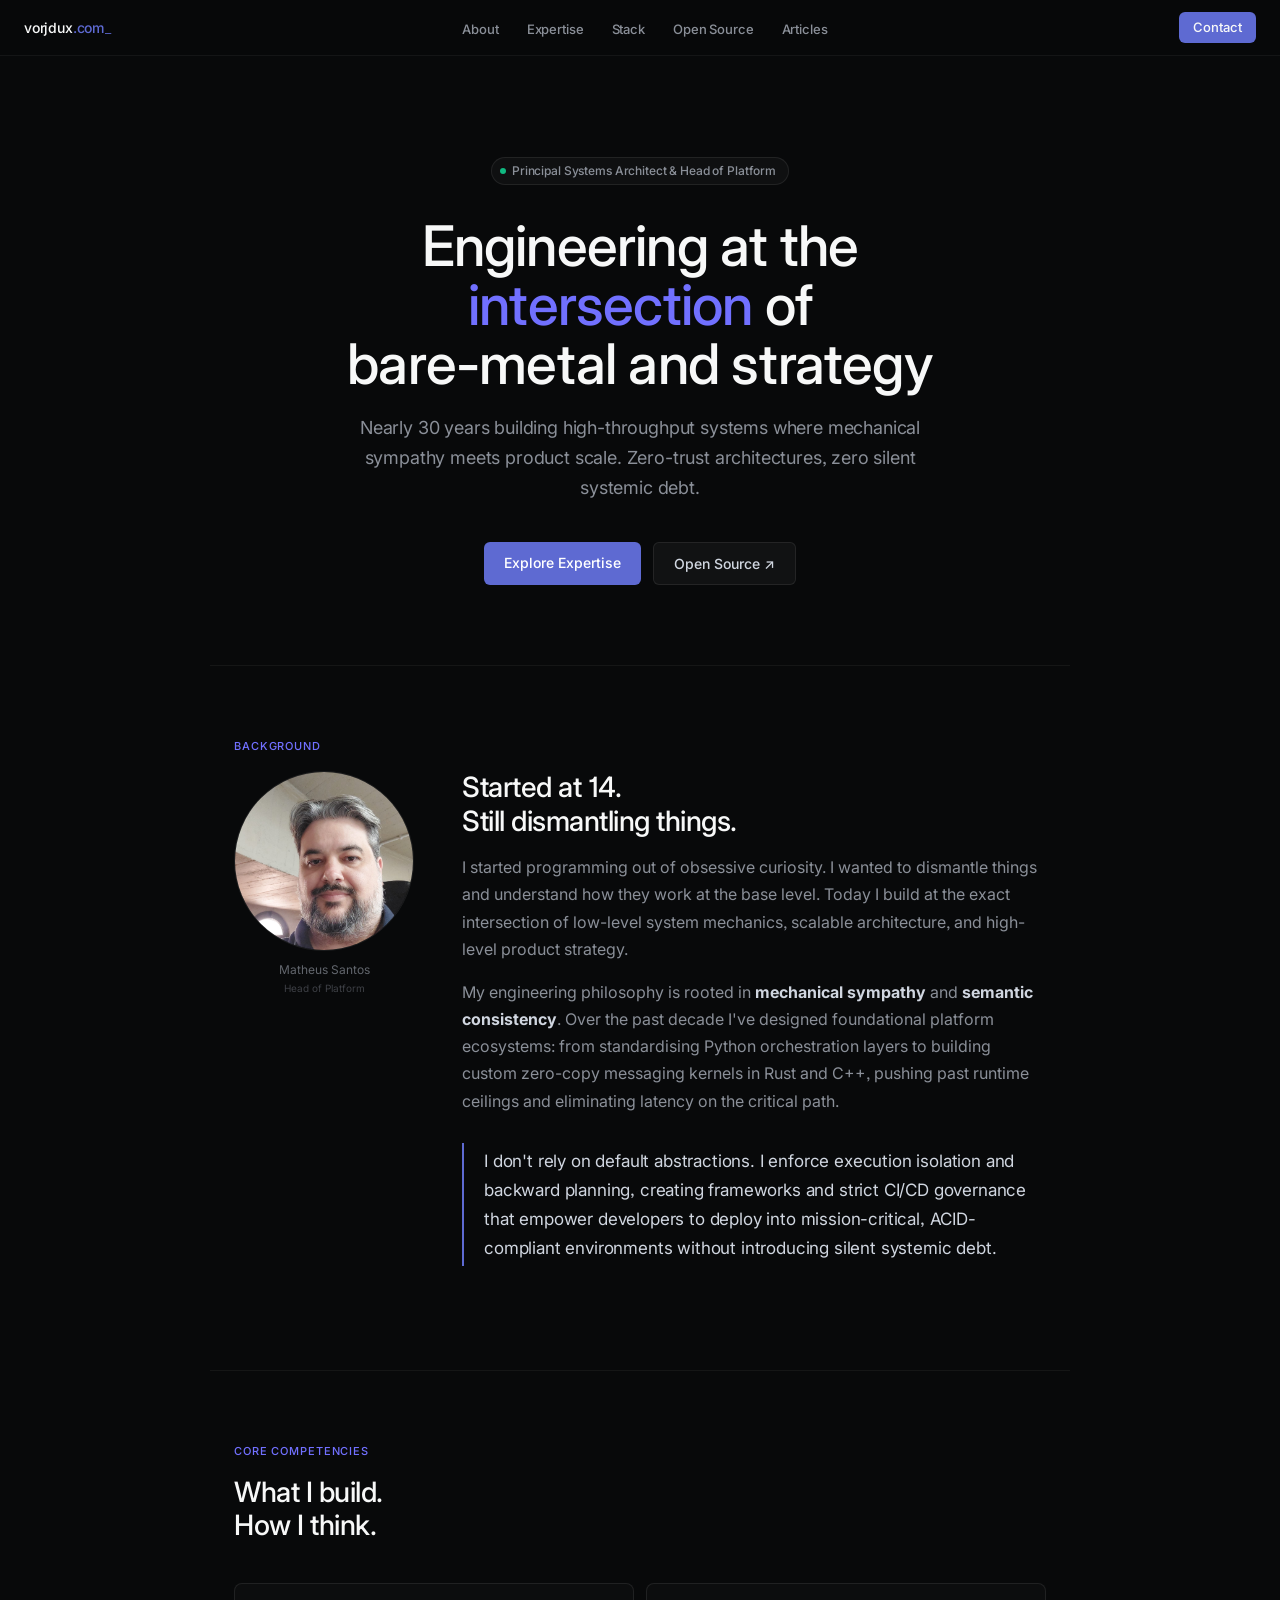
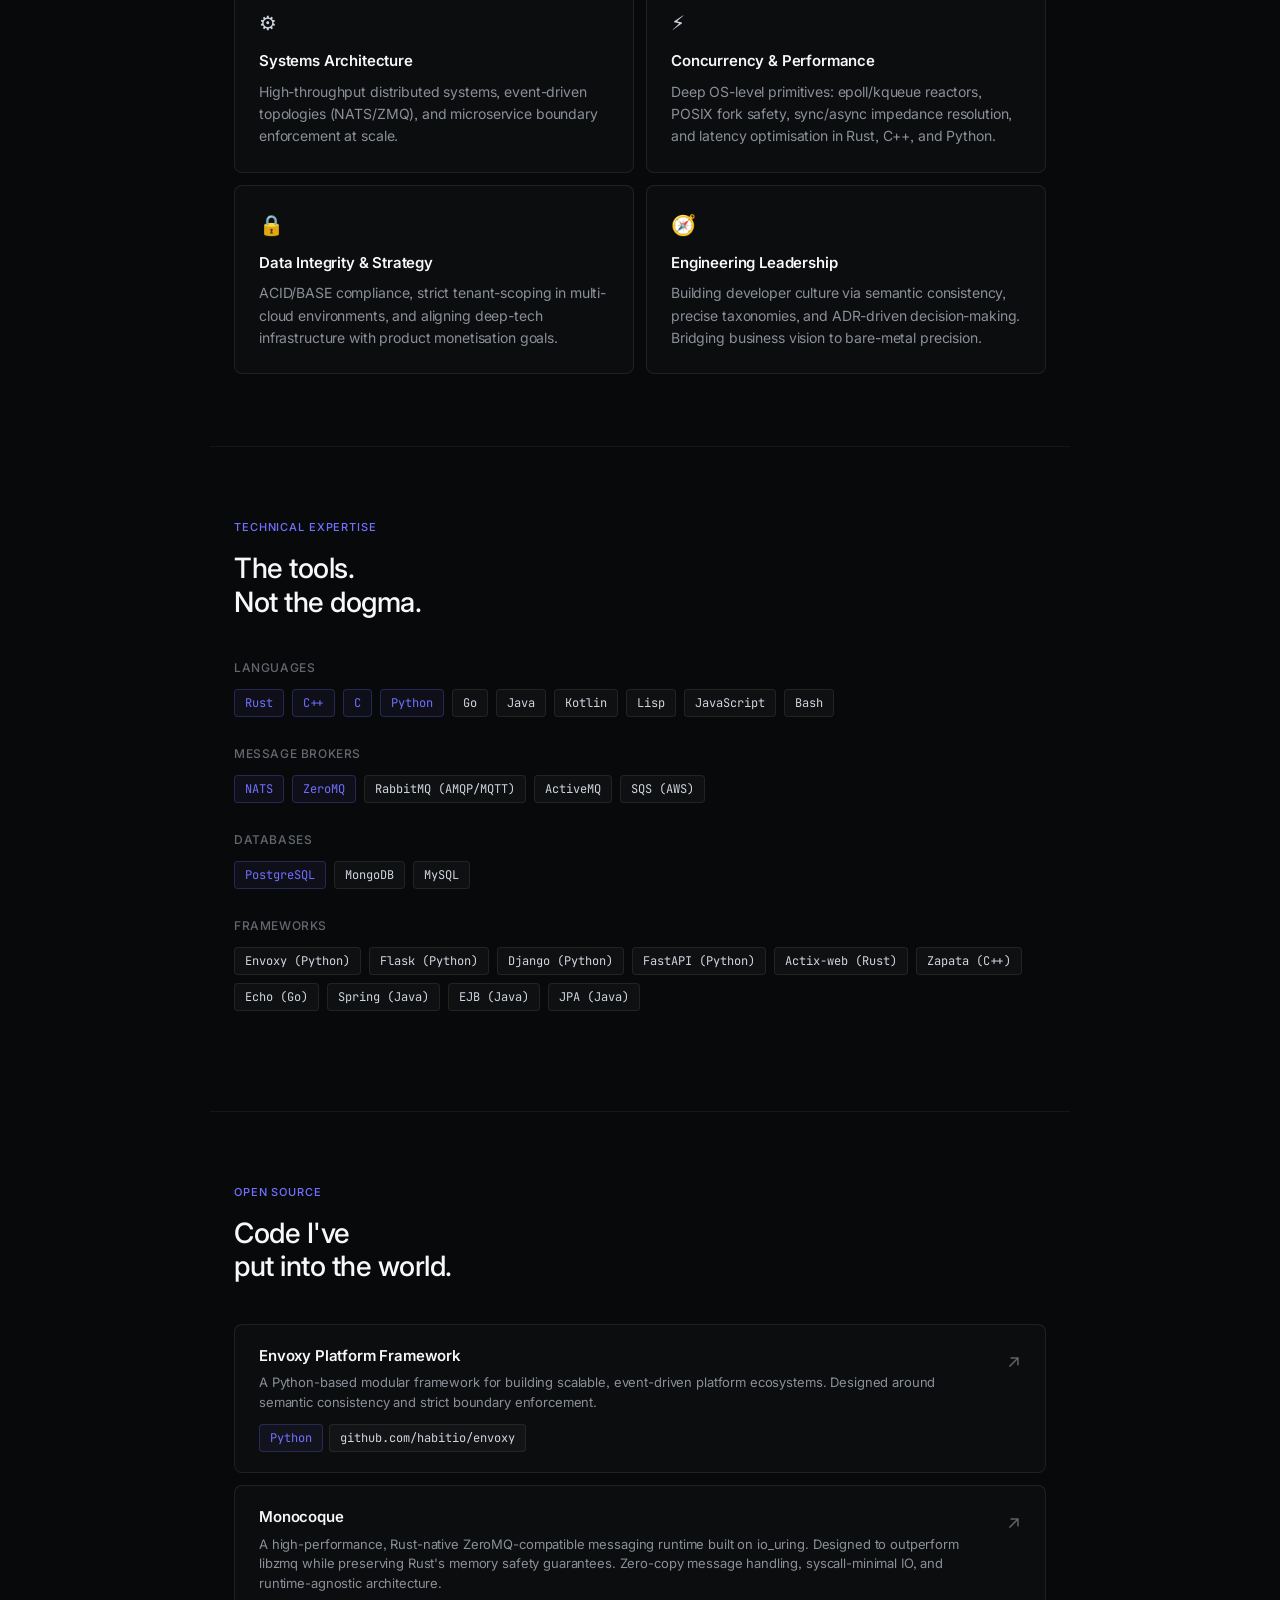
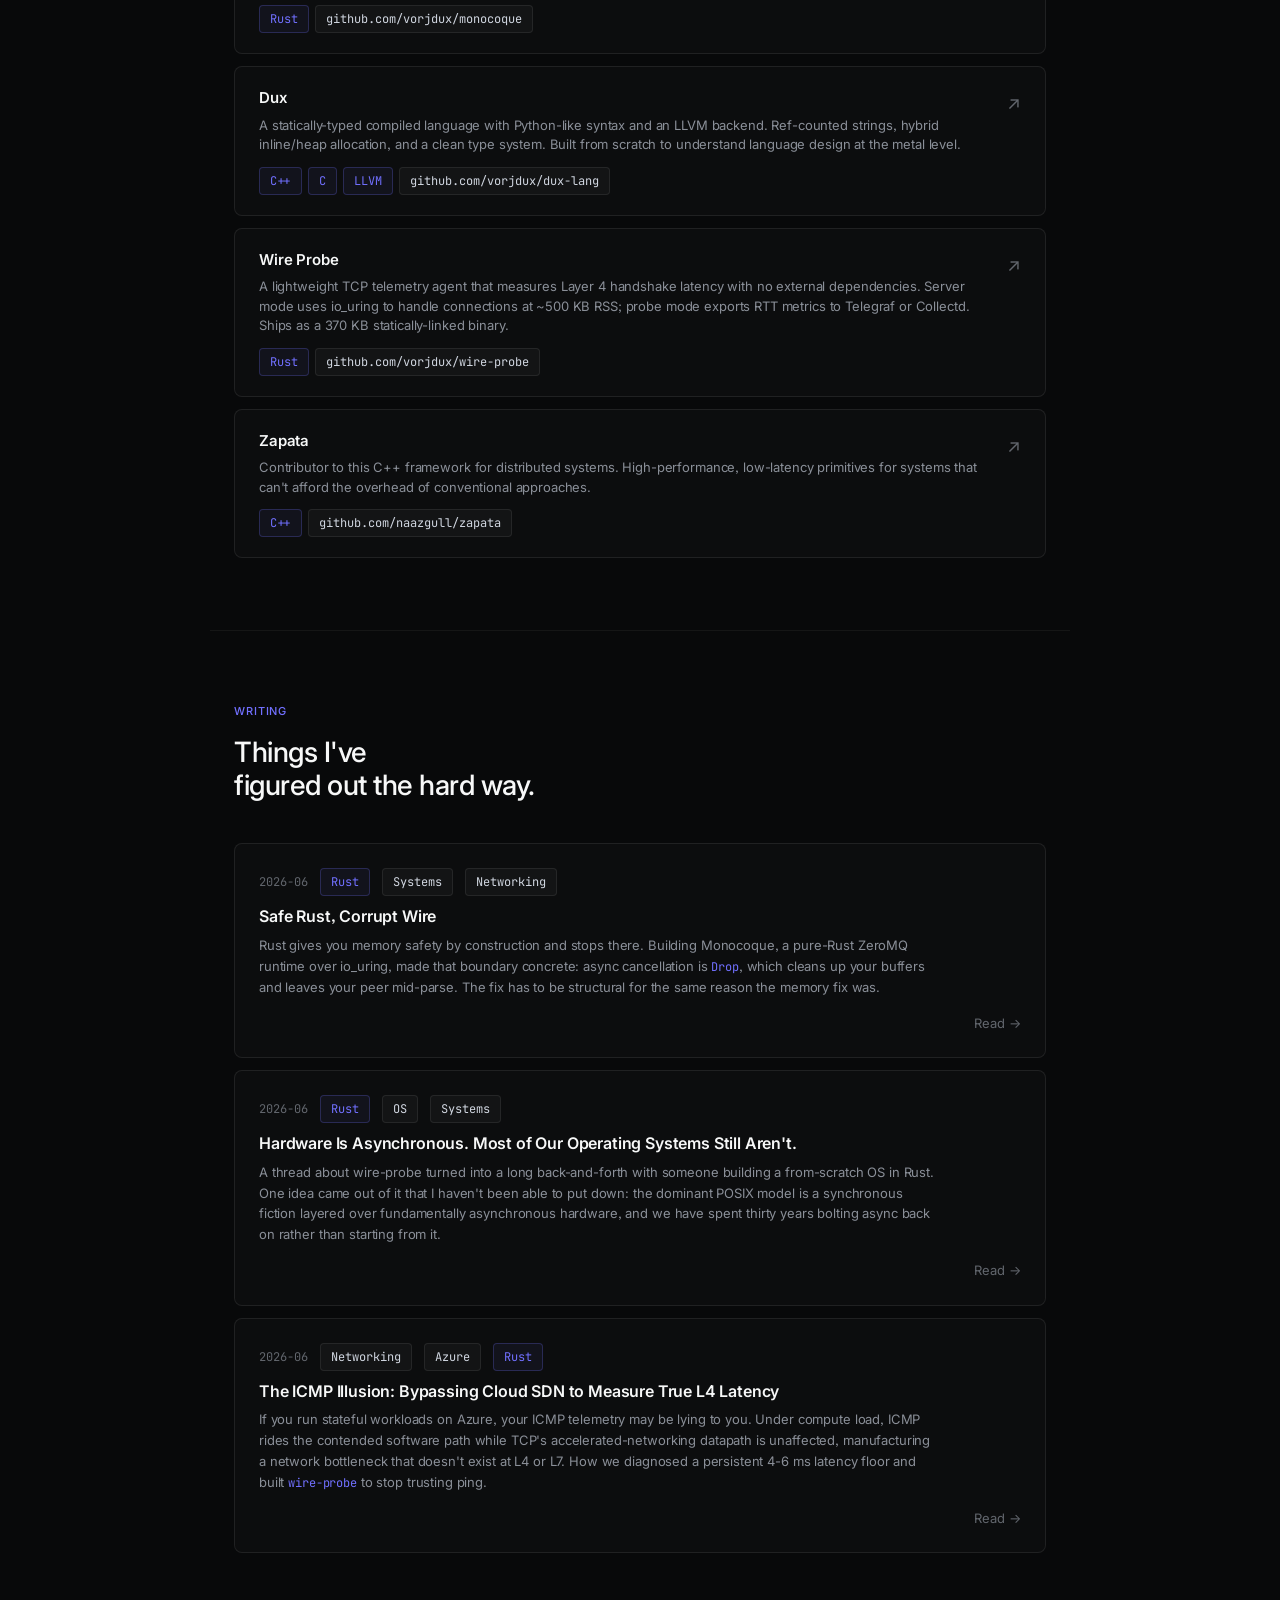
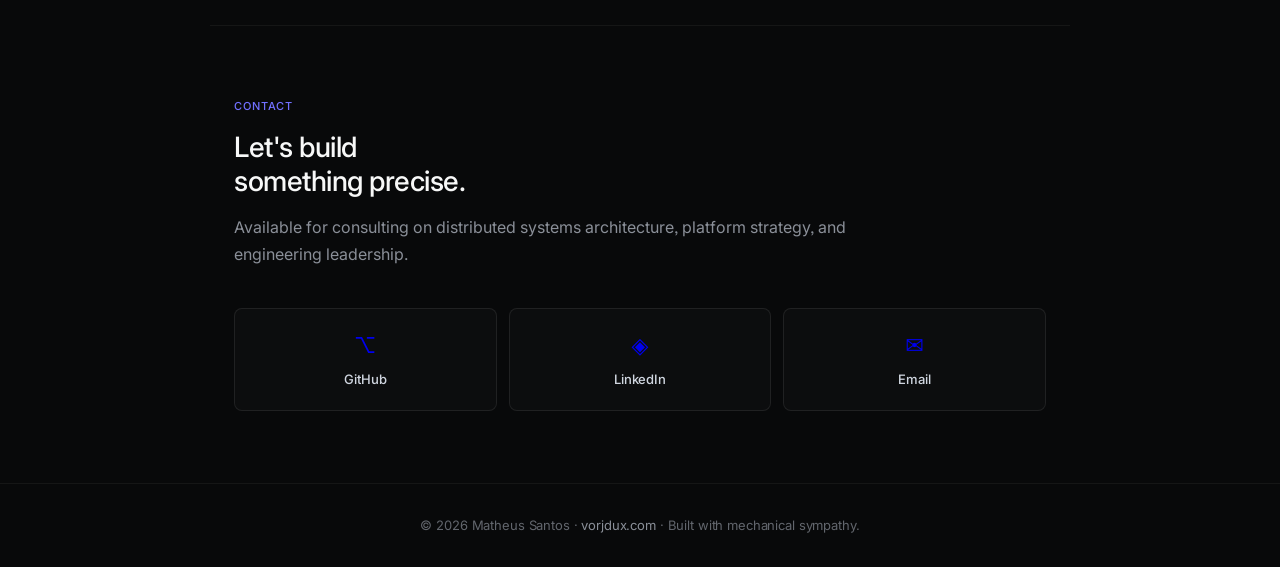
==== index.html @ 6f77309f "Add Safe Rust, Corrupt Wire article https://claude.ai/code/session_019PbqozshoKRQed6unScYDP" ====
<!DOCTYPE html>
<html lang="en">
<head>
  <meta charset="UTF-8">
  <meta name="viewport" content="width=device-width, initial-scale=1.0">
  <title>Matheus Santos | Principal Systems Architect</title>
  <meta name="description" content="Principal Systems Architect with nearly 30 years building high-throughput distributed systems. Specialist in Rust, C++, io_uring, zero-trust architectures, and systems-level performance engineering.">
  <meta name="author" content="Matheus Santos">
  <link rel="canonical" href="https://vorjdux.com/">

  <meta property="og:type" content="website">
  <meta property="og:url" content="https://vorjdux.com/">
  <meta property="og:title" content="Matheus Santos | Principal Systems Architect">
  <meta property="og:description" content="Nearly 30 years building high-throughput distributed systems. Specialist in Rust, C++, io_uring, and zero-trust architectures at the intersection of bare-metal and product scale.">
  <meta property="og:image" content="https://vorjdux.com/img/matheus.jpg">

  <meta name="twitter:card" content="summary">
  <meta name="twitter:title" content="Matheus Santos | Principal Systems Architect">
  <meta name="twitter:description" content="Nearly 30 years building high-throughput distributed systems. Specialist in Rust, C++, io_uring, and zero-trust architectures.">
  <meta name="twitter:image" content="https://vorjdux.com/img/matheus.jpg">

  <script type="application/ld+json">
  {
    "@context": "https://schema.org",
    "@type": "Person",
    "name": "Matheus Santos",
    "url": "https://vorjdux.com",
    "jobTitle": "Principal Systems Architect",
    "email": "vorj.dux+site@gmail.com",
    "sameAs": [
      "https://github.com/vorjdux",
      "https://www.linkedin.com/in/matheussantos82"
    ],
    "knowsAbout": [
      "Rust", "C++", "Systems Architecture", "Distributed Systems",
      "io_uring", "Zero-trust Architecture", "Performance Engineering"
    ]
  }
  </script>

  <link href="https://fonts.googleapis.com/css2?family=Inter:wght@300;400;500;600&family=JetBrains+Mono:wght@400;500&display=swap" rel="stylesheet">
  <link rel="stylesheet" href="css/site.css">
  <link rel="stylesheet" href="css/index.css">
</head>
<body>

  <nav>
    <a href="#" class="nav-logo">vorjdux<span class="nav-logo-tld">.com</span><span class="nav-logo-cursor">_</span></a>
    <ul class="nav-links">
      <li><a href="#about">About</a></li>
      <li><a href="#competencies">Expertise</a></li>
      <li><a href="#stack">Stack</a></li>
      <li><a href="#oss">Open Source</a></li>
      <li><a href="#articles">Articles</a></li>
    </ul>
    <a href="mailto:vorj.dux+site@gmail.com" class="nav-cta">Contact</a>
  </nav>

  <!-- HERO -->
  <div class="hero">
    <div class="hero-badge">
      <span class="hero-badge-dot"></span>
      Principal Systems Architect &amp; Head of Platform
    </div>
    <h1>Engineering at the<br><em>intersection</em> of<br>bare-metal and strategy</h1>
    <p>Nearly 30 years building high-throughput systems where mechanical sympathy meets product scale. Zero-trust architectures, zero silent systemic debt.</p>
    <div class="hero-actions">
      <a href="#competencies" class="btn-primary">Explore Expertise</a>
      <a href="#oss" class="btn-ghost">Open Source ↗</a>
    </div>
  </div>

  <div class="divider"></div>

  <!-- ABOUT -->
  <section id="about">
    <div class="section-label">Background</div>

    <div class="about-layout">
      <div class="about-photo">
        <img src="img/matheus.jpg" alt="Matheus Santos" class="about-img">
        <p class="about-name">Matheus Santos</p>
        <p class="about-role">Head of Platform</p>
      </div>

      <div class="about-text">
        <h2 class="section-title">Started at 14.<br>Still dismantling things.</h2>
        <p class="section-body">
          I started programming out of obsessive curiosity. I wanted to dismantle things and understand how they work at the base level. Today I build at the exact intersection of low-level system mechanics, scalable architecture, and high-level product strategy.
        </p>
        <p class="section-body">
          My engineering philosophy is rooted in <strong>mechanical sympathy</strong> and <strong>semantic consistency</strong>. Over the past decade I've designed foundational platform ecosystems: from standardising Python orchestration layers to building custom zero-copy messaging kernels in Rust and C++, pushing past runtime ceilings and eliminating latency on the critical path.
        </p>

        <div class="quote-block" style="margin-top:28px;">
          <p>I don't rely on default abstractions. I enforce execution isolation and backward planning, creating frameworks and strict CI/CD governance that empower developers to deploy into mission-critical, ACID-compliant environments without introducing silent systemic debt.</p>
        </div>
      </div>
    </div>
  </section>

  <div class="divider"></div>

  <!-- COMPETENCIES -->
  <section id="competencies">
    <div class="section-label">Core Competencies</div>
    <h2 class="section-title">What I build.<br>How I think.</h2>

    <div class="grid-2">
      <div class="card">
        <div class="card-icon">⚙️</div>
        <h3>Systems Architecture</h3>
        <p>High-throughput distributed systems, event-driven topologies (NATS/ZMQ), and microservice boundary enforcement at scale.</p>
      </div>
      <div class="card">
        <div class="card-icon">⚡</div>
        <h3>Concurrency &amp; Performance</h3>
        <p>Deep OS-level primitives: epoll/kqueue reactors, POSIX fork safety, sync/async impedance resolution, and latency optimisation in Rust, C++, and Python.</p>
      </div>
      <div class="card">
        <div class="card-icon">🔒</div>
        <h3>Data Integrity &amp; Strategy</h3>
        <p>ACID/BASE compliance, strict tenant-scoping in multi-cloud environments, and aligning deep-tech infrastructure with product monetisation goals.</p>
      </div>
      <div class="card">
        <div class="card-icon">🧭</div>
        <h3>Engineering Leadership</h3>
        <p>Building developer culture via semantic consistency, precise taxonomies, and ADR-driven decision-making. Bridging business vision to bare-metal precision.</p>
      </div>
    </div>
  </section>

  <div class="divider"></div>

  <!-- STACK -->
  <section id="stack">
    <div class="section-label">Technical Expertise</div>
    <h2 class="section-title">The tools.<br>Not the dogma.</h2>

    <div class="tech-section">
      <div class="tech-category">
        <div class="tech-category-label">Languages</div>
        <div class="tags">
          <span class="tag accent">Rust</span>
          <span class="tag accent">C++</span>
          <span class="tag accent">C</span>
          <span class="tag accent">Python</span>
          <span class="tag">Go</span>
          <span class="tag">Java</span>
          <span class="tag">Kotlin</span>
          <span class="tag">Lisp</span>
          <span class="tag">JavaScript</span>
          <span class="tag">Bash</span>
        </div>
      </div>

      <div class="tech-category">
        <div class="tech-category-label">Message Brokers</div>
        <div class="tags">
          <span class="tag accent">NATS</span>
          <span class="tag accent">ZeroMQ</span>
          <span class="tag">RabbitMQ (AMQP/MQTT)</span>
          <span class="tag">ActiveMQ</span>
          <span class="tag">SQS (AWS)</span>
        </div>
      </div>

      <div class="tech-category">
        <div class="tech-category-label">Databases</div>
        <div class="tags">
          <span class="tag accent">PostgreSQL</span>
          <span class="tag">MongoDB</span>
          <span class="tag">MySQL</span>
        </div>
      </div>

      <div class="tech-category">
        <div class="tech-category-label">Frameworks</div>
        <div class="tags">
          <span class="tag">Envoxy (Python)</span>
          <span class="tag">Flask (Python)</span>
          <span class="tag">Django (Python)</span>
          <span class="tag">FastAPI (Python)</span>
          <span class="tag">Actix-web (Rust)</span>
          <span class="tag">Zapata (C++)</span>
          <span class="tag">Echo (Go)</span>
          <span class="tag">Spring (Java)</span>
          <span class="tag">EJB (Java)</span>
          <span class="tag">JPA (Java)</span>
        </div>
      </div>
    </div>
  </section>

  <div class="divider"></div>

  <!-- OSS -->
  <section id="oss">
    <div class="section-label">Open Source</div>
    <h2 class="section-title">Code I've<br>put into the world.</h2>

    <div class="oss-list">
      <a href="https://github.com/habitio/envoxy" target="_blank" rel="noopener" class="oss-card">
        <div class="oss-card-body">
          <h3>Envoxy Platform Framework</h3>
          <p>A Python-based modular framework for building scalable, event-driven platform ecosystems. Designed around semantic consistency and strict boundary enforcement.</p>
          <div class="card-tags">
            <span class="tag accent">Python</span>
            <span class="tag">github.com/habitio/envoxy</span>
          </div>
        </div>
        <div class="oss-card-arrow">↗</div>
      </a>

      <a href="https://github.com/vorjdux/monocoque" target="_blank" rel="noopener" class="oss-card">
        <div class="oss-card-body">
          <h3>Monocoque</h3>
          <p>A high-performance, Rust-native ZeroMQ-compatible messaging runtime built on io_uring. Designed to outperform libzmq while preserving Rust's memory safety guarantees. Zero-copy message handling, syscall-minimal IO, and runtime-agnostic architecture.</p>
          <div class="card-tags">
            <span class="tag accent">Rust</span>
            <span class="tag">github.com/vorjdux/monocoque</span>
          </div>
        </div>
        <div class="oss-card-arrow">↗</div>
      </a>

      <a href="https://github.com/vorjdux/dux-lang" target="_blank" rel="noopener" class="oss-card">
        <div class="oss-card-body">
          <h3>Dux</h3>
          <p>A statically-typed compiled language with Python-like syntax and an LLVM backend. Ref-counted strings, hybrid inline/heap allocation, and a clean type system. Built from scratch to understand language design at the metal level.</p>
          <div class="card-tags">
            <span class="tag accent">C++</span>
            <span class="tag accent">C</span>
            <span class="tag accent">LLVM</span>
            <span class="tag">github.com/vorjdux/dux-lang</span>
          </div>
        </div>
        <div class="oss-card-arrow">↗</div>
      </a>

      <a href="https://github.com/vorjdux/wire-probe" target="_blank" rel="noopener" class="oss-card">
        <div class="oss-card-body">
          <h3>Wire Probe</h3>
          <p>A lightweight TCP telemetry agent that measures Layer 4 handshake latency with no external dependencies. Server mode uses io_uring to handle connections at ~500 KB RSS; probe mode exports RTT metrics to Telegraf or Collectd. Ships as a 370 KB statically-linked binary.</p>
          <div class="card-tags">
            <span class="tag accent">Rust</span>
            <span class="tag">github.com/vorjdux/wire-probe</span>
          </div>
        </div>
        <div class="oss-card-arrow">↗</div>
      </a>

      <a href="https://github.com/naazgull/zapata" target="_blank" rel="noopener" class="oss-card">
        <div class="oss-card-body">
          <h3>Zapata</h3>
          <p>Contributor to this C++ framework for distributed systems. High-performance, low-latency primitives for systems that can't afford the overhead of conventional approaches.</p>
          <div class="card-tags">
            <span class="tag accent">C++</span>
            <span class="tag">github.com/naazgull/zapata</span>
          </div>
        </div>
        <div class="oss-card-arrow">↗</div>
      </a>
    </div>
  </section>

  <div class="divider"></div>

  <!-- ARTICLES -->
  <section id="articles">
    <div class="section-label">Writing</div>
    <h2 class="section-title">Things I've<br>figured out the hard way.</h2>

    <div class="article-list">
      <a href="articles/safe-rust-corrupt-wire.html" class="article-card">
        <div class="article-card-meta">
          <span class="article-card-date">2026-06</span>
          <span class="tag accent">Rust</span>
          <span class="tag">Systems</span>
          <span class="tag">Networking</span>
        </div>
        <h3>Safe Rust, Corrupt Wire</h3>
        <p>Rust gives you memory safety by construction and stops there. Building Monocoque, a pure-Rust ZeroMQ runtime over io_uring, made that boundary concrete: async cancellation is <code>Drop</code>, which cleans up your buffers and leaves your peer mid-parse. The fix has to be structural for the same reason the memory fix was.</p>
        <div class="article-card-footer">
          <div class="tags"></div>
          <span class="read-more">Read →</span>
        </div>
      </a>

      <a href="articles/hardware-is-async.html" class="article-card">
        <div class="article-card-meta">
          <span class="article-card-date">2026-06</span>
          <span class="tag accent">Rust</span>
          <span class="tag">OS</span>
          <span class="tag">Systems</span>
        </div>
        <h3>Hardware Is Asynchronous. Most of Our Operating Systems Still Aren't.</h3>
        <p>A thread about wire-probe turned into a long back-and-forth with someone building a from-scratch OS in Rust. One idea came out of it that I haven't been able to put down: the dominant POSIX model is a synchronous fiction layered over fundamentally asynchronous hardware, and we have spent thirty years bolting async back on rather than starting from it.</p>
        <div class="article-card-footer">
          <div class="tags"></div>
          <span class="read-more">Read →</span>
        </div>
      </a>

      <a href="articles/the-icmp-illusion.html" class="article-card">
        <div class="article-card-meta">
          <span class="article-card-date">2026-06</span>
          <span class="tag">Networking</span>
          <span class="tag">Azure</span>
          <span class="tag accent">Rust</span>
        </div>
        <h3>The ICMP Illusion: Bypassing Cloud SDN to Measure True L4 Latency</h3>
        <p>If you run stateful workloads on Azure, your ICMP telemetry may be lying to you. Under compute load, ICMP rides the contended software path while TCP's accelerated-networking datapath is unaffected, manufacturing a network bottleneck that doesn't exist at L4 or L7. How we diagnosed a persistent 4-6 ms latency floor and built <code>wire-probe</code> to stop trusting ping.</p>
        <div class="article-card-footer">
          <div class="tags"></div>
          <span class="read-more">Read →</span>
        </div>
      </a>
    </div>
  </section>

  <div class="divider"></div>

  <!-- CONTACT -->
  <section id="contact">
    <div class="section-label">Contact</div>
    <h2 class="section-title">Let's build<br>something precise.</h2>
    <p class="section-body">Available for consulting on distributed systems architecture, platform strategy, and engineering leadership.</p>

    <div class="contact-grid">
      <a href="https://github.com/vorjdux" target="_blank" rel="noopener" class="contact-card">
        <div class="contact-card-icon">⌥</div>
        <span>GitHub</span>
      </a>
      <a href="https://www.linkedin.com/in/matheussantos82" target="_blank" rel="noopener" class="contact-card">
        <div class="contact-card-icon">◈</div>
        <span>LinkedIn</span>
      </a>
      <a href="mailto:vorj.dux+site@gmail.com" class="contact-card">
        <div class="contact-card-icon">✉</div>
        <span>Email</span>
      </a>
    </div>
  </section>

  <footer>
    <p>© 2026 Matheus Santos · <a href="https://vorjdux.com">vorjdux.com</a> · Built with mechanical sympathy.</p>
  </footer>

</body>
</html>
---- css/site.css ----
*, *::before, *::after { box-sizing: border-box; margin: 0; padding: 0; }

:root {
  --bg:        #08090a;
  --bg-panel:  #0f1011;
  --bg-surface:#191a1b;
  --bg-hover:  #28282c;
  --text-1:    #f7f8f8;
  --text-2:    #d0d6e0;
  --text-3:    #8a8f98;
  --text-4:    #62666d;
  --accent:    #5e6ad2;
  --accent-2:  #7170ff;
  --accent-3:  #828fff;
  --border:    rgba(255,255,255,0.08);
  --border-s:  rgba(255,255,255,0.05);
  --green:     #10b981;
}

html { scroll-behavior: smooth; }

body {
  background: var(--bg);
  color: var(--text-2);
  font-family: 'Inter', system-ui, -apple-system, sans-serif;
  font-feature-settings: 'cv01', 'ss03';
  font-size: 16px;
  line-height: 1.5;
  -webkit-font-smoothing: antialiased;
}

/* NAV */
@keyframes blink { 0%,100%{opacity:1} 50%{opacity:0} }

nav {
  position: sticky;
  top: 0;
  z-index: 100;
  background: rgba(8,9,10,0.85);
  backdrop-filter: blur(12px);
  border-bottom: 1px solid var(--border-s);
  padding: 0 24px;
  height: 56px;
  display: flex;
  align-items: center;
  justify-content: space-between;
}

.nav-logo {
  font-size: 14px;
  font-weight: 510;
  color: var(--text-1);
  letter-spacing: -0.182px;
  text-decoration: none;
}

.nav-logo-tld { color: var(--accent); }

.nav-logo-cursor {
  color: var(--accent);
  animation: blink 1.1s step-end infinite;
  margin-left: 1px;
  font-weight: 300;
}

.nav-links {
  display: flex;
  gap: 28px;
  list-style: none;
}

.nav-links a {
  font-size: 13px;
  font-weight: 510;
  color: var(--text-3);
  text-decoration: none;
  letter-spacing: -0.13px;
  transition: color 0.15s;
}

.nav-links a:hover { color: var(--text-1); }

.nav-cta {
  font-size: 13px;
  font-weight: 510;
  color: var(--text-1);
  background: var(--accent);
  border: none;
  border-radius: 6px;
  padding: 6px 14px;
  cursor: pointer;
  text-decoration: none;
  transition: background 0.15s;
}

.nav-cta:hover { background: var(--accent-3); }

.nav-back {
  font-size: 13px;
  font-weight: 510;
  color: var(--text-3);
  text-decoration: none;
  letter-spacing: -0.13px;
  transition: color 0.15s;
}

.nav-back:hover { color: var(--text-1); }

/* TAGS */
.tags {
  display: flex;
  flex-wrap: wrap;
  gap: 8px;
}

.tag {
  font-family: 'JetBrains Mono', ui-monospace, monospace;
  font-size: 12px;
  font-weight: 400;
  color: var(--text-2);
  background: rgba(255,255,255,0.03);
  border: 1px solid var(--border);
  border-radius: 4px;
  padding: 4px 10px;
  letter-spacing: 0;
}

.tag.accent {
  color: var(--accent-2);
  border-color: rgba(113,112,255,0.25);
  background: rgba(113,112,255,0.06);
}

/* QUOTE BLOCK */
.quote-block {
  border-left: 2px solid var(--accent);
  padding: 4px 0 4px 20px;
  margin: 32px 0;
}

.quote-block p {
  font-size: 17px;
  font-weight: 400;
  color: var(--text-2);
  line-height: 1.7;
  letter-spacing: -0.165px;
  margin-bottom: 0;
}

/* DIVIDER */
.divider {
  height: 1px;
  background: var(--border-s);
}

/* FOOTER */
footer {
  border-top: 1px solid var(--border-s);
  padding: 32px 24px;
  text-align: center;
  font-size: 13px;
  color: var(--text-4);
  letter-spacing: -0.13px;
}

footer a { color: var(--text-3); text-decoration: none; }
footer a:hover { color: var(--text-1); }
---- css/index.css ----
/* DIVIDER */
.divider {
  max-width: 860px;
  margin: 0 auto;
}

/* HERO */
.hero {
  max-width: 860px;
  margin: 0 auto;
  padding: 100px 24px 80px;
  text-align: center;
}

.hero-badge {
  display: inline-flex;
  align-items: center;
  gap: 6px;
  background: rgba(255,255,255,0.03);
  border: 1px solid var(--border);
  border-radius: 9999px;
  padding: 4px 12px 4px 8px;
  font-size: 12px;
  font-weight: 510;
  color: var(--text-3);
  letter-spacing: -0.13px;
  margin-bottom: 32px;
}

.hero-badge-dot {
  width: 6px;
  height: 6px;
  border-radius: 50%;
  background: var(--green);
}

.hero h1 {
  font-size: clamp(36px, 6vw, 56px);
  font-weight: 510;
  color: var(--text-1);
  line-height: 1.05;
  letter-spacing: clamp(-0.8px, -0.02em, -1.2px);
  margin-bottom: 20px;
}

.hero h1 em {
  font-style: normal;
  color: var(--accent-2);
}

.hero p {
  font-size: 18px;
  font-weight: 400;
  color: var(--text-3);
  line-height: 1.65;
  letter-spacing: -0.165px;
  max-width: 620px;
  margin: 0 auto 40px;
}

.hero-actions {
  display: flex;
  gap: 12px;
  justify-content: center;
  flex-wrap: wrap;
}

/* BUTTONS */
.btn-primary {
  background: var(--accent);
  color: #fff;
  border: none;
  border-radius: 6px;
  padding: 10px 20px;
  font-size: 14px;
  font-weight: 510;
  cursor: pointer;
  text-decoration: none;
  transition: background 0.15s;
  font-family: inherit;
  font-feature-settings: 'cv01', 'ss03';
}

.btn-primary:hover { background: var(--accent-3); }

.btn-ghost {
  background: rgba(255,255,255,0.04);
  color: var(--text-2);
  border: 1px solid var(--border);
  border-radius: 6px;
  padding: 10px 20px;
  font-size: 14px;
  font-weight: 510;
  cursor: pointer;
  text-decoration: none;
  transition: background 0.15s, border-color 0.15s;
  font-family: inherit;
  font-feature-settings: 'cv01', 'ss03';
}

.btn-ghost:hover {
  background: rgba(255,255,255,0.07);
  border-color: var(--border);
}

/* SECTIONS */
section {
  max-width: 860px;
  margin: 0 auto;
  padding: 72px 24px;
}

.section-label {
  font-size: 11px;
  font-weight: 510;
  color: var(--accent-2);
  letter-spacing: 0.08em;
  text-transform: uppercase;
  margin-bottom: 16px;
}

.section-title {
  font-size: 28px;
  font-weight: 510;
  color: var(--text-1);
  letter-spacing: -0.5px;
  line-height: 1.2;
  margin-bottom: 16px;
}

.section-body {
  font-size: 16px;
  color: var(--text-3);
  line-height: 1.7;
  max-width: 680px;
}

.section-body + .section-body { margin-top: 16px; }

/* COMPETENCIES */
.grid-2 {
  display: grid;
  grid-template-columns: repeat(auto-fit, minmax(340px, 1fr));
  gap: 12px;
  margin-top: 40px;
}

.card {
  background: rgba(255,255,255,0.02);
  border: 1px solid var(--border);
  border-radius: 8px;
  padding: 24px;
  transition: background 0.15s, border-color 0.15s;
}

.card:hover {
  background: rgba(255,255,255,0.04);
  border-color: rgba(255,255,255,0.12);
}

.card-icon {
  font-size: 20px;
  margin-bottom: 12px;
}

.card h3 {
  font-size: 15px;
  font-weight: 590;
  color: var(--text-1);
  letter-spacing: -0.165px;
  margin-bottom: 8px;
}

.card p {
  font-size: 14px;
  color: var(--text-3);
  line-height: 1.6;
  letter-spacing: -0.13px;
}

/* TECH STACK */
.tech-section { margin-top: 40px; }

.tech-category { margin-bottom: 28px; }

.tech-category-label {
  font-size: 12px;
  font-weight: 510;
  color: var(--text-4);
  letter-spacing: 0.05em;
  text-transform: uppercase;
  margin-bottom: 12px;
}

/* OPEN SOURCE */
.oss-list {
  display: flex;
  flex-direction: column;
  gap: 12px;
  margin-top: 40px;
}

.oss-card {
  background: rgba(255,255,255,0.02);
  border: 1px solid var(--border);
  border-radius: 8px;
  padding: 20px 24px;
  display: flex;
  align-items: flex-start;
  justify-content: space-between;
  gap: 24px;
  text-decoration: none;
  transition: background 0.15s, border-color 0.15s;
}

.oss-card:hover {
  background: rgba(255,255,255,0.04);
  border-color: rgba(255,255,255,0.12);
}

.oss-card-body h3 {
  font-size: 15px;
  font-weight: 590;
  color: var(--text-1);
  letter-spacing: -0.165px;
  margin-bottom: 6px;
}

.oss-card-body p {
  font-size: 13px;
  color: var(--text-3);
  letter-spacing: -0.13px;
}

.oss-card-arrow {
  font-size: 18px;
  color: var(--text-4);
  flex-shrink: 0;
  margin-top: 2px;
  transition: color 0.15s, transform 0.15s;
}

.oss-card:hover .oss-card-arrow {
  color: var(--accent-2);
  transform: translate(2px, -2px);
}

/* ARTICLES */
.article-list {
  display: flex;
  flex-direction: column;
  gap: 12px;
  margin-top: 40px;
}

.article-card {
  background: rgba(255,255,255,0.02);
  border: 1px solid var(--border);
  border-radius: 8px;
  padding: 24px;
  text-decoration: none;
  display: block;
  transition: background 0.15s, border-color 0.15s;
}

.article-card:hover {
  background: rgba(255,255,255,0.04);
  border-color: rgba(255,255,255,0.12);
}

.article-card-meta {
  display: flex;
  align-items: center;
  gap: 12px;
  margin-bottom: 10px;
}

.article-card-date {
  font-size: 12px;
  color: var(--text-4);
  font-family: 'JetBrains Mono', ui-monospace, monospace;
  letter-spacing: 0;
}

.article-card h3 {
  font-size: 16px;
  font-weight: 590;
  color: var(--text-1);
  letter-spacing: -0.165px;
  margin-bottom: 8px;
  line-height: 1.3;
}

.article-card p {
  font-size: 13px;
  color: var(--text-3);
  line-height: 1.6;
  letter-spacing: -0.13px;
  max-width: 680px;
}

.article-card-footer {
  display: flex;
  align-items: center;
  justify-content: space-between;
  margin-top: 16px;
}

/* CONTACT */
.contact-grid {
  display: grid;
  grid-template-columns: repeat(auto-fit, minmax(200px, 1fr));
  gap: 12px;
  margin-top: 40px;
}

.contact-card {
  background: rgba(255,255,255,0.02);
  border: 1px solid var(--border);
  border-radius: 8px;
  padding: 20px;
  text-align: center;
  text-decoration: none;
  transition: background 0.15s, border-color 0.15s;
}

.contact-card:hover {
  background: rgba(255,255,255,0.04);
  border-color: rgba(255,255,255,0.12);
}

.contact-card-icon {
  font-size: 22px;
  margin-bottom: 8px;
}

.contact-card span {
  display: block;
  font-size: 13px;
  font-weight: 510;
  color: var(--text-2);
  letter-spacing: -0.13px;
}

/* ABOUT */
.about-layout {
  display: flex;
  gap: 48px;
  align-items: flex-start;
  flex-wrap: wrap;
}

.about-photo { flex-shrink: 0; }

.about-img {
  width: 180px;
  height: 180px;
  object-fit: cover;
  object-position: center 50%;
  border-radius: 50%;
  border: 1px solid rgba(255,255,255,0.08);
  display: block;
}

.about-name {
  text-align: center;
  margin-top: 10px;
  font-size: 12px;
  color: var(--text-4);
}

.about-role {
  text-align: center;
  margin-top: 2px;
  font-size: 10px;
  color: #3e4046;
}

.about-text {
  flex: 1;
  min-width: 260px;
}

.section-body strong { color: var(--text-2); }

/* OSS / ARTICLE CARD TAGS ROW */
.card-tags {
  display: flex;
  flex-wrap: wrap;
  gap: 6px;
  margin-top: 12px;
}

/* ARTICLE CARD */
.article-card code {
  font-family: 'JetBrains Mono', ui-monospace, monospace;
  font-size: 12px;
  color: var(--accent-2);
}

.read-more {
  font-size: 13px;
  color: var(--text-4);
}

/* RESPONSIVE */
@media (max-width: 640px) {
  .nav-links { display: none; }
  .hero { padding: 64px 20px 56px; }
  section { padding: 56px 20px; }
  .grid-2 { grid-template-columns: 1fr; }
}
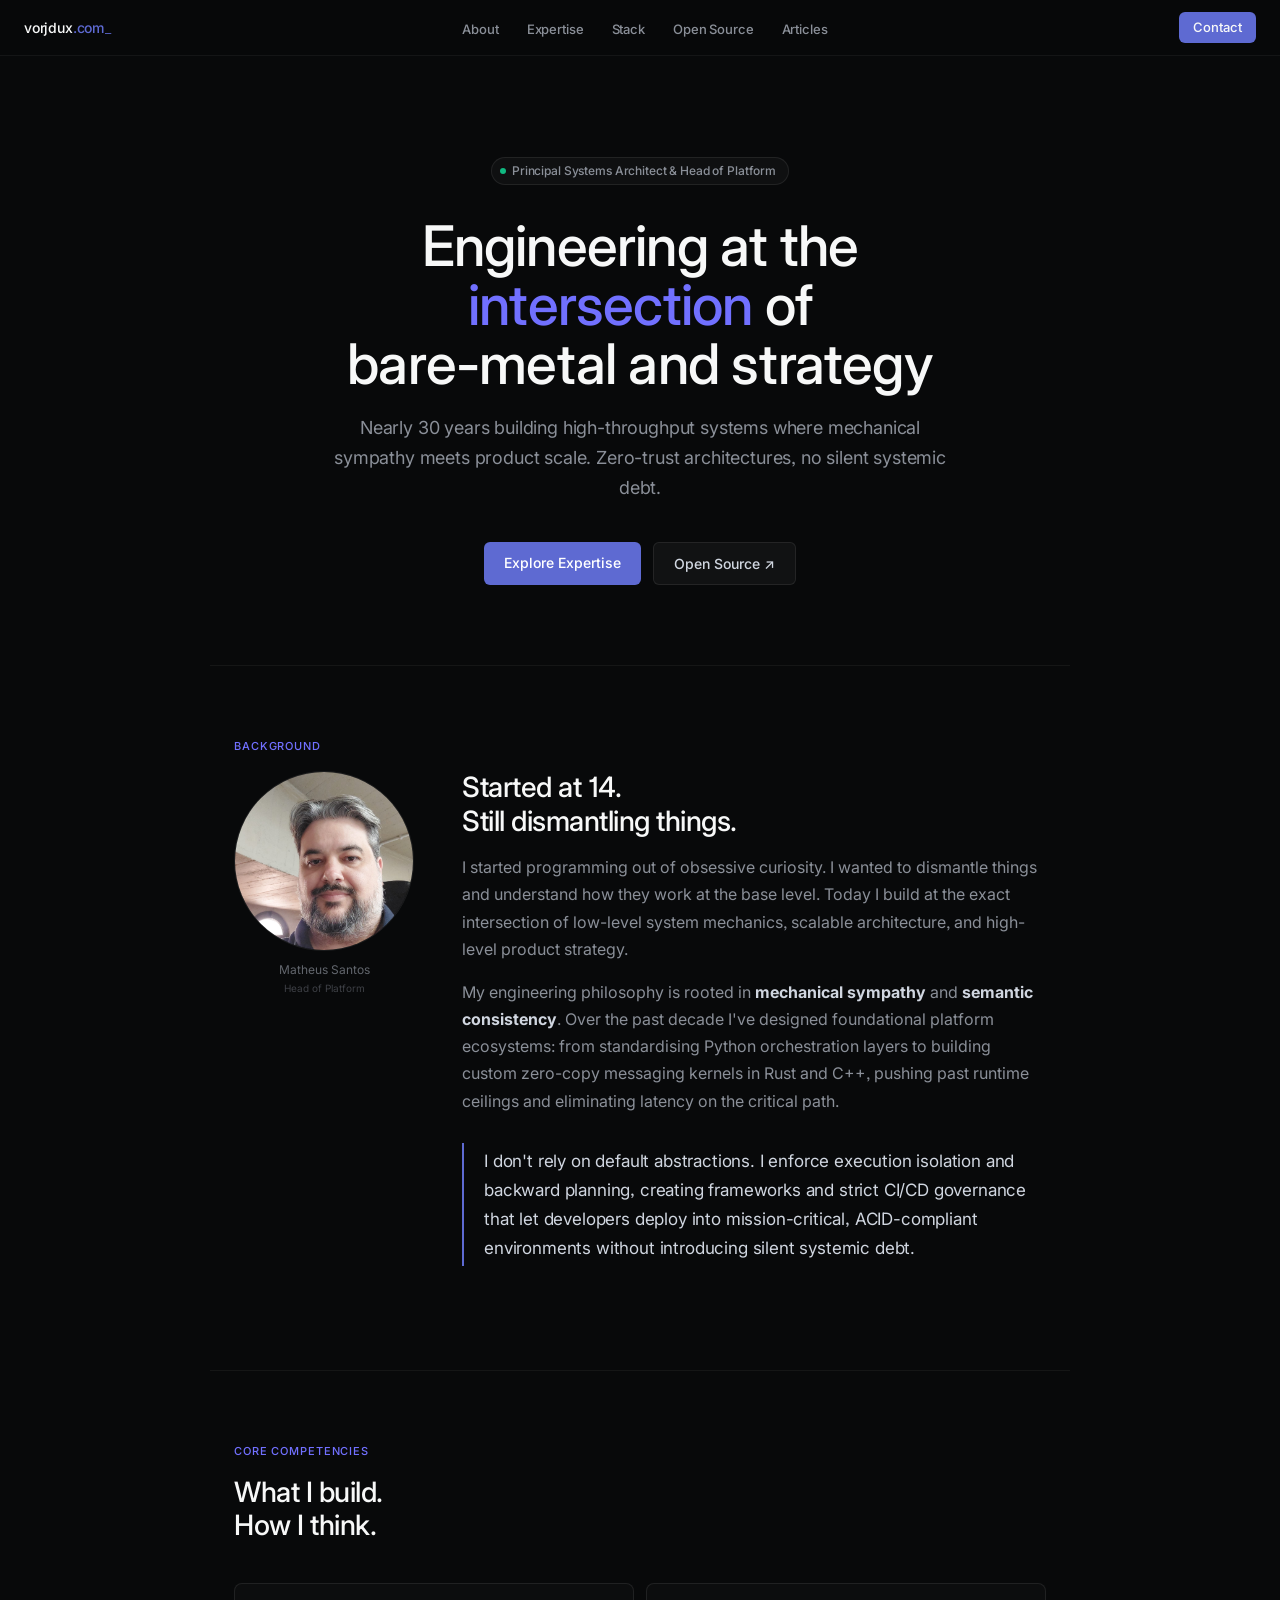
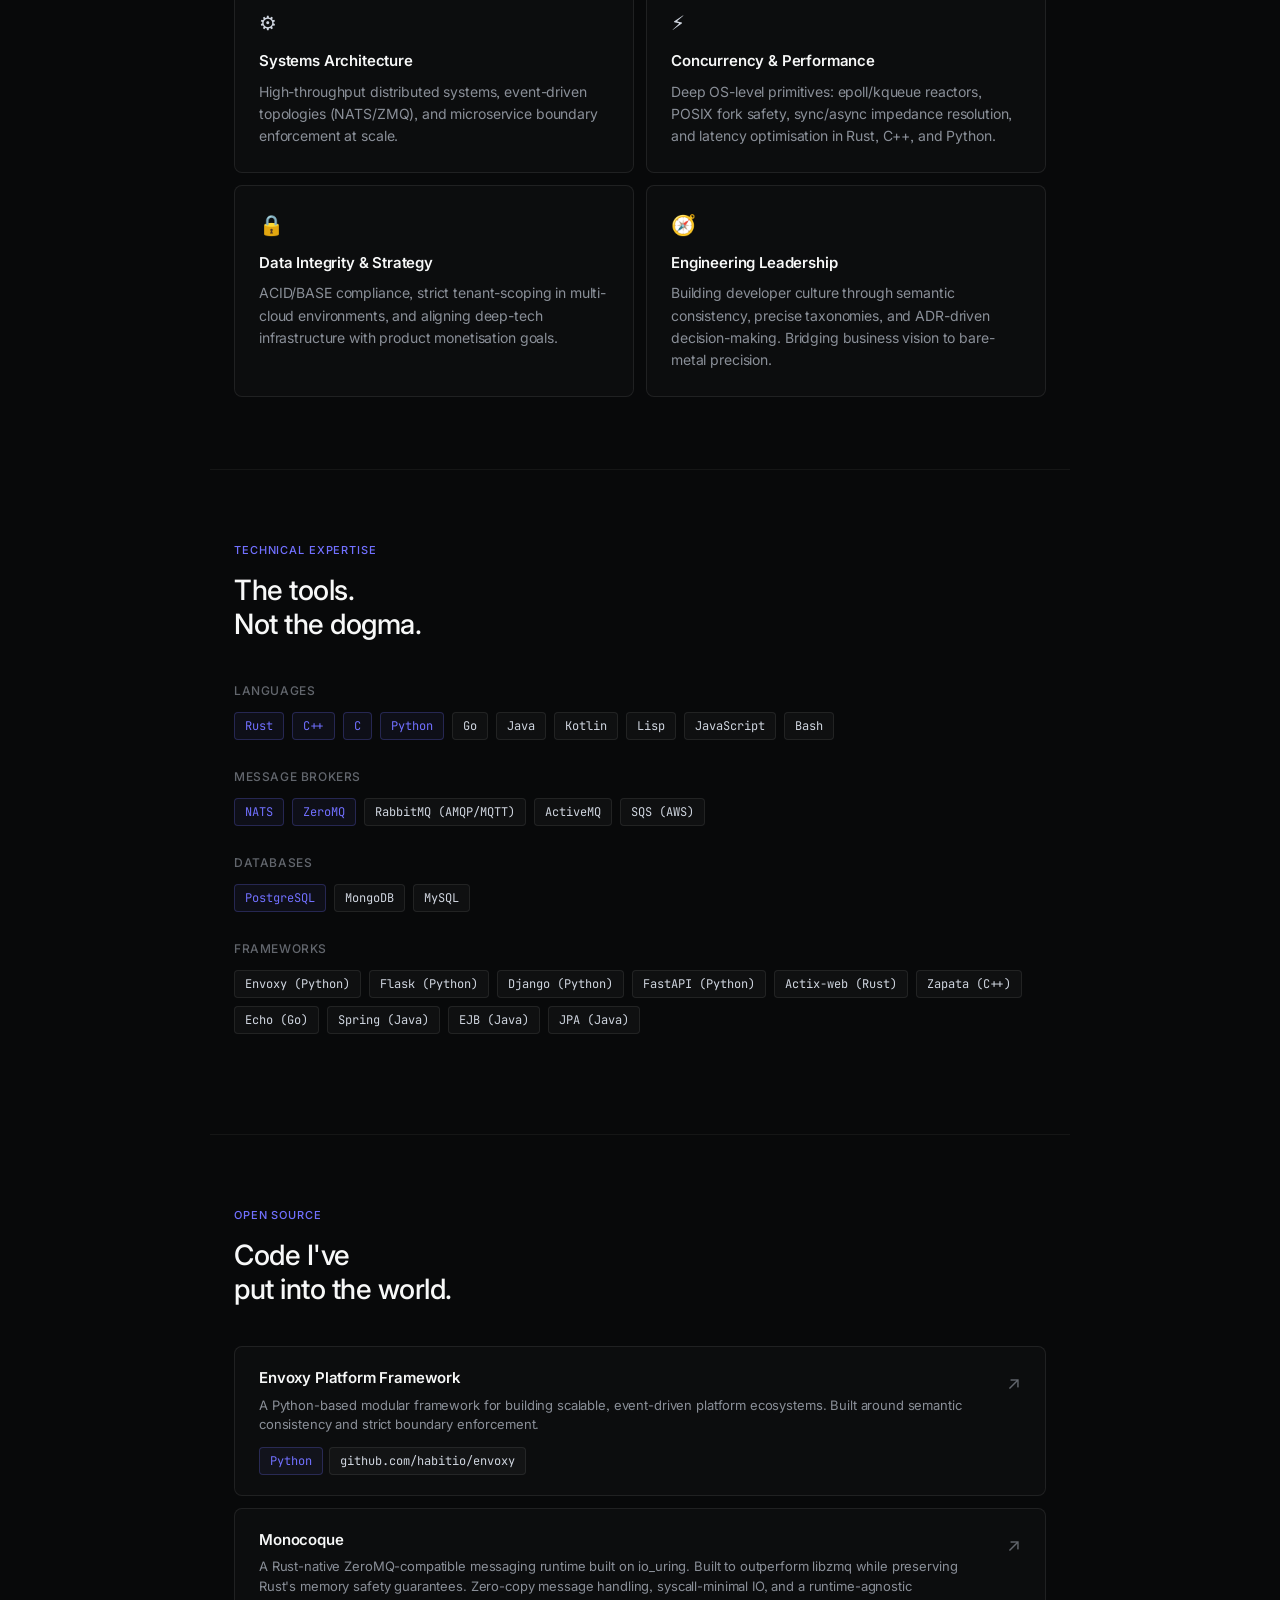
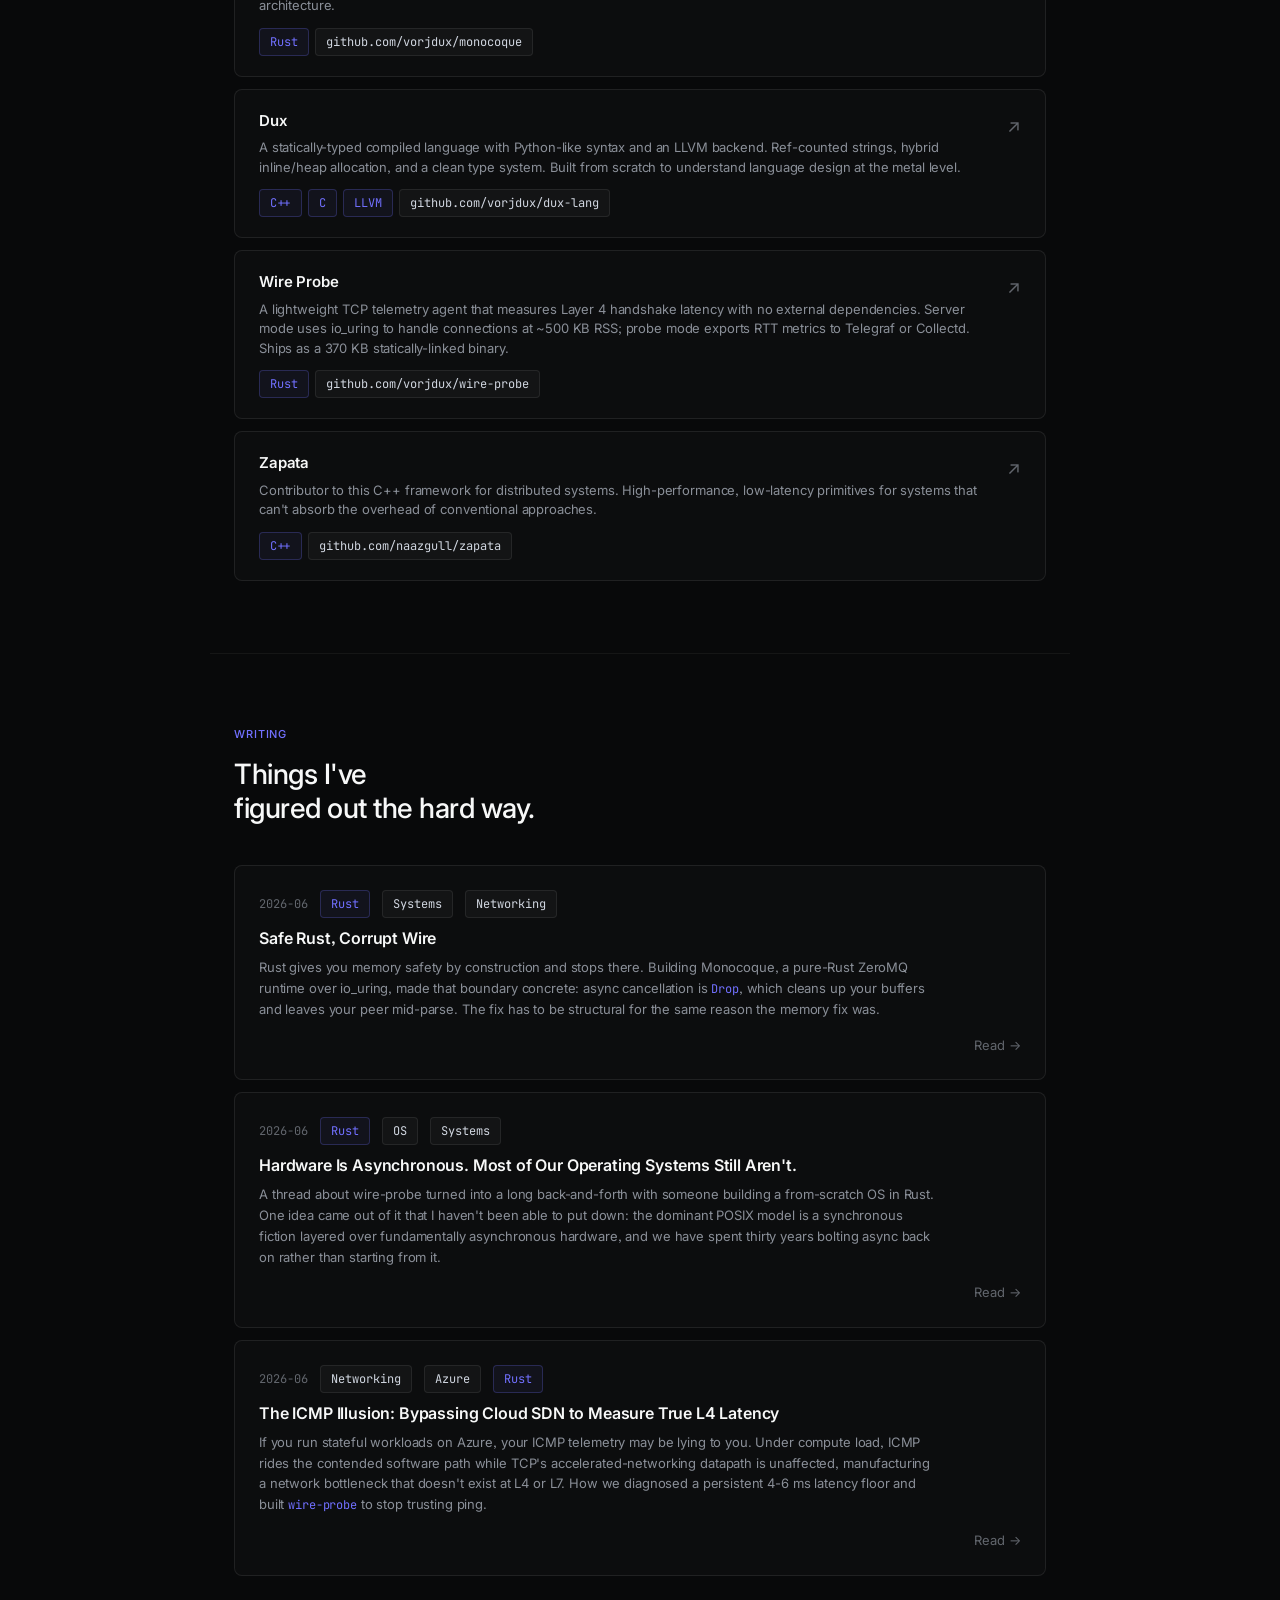
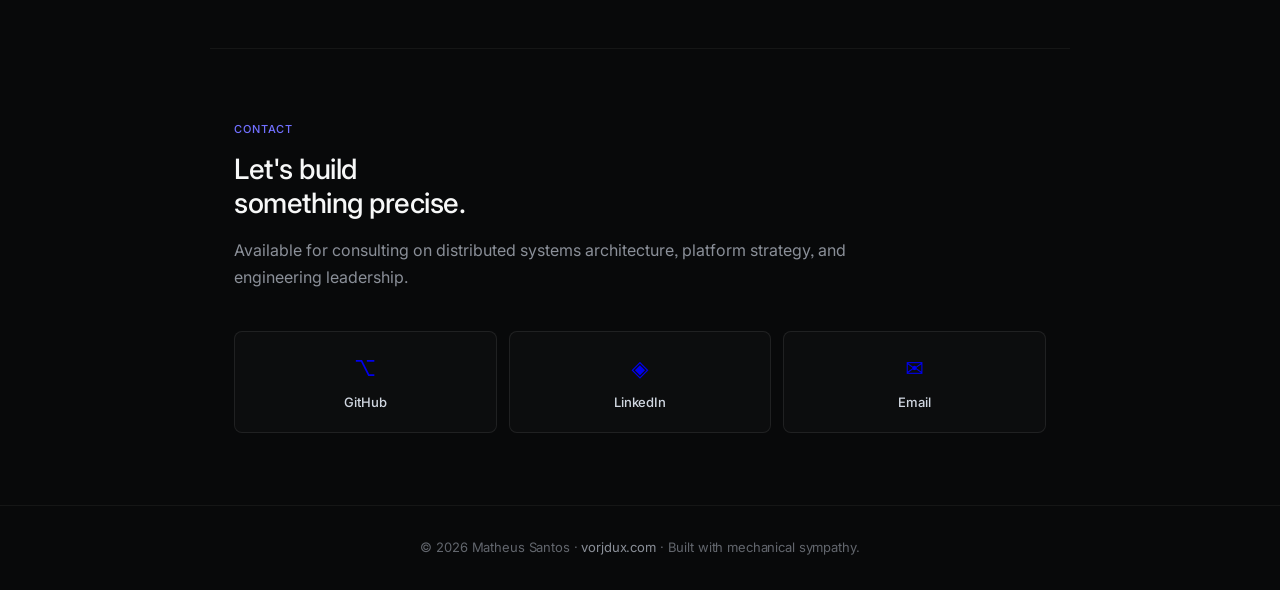
==== commit b022b6f1: "Tighten site copy across all pages https://claude.ai/code/session_019PbqozshoKRQed6unScYDP" ====
--- a/index.html
+++ b/index.html
@@ -63,7 +63,7 @@
       Principal Systems Architect &amp; Head of Platform
     </div>
     <h1>Engineering at the<br><em>intersection</em> of<br>bare-metal and strategy</h1>
-    <p>Nearly 30 years building high-throughput systems where mechanical sympathy meets product scale. Zero-trust architectures, zero silent systemic debt.</p>
+    <p>Nearly 30 years building high-throughput systems where mechanical sympathy meets product scale. Zero-trust architectures, no silent systemic debt.</p>
     <div class="hero-actions">
       <a href="#competencies" class="btn-primary">Explore Expertise</a>
       <a href="#oss" class="btn-ghost">Open Source ↗</a>
@@ -93,7 +93,7 @@
         </p>
 
         <div class="quote-block" style="margin-top:28px;">
-          <p>I don't rely on default abstractions. I enforce execution isolation and backward planning, creating frameworks and strict CI/CD governance that empower developers to deploy into mission-critical, ACID-compliant environments without introducing silent systemic debt.</p>
+          <p>I don't rely on default abstractions. I enforce execution isolation and backward planning, creating frameworks and strict CI/CD governance that let developers deploy into mission-critical, ACID-compliant environments without introducing silent systemic debt.</p>
         </div>
       </div>
     </div>
@@ -125,7 +125,7 @@
       <div class="card">
         <div class="card-icon">🧭</div>
         <h3>Engineering Leadership</h3>
-        <p>Building developer culture via semantic consistency, precise taxonomies, and ADR-driven decision-making. Bridging business vision to bare-metal precision.</p>
+        <p>Building developer culture through semantic consistency, precise taxonomies, and ADR-driven decision-making. Bridging business vision to bare-metal precision.</p>
       </div>
     </div>
   </section>
@@ -203,7 +203,7 @@
       <a href="https://github.com/habitio/envoxy" target="_blank" rel="noopener" class="oss-card">
         <div class="oss-card-body">
           <h3>Envoxy Platform Framework</h3>
-          <p>A Python-based modular framework for building scalable, event-driven platform ecosystems. Designed around semantic consistency and strict boundary enforcement.</p>
+          <p>A Python-based modular framework for building scalable, event-driven platform ecosystems. Built around semantic consistency and strict boundary enforcement.</p>
           <div class="card-tags">
             <span class="tag accent">Python</span>
             <span class="tag">github.com/habitio/envoxy</span>
@@ -215,7 +215,7 @@
       <a href="https://github.com/vorjdux/monocoque" target="_blank" rel="noopener" class="oss-card">
         <div class="oss-card-body">
           <h3>Monocoque</h3>
-          <p>A high-performance, Rust-native ZeroMQ-compatible messaging runtime built on io_uring. Designed to outperform libzmq while preserving Rust's memory safety guarantees. Zero-copy message handling, syscall-minimal IO, and runtime-agnostic architecture.</p>
+          <p>A Rust-native ZeroMQ-compatible messaging runtime built on io_uring. Built to outperform libzmq while preserving Rust's memory safety guarantees. Zero-copy message handling, syscall-minimal IO, and a runtime-agnostic architecture.</p>
           <div class="card-tags">
             <span class="tag accent">Rust</span>
             <span class="tag">github.com/vorjdux/monocoque</span>
@@ -253,7 +253,7 @@
       <a href="https://github.com/naazgull/zapata" target="_blank" rel="noopener" class="oss-card">
         <div class="oss-card-body">
           <h3>Zapata</h3>
-          <p>Contributor to this C++ framework for distributed systems. High-performance, low-latency primitives for systems that can't afford the overhead of conventional approaches.</p>
+          <p>Contributor to this C++ framework for distributed systems. High-performance, low-latency primitives for systems that can't absorb the overhead of conventional approaches.</p>
           <div class="card-tags">
             <span class="tag accent">C++</span>
             <span class="tag">github.com/naazgull/zapata</span>
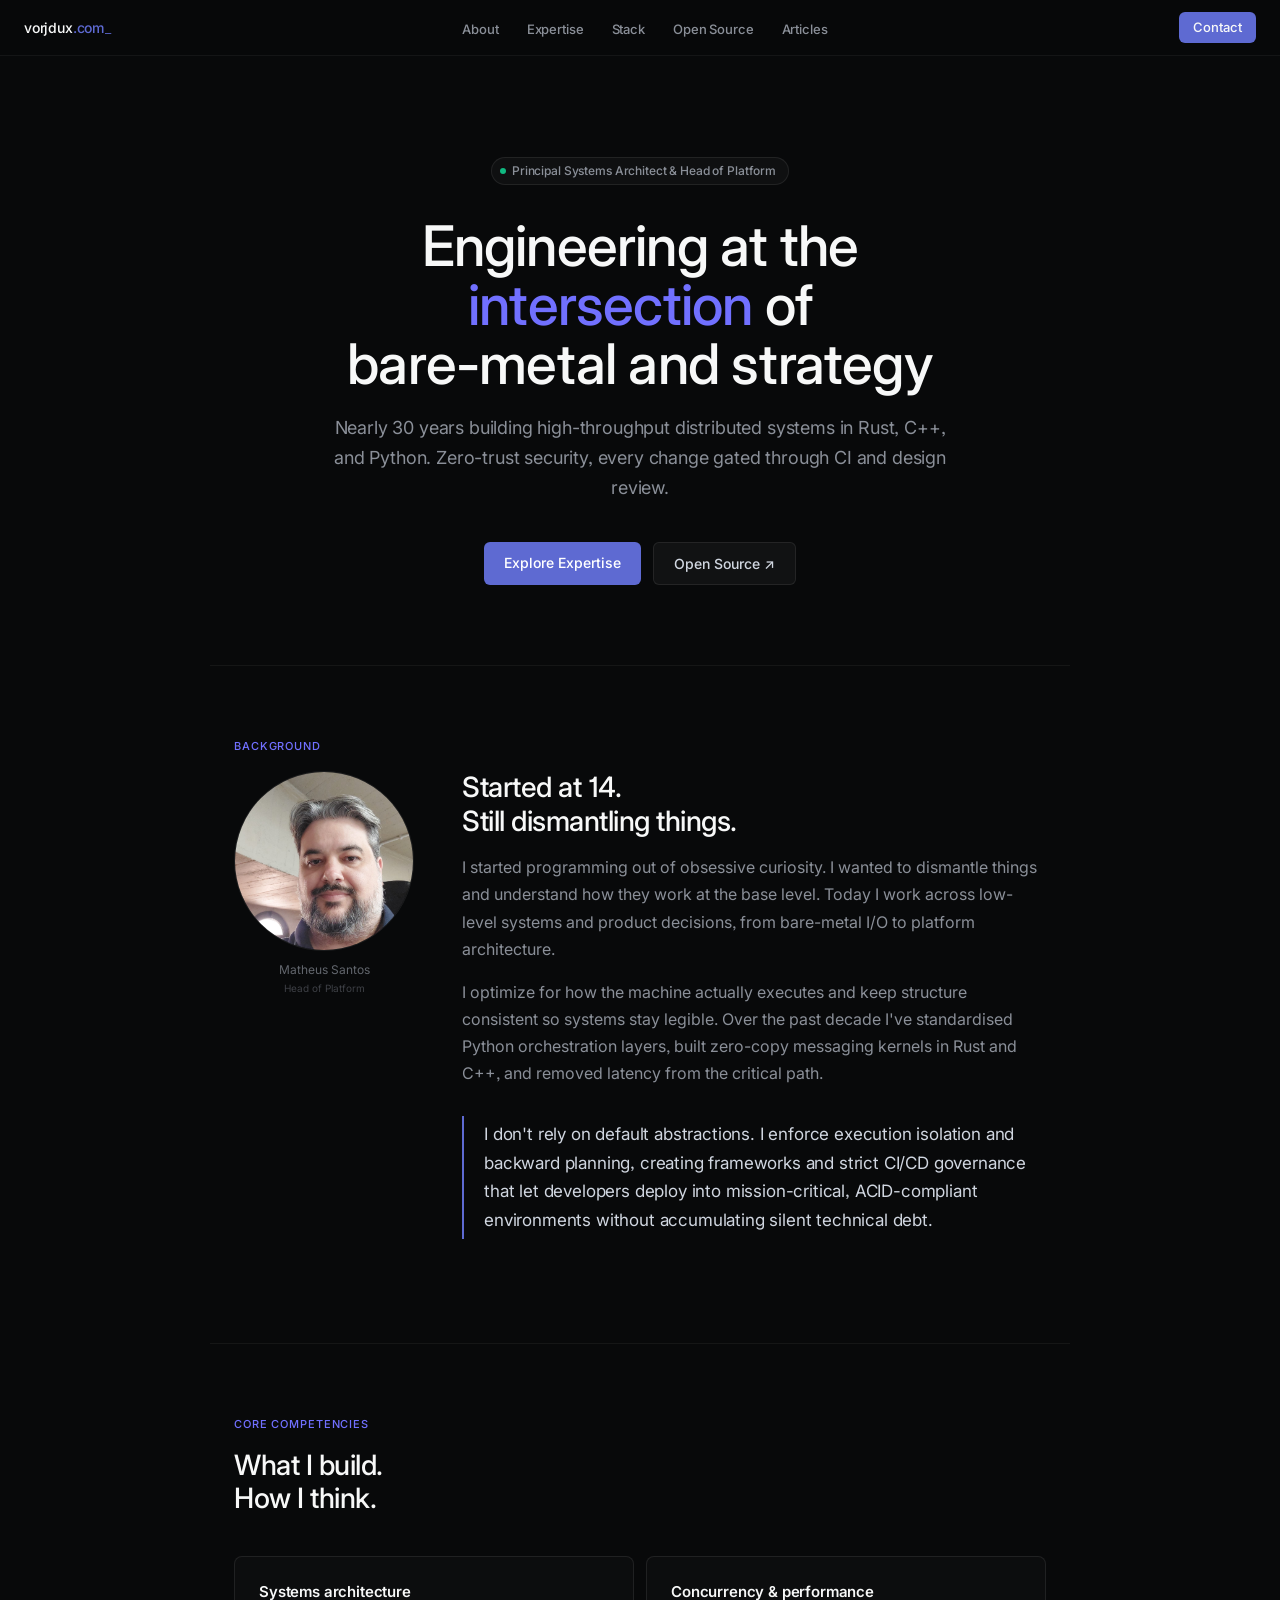
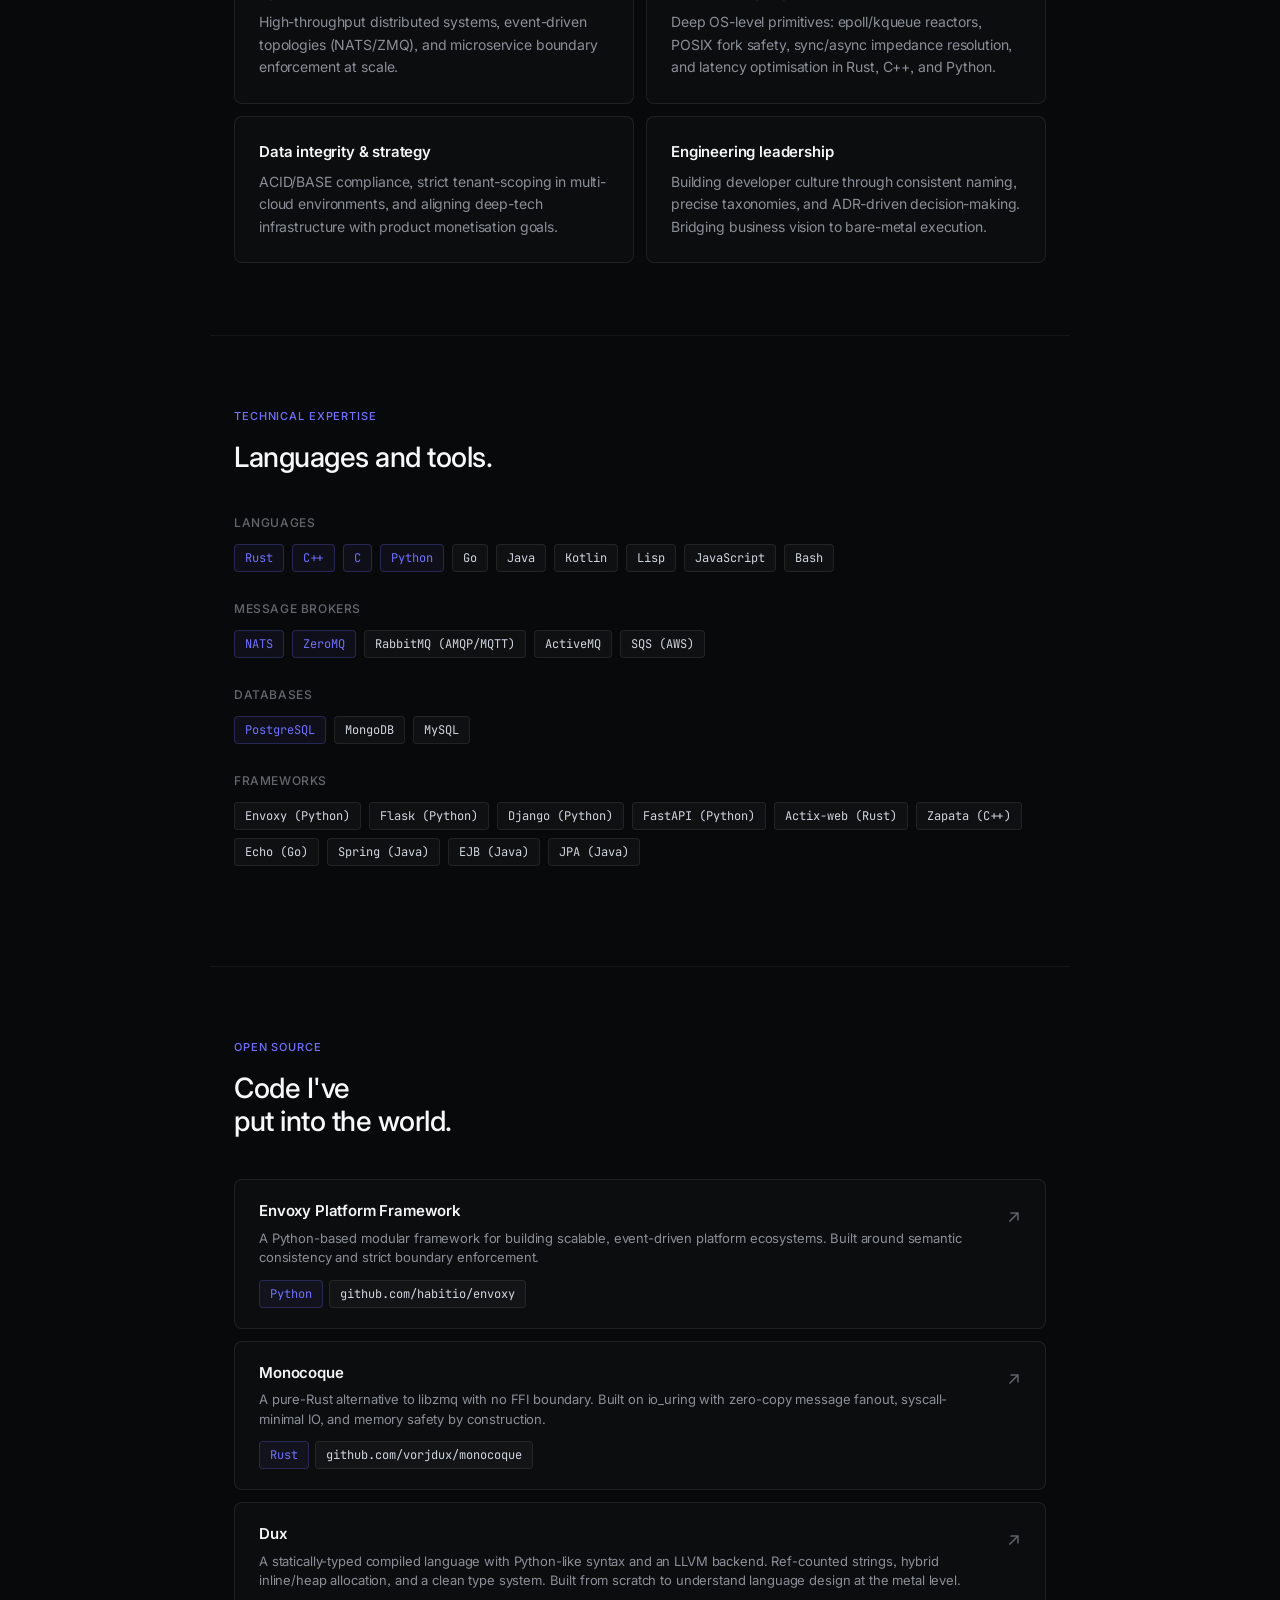
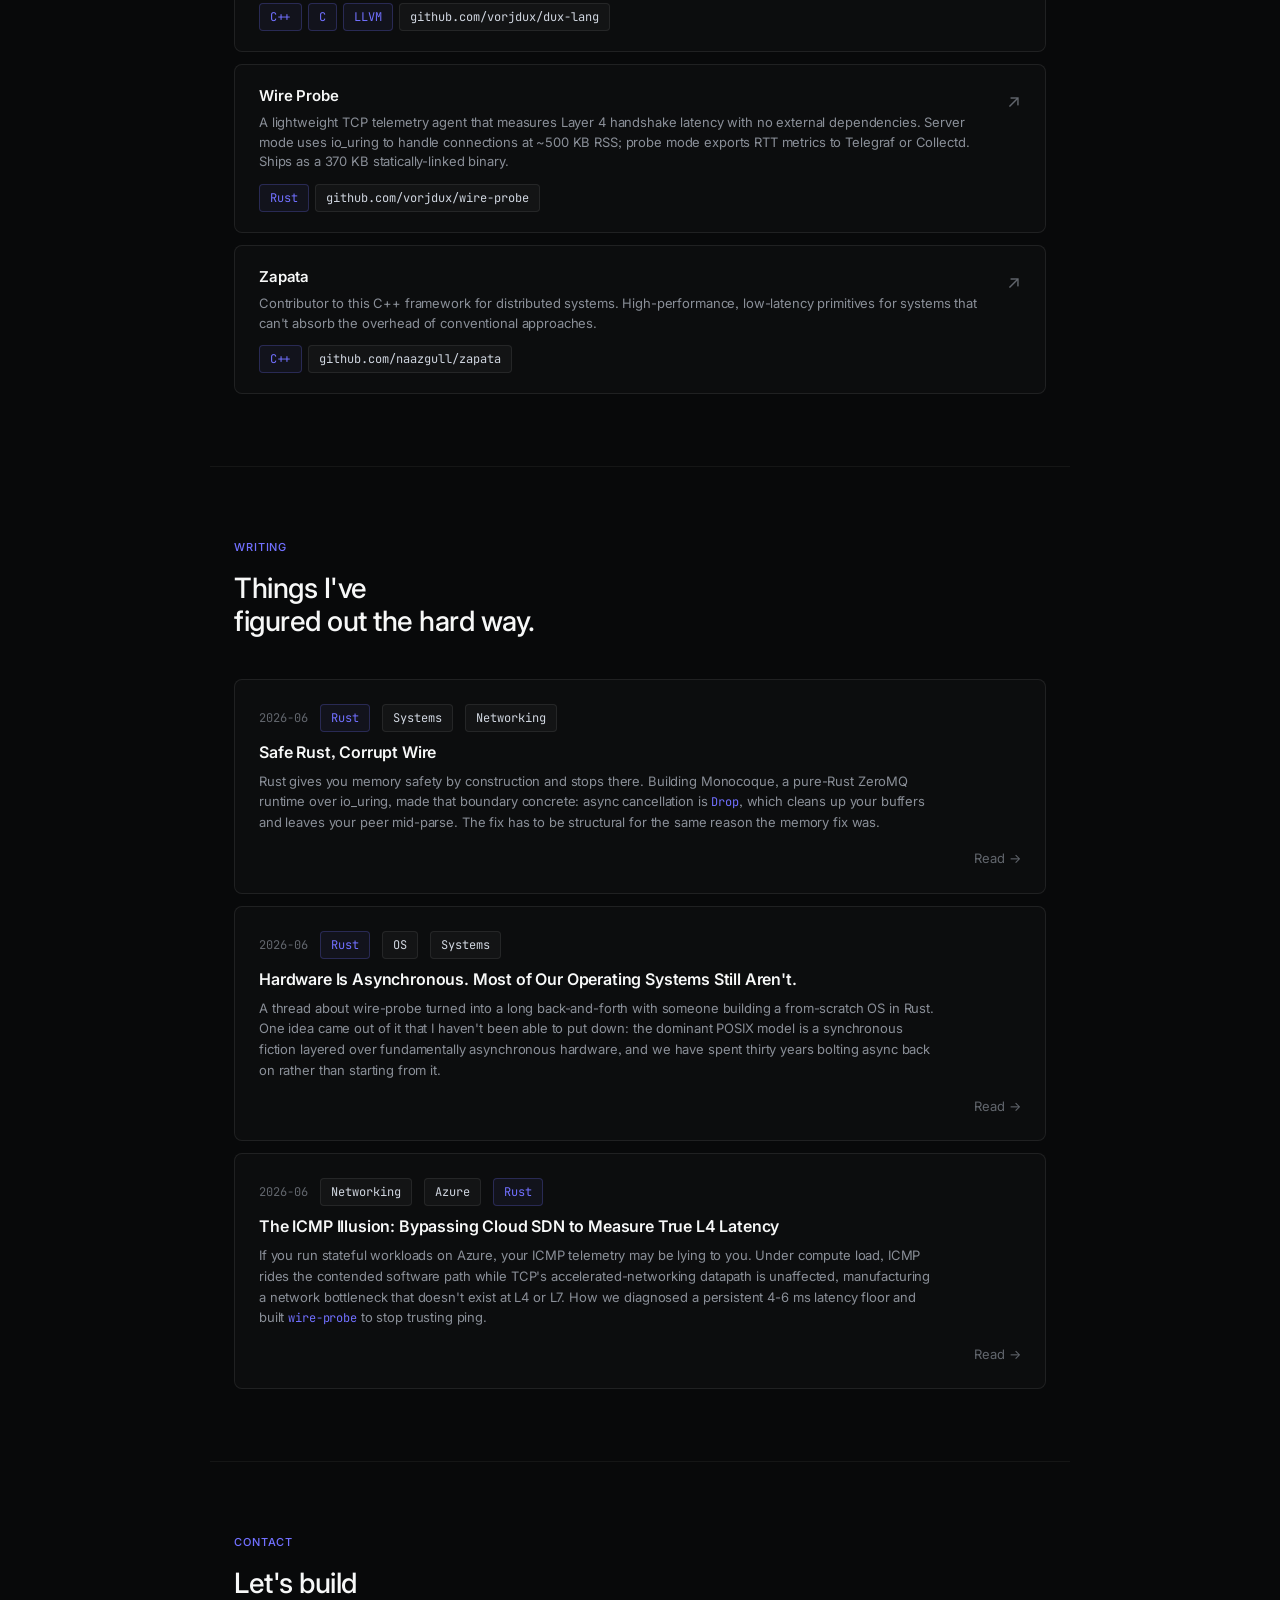
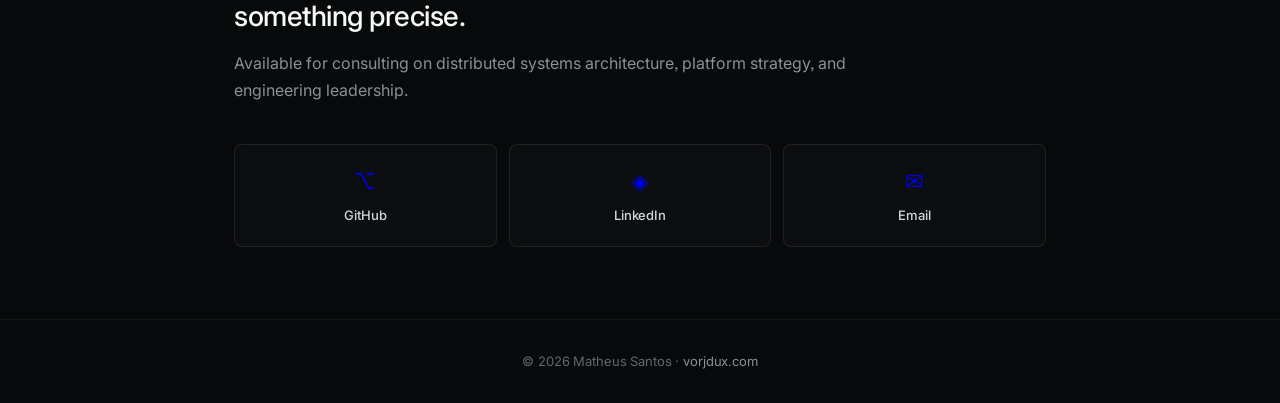
==== commit 037bf5b9: "Apply copy audit across homepage and articles https://claude.ai/code/session_019PbqozshoKRQed6unScYD" ====
--- a/index.html
+++ b/index.html
@@ -63,7 +63,7 @@
       Principal Systems Architect &amp; Head of Platform
     </div>
     <h1>Engineering at the<br><em>intersection</em> of<br>bare-metal and strategy</h1>
-    <p>Nearly 30 years building high-throughput systems where mechanical sympathy meets product scale. Zero-trust architectures, no silent systemic debt.</p>
+    <p>Nearly 30 years building high-throughput distributed systems in Rust, C++, and Python. Zero-trust security, every change gated through CI and design review.</p>
     <div class="hero-actions">
       <a href="#competencies" class="btn-primary">Explore Expertise</a>
       <a href="#oss" class="btn-ghost">Open Source ↗</a>
@@ -86,14 +86,14 @@
       <div class="about-text">
         <h2 class="section-title">Started at 14.<br>Still dismantling things.</h2>
         <p class="section-body">
-          I started programming out of obsessive curiosity. I wanted to dismantle things and understand how they work at the base level. Today I build at the exact intersection of low-level system mechanics, scalable architecture, and high-level product strategy.
+          I started programming out of obsessive curiosity. I wanted to dismantle things and understand how they work at the base level. Today I work across low-level systems and product decisions, from bare-metal I/O to platform architecture.
         </p>
         <p class="section-body">
-          My engineering philosophy is rooted in <strong>mechanical sympathy</strong> and <strong>semantic consistency</strong>. Over the past decade I've designed foundational platform ecosystems: from standardising Python orchestration layers to building custom zero-copy messaging kernels in Rust and C++, pushing past runtime ceilings and eliminating latency on the critical path.
+          I optimize for how the machine actually executes and keep structure consistent so systems stay legible. Over the past decade I've standardised Python orchestration layers, built zero-copy messaging kernels in Rust and C++, and removed latency from the critical path.
         </p>
 
         <div class="quote-block" style="margin-top:28px;">
-          <p>I don't rely on default abstractions. I enforce execution isolation and backward planning, creating frameworks and strict CI/CD governance that let developers deploy into mission-critical, ACID-compliant environments without introducing silent systemic debt.</p>
+          <p>I don't rely on default abstractions. I enforce execution isolation and backward planning, creating frameworks and strict CI/CD governance that let developers deploy into mission-critical, ACID-compliant environments without accumulating silent technical debt.</p>
         </div>
       </div>
     </div>
@@ -108,24 +108,20 @@
 
     <div class="grid-2">
       <div class="card">
-        <div class="card-icon">⚙️</div>
-        <h3>Systems Architecture</h3>
+        <h3>Systems architecture</h3>
         <p>High-throughput distributed systems, event-driven topologies (NATS/ZMQ), and microservice boundary enforcement at scale.</p>
       </div>
       <div class="card">
-        <div class="card-icon">⚡</div>
-        <h3>Concurrency &amp; Performance</h3>
+        <h3>Concurrency &amp; performance</h3>
         <p>Deep OS-level primitives: epoll/kqueue reactors, POSIX fork safety, sync/async impedance resolution, and latency optimisation in Rust, C++, and Python.</p>
       </div>
       <div class="card">
-        <div class="card-icon">🔒</div>
-        <h3>Data Integrity &amp; Strategy</h3>
+        <h3>Data integrity &amp; strategy</h3>
         <p>ACID/BASE compliance, strict tenant-scoping in multi-cloud environments, and aligning deep-tech infrastructure with product monetisation goals.</p>
       </div>
       <div class="card">
-        <div class="card-icon">🧭</div>
-        <h3>Engineering Leadership</h3>
-        <p>Building developer culture through semantic consistency, precise taxonomies, and ADR-driven decision-making. Bridging business vision to bare-metal precision.</p>
+        <h3>Engineering leadership</h3>
+        <p>Building developer culture through consistent naming, precise taxonomies, and ADR-driven decision-making. Bridging business vision to bare-metal execution.</p>
       </div>
     </div>
   </section>
@@ -135,7 +131,7 @@
   <!-- STACK -->
   <section id="stack">
     <div class="section-label">Technical Expertise</div>
-    <h2 class="section-title">The tools.<br>Not the dogma.</h2>
+    <h2 class="section-title">Languages and tools.</h2>
 
     <div class="tech-section">
       <div class="tech-category">
@@ -215,7 +211,7 @@
       <a href="https://github.com/vorjdux/monocoque" target="_blank" rel="noopener" class="oss-card">
         <div class="oss-card-body">
           <h3>Monocoque</h3>
-          <p>A Rust-native ZeroMQ-compatible messaging runtime built on io_uring. Built to outperform libzmq while preserving Rust's memory safety guarantees. Zero-copy message handling, syscall-minimal IO, and a runtime-agnostic architecture.</p>
+          <p>A pure-Rust alternative to libzmq with no FFI boundary. Built on io_uring with zero-copy message fanout, syscall-minimal IO, and memory safety by construction.</p>
           <div class="card-tags">
             <span class="tag accent">Rust</span>
             <span class="tag">github.com/vorjdux/monocoque</span>
@@ -344,7 +340,7 @@
   </section>
 
   <footer>
-    <p>© 2026 Matheus Santos · <a href="https://vorjdux.com">vorjdux.com</a> · Built with mechanical sympathy.</p>
+    <p>© 2026 Matheus Santos · <a href="https://vorjdux.com">vorjdux.com</a></p>
   </footer>
 
 </body>
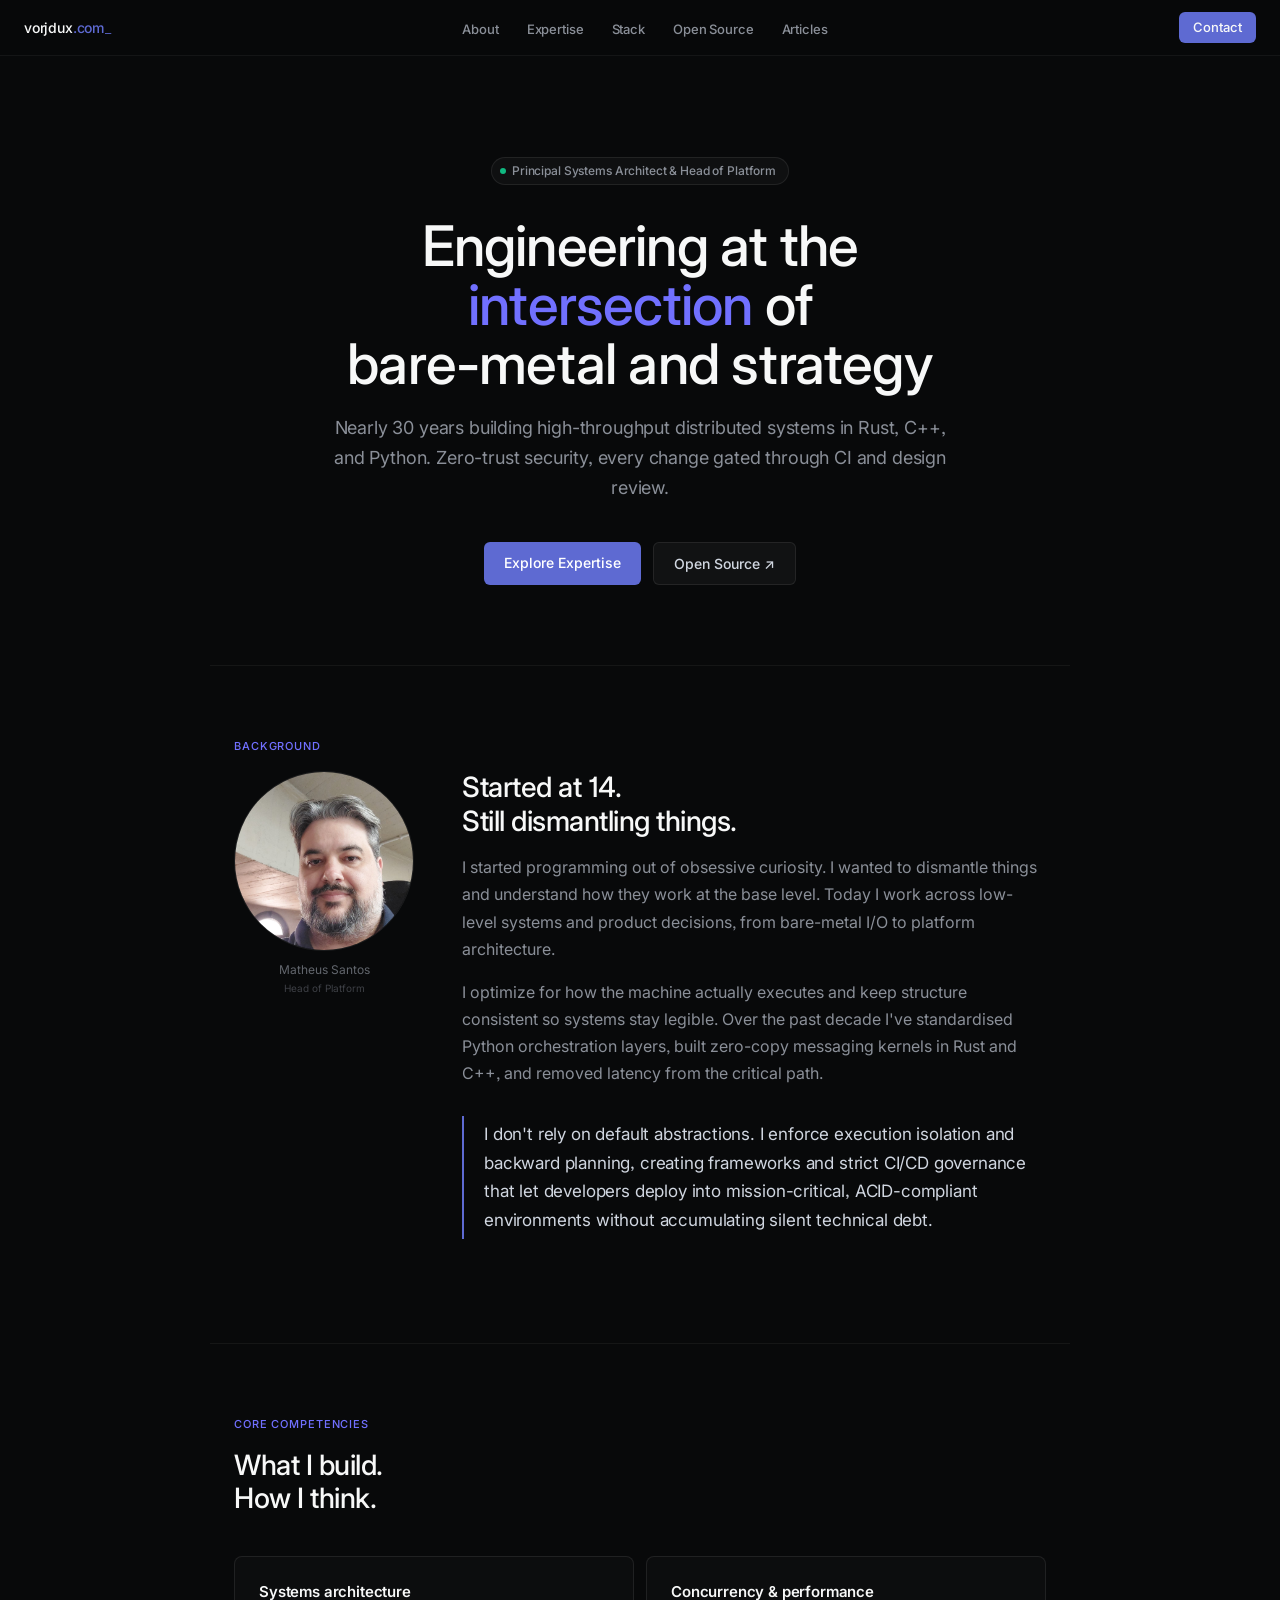
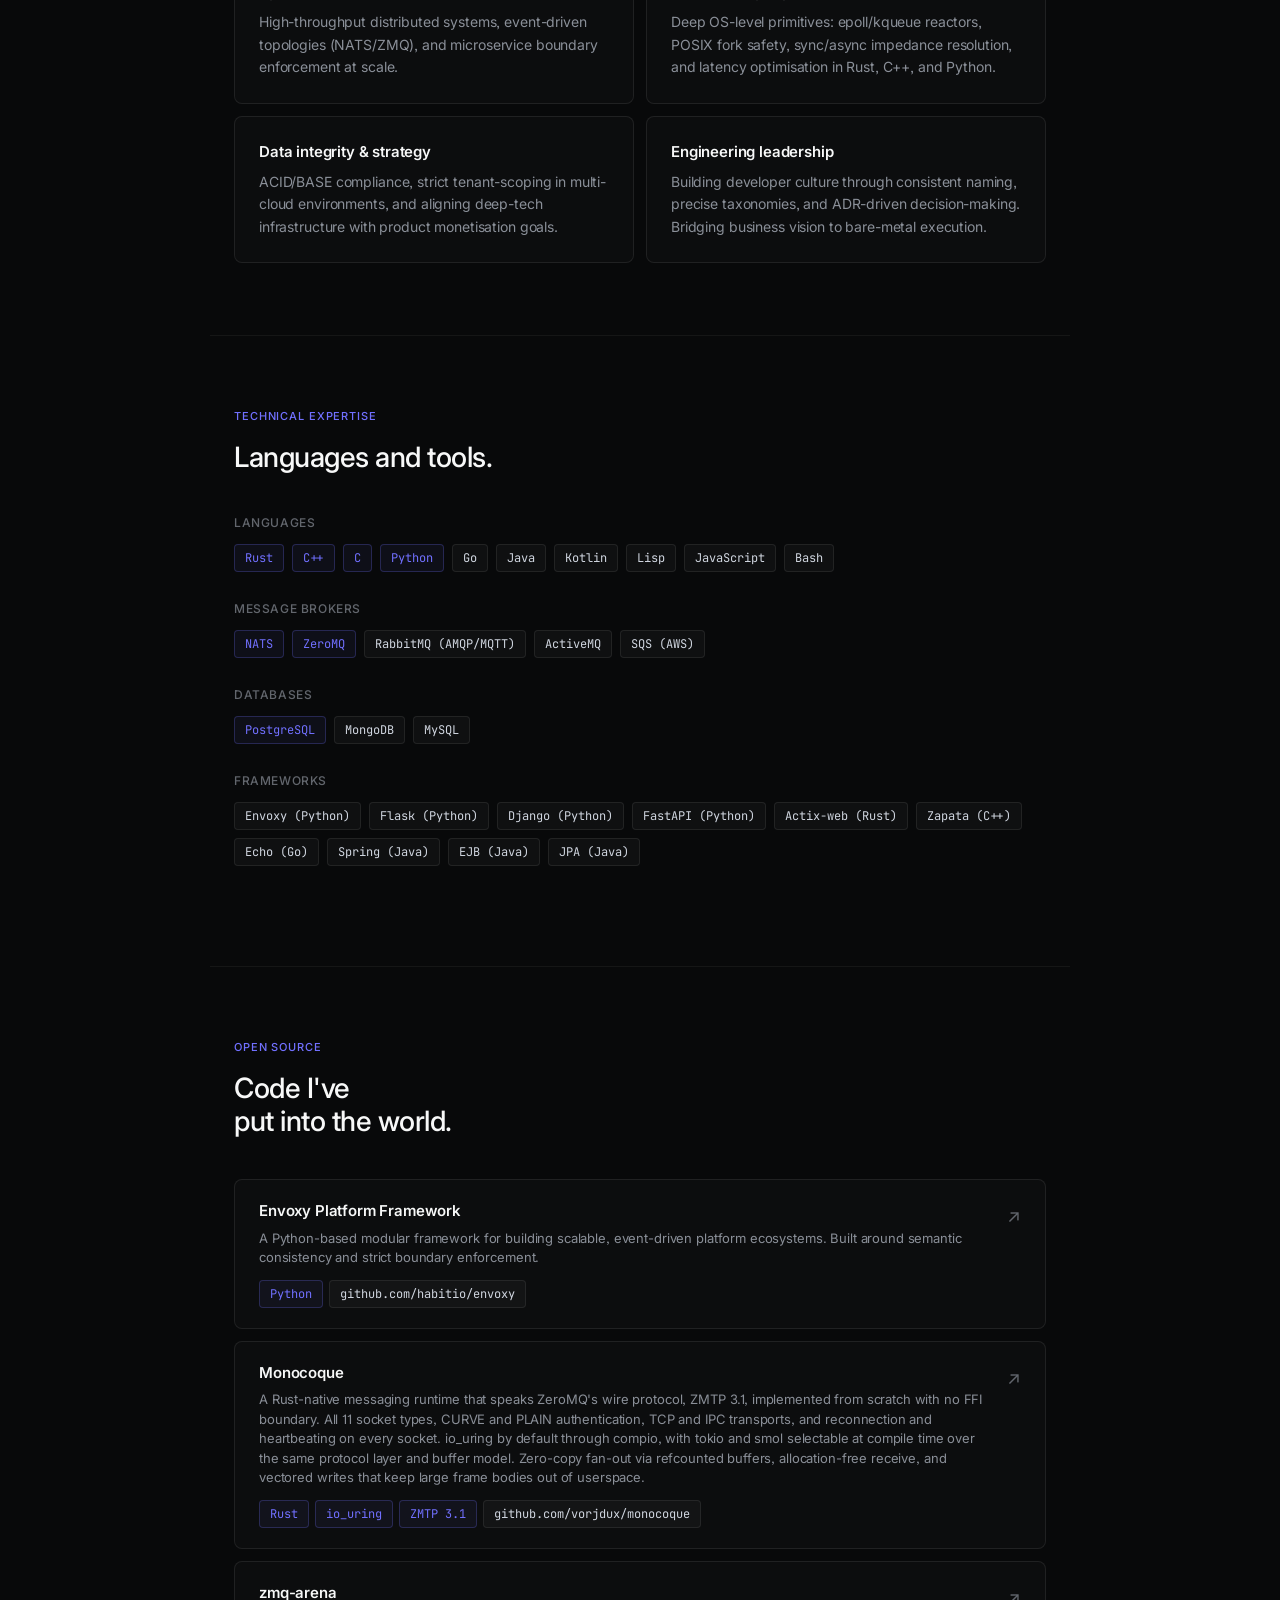
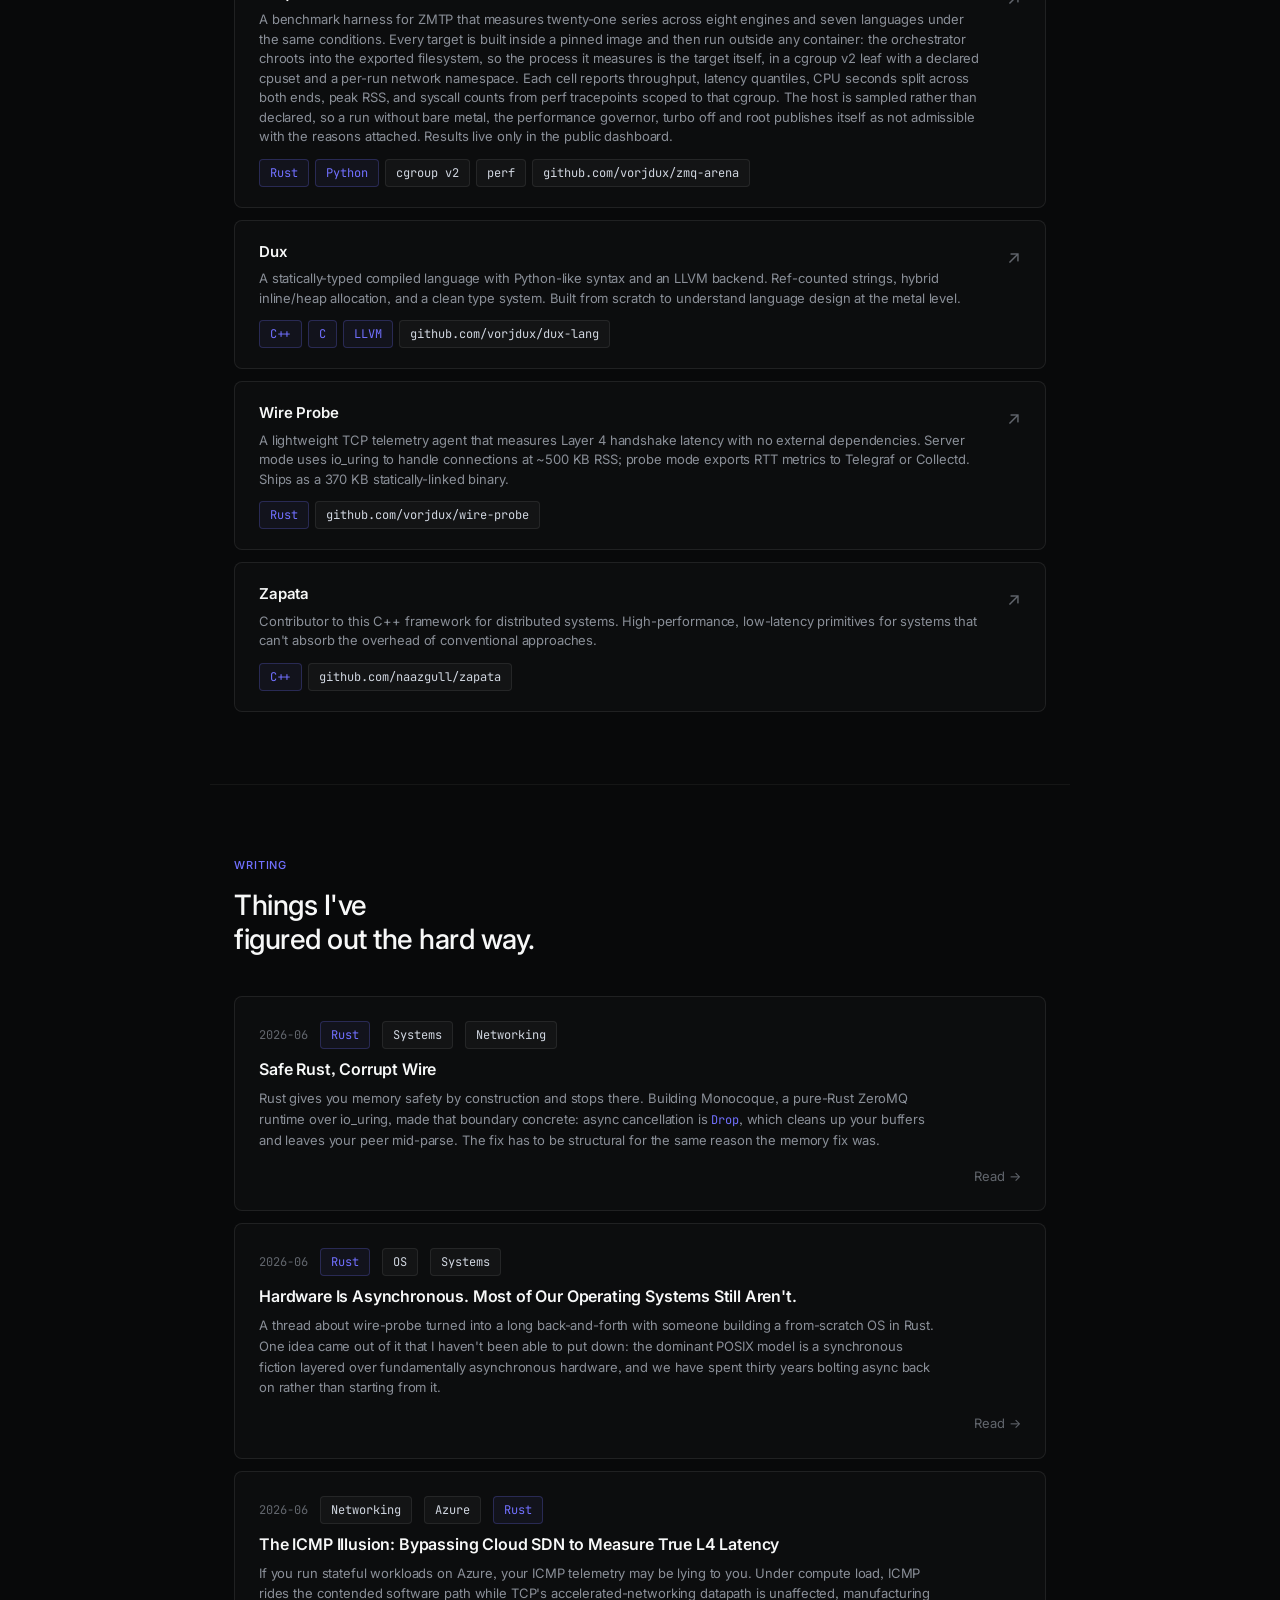
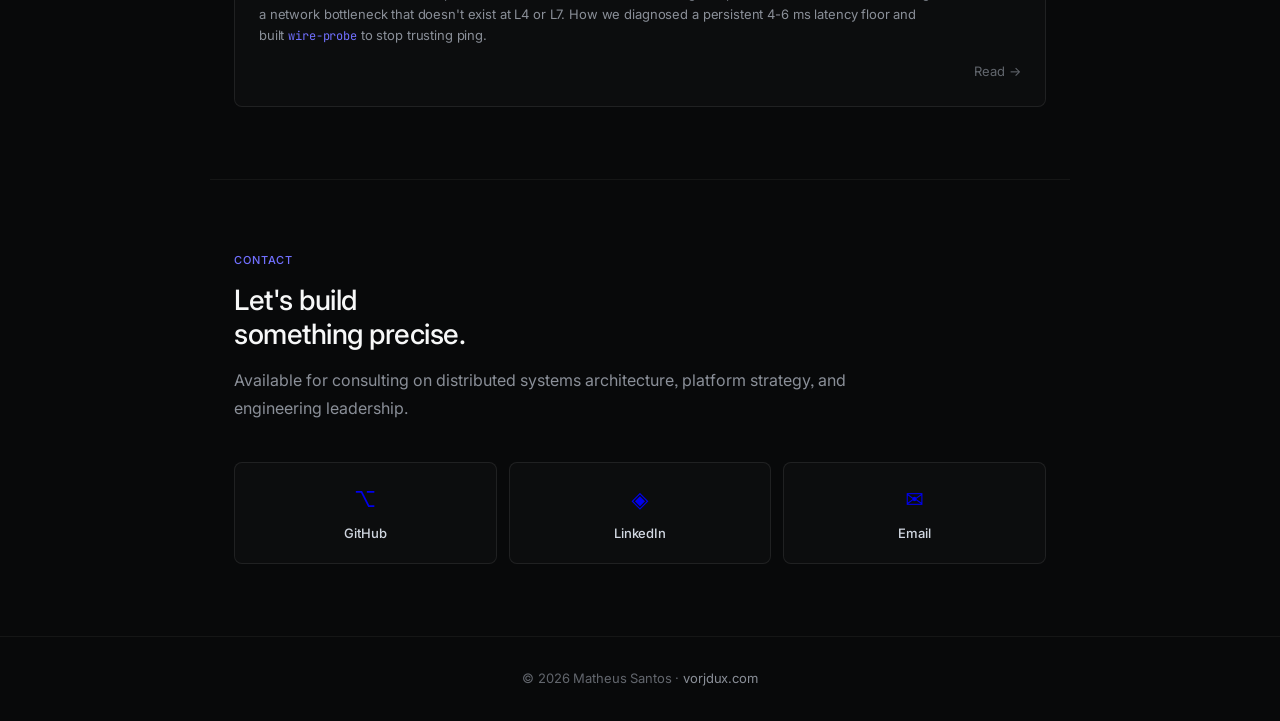
==== commit 66d86e0c: "Refresh the Monocoque entry and add zmq-arena The Monocoque card still described the project as it s" ====
--- a/index.html
+++ b/index.html
@@ -33,7 +33,8 @@
     ],
     "knowsAbout": [
       "Rust", "C++", "Systems Architecture", "Distributed Systems",
-      "io_uring", "Zero-trust Architecture", "Performance Engineering"
+      "io_uring", "Zero-trust Architecture", "Performance Engineering",
+      "ZeroMQ", "ZMTP", "Benchmarking"
     ]
   }
   </script>
@@ -211,10 +212,27 @@
       <a href="https://github.com/vorjdux/monocoque" target="_blank" rel="noopener" class="oss-card">
         <div class="oss-card-body">
           <h3>Monocoque</h3>
-          <p>A pure-Rust alternative to libzmq with no FFI boundary. Built on io_uring with zero-copy message fanout, syscall-minimal IO, and memory safety by construction.</p>
+          <p>A Rust-native messaging runtime that speaks ZeroMQ's wire protocol, ZMTP 3.1, implemented from scratch with no FFI boundary. All 11 socket types, CURVE and PLAIN authentication, TCP and IPC transports, and reconnection and heartbeating on every socket. io_uring by default through compio, with tokio and smol selectable at compile time over the same protocol layer and buffer model. Zero-copy fan-out via refcounted buffers, allocation-free receive, and vectored writes that keep large frame bodies out of userspace.</p>
           <div class="card-tags">
             <span class="tag accent">Rust</span>
+            <span class="tag accent">io_uring</span>
+            <span class="tag accent">ZMTP 3.1</span>
             <span class="tag">github.com/vorjdux/monocoque</span>
+          </div>
+        </div>
+        <div class="oss-card-arrow">↗</div>
+      </a>
+
+      <a href="https://github.com/vorjdux/zmq-arena" target="_blank" rel="noopener" class="oss-card">
+        <div class="oss-card-body">
+          <h3>zmq-arena</h3>
+          <p>A benchmark harness for ZMTP that measures twenty-one series across eight engines and seven languages under the same conditions. Every target is built inside a pinned image and then run outside any container: the orchestrator chroots into the exported filesystem, so the process it measures is the target itself, in a cgroup v2 leaf with a declared cpuset and a per-run network namespace. Each cell reports throughput, latency quantiles, CPU seconds split across both ends, peak RSS, and syscall counts from perf tracepoints scoped to that cgroup. The host is sampled rather than declared, so a run without bare metal, the performance governor, turbo off and root publishes itself as not admissible with the reasons attached. Results live only in the public dashboard.</p>
+          <div class="card-tags">
+            <span class="tag accent">Rust</span>
+            <span class="tag accent">Python</span>
+            <span class="tag">cgroup v2</span>
+            <span class="tag">perf</span>
+            <span class="tag">github.com/vorjdux/zmq-arena</span>
           </div>
         </div>
         <div class="oss-card-arrow">↗</div>
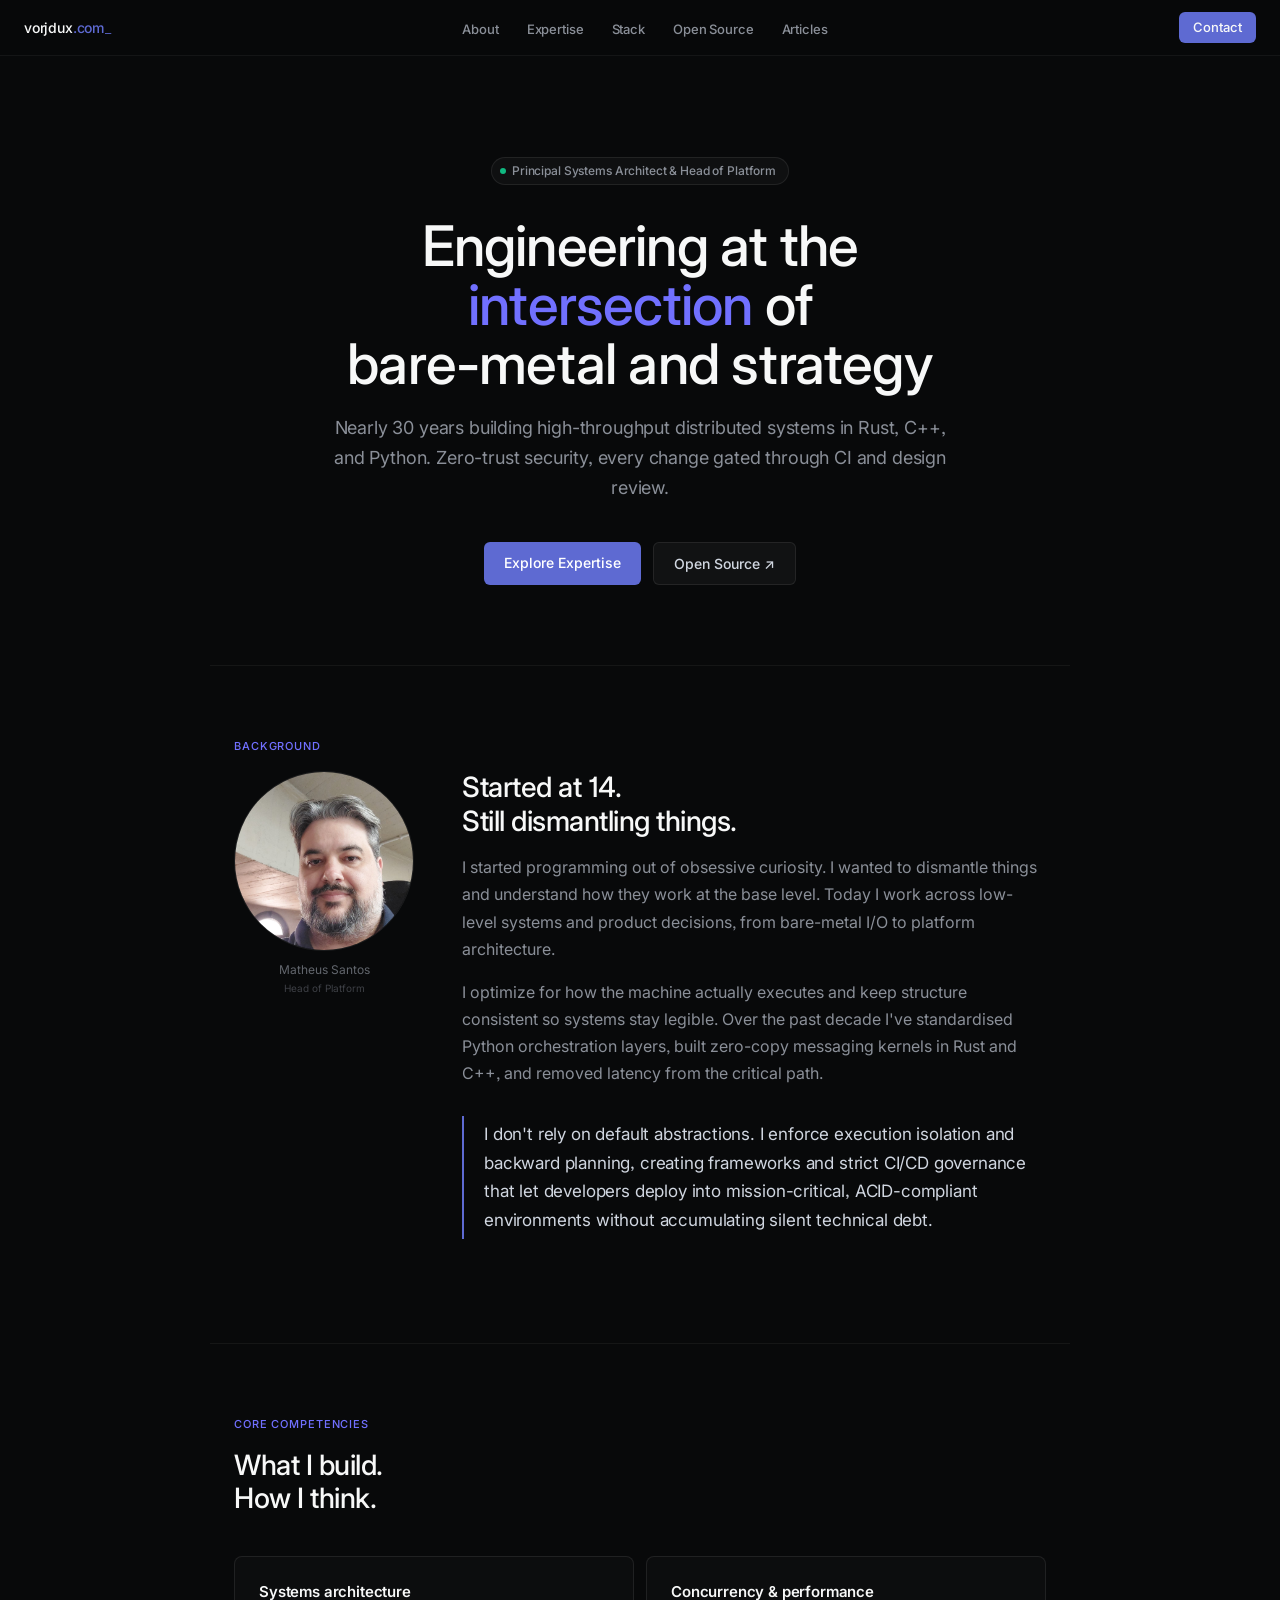
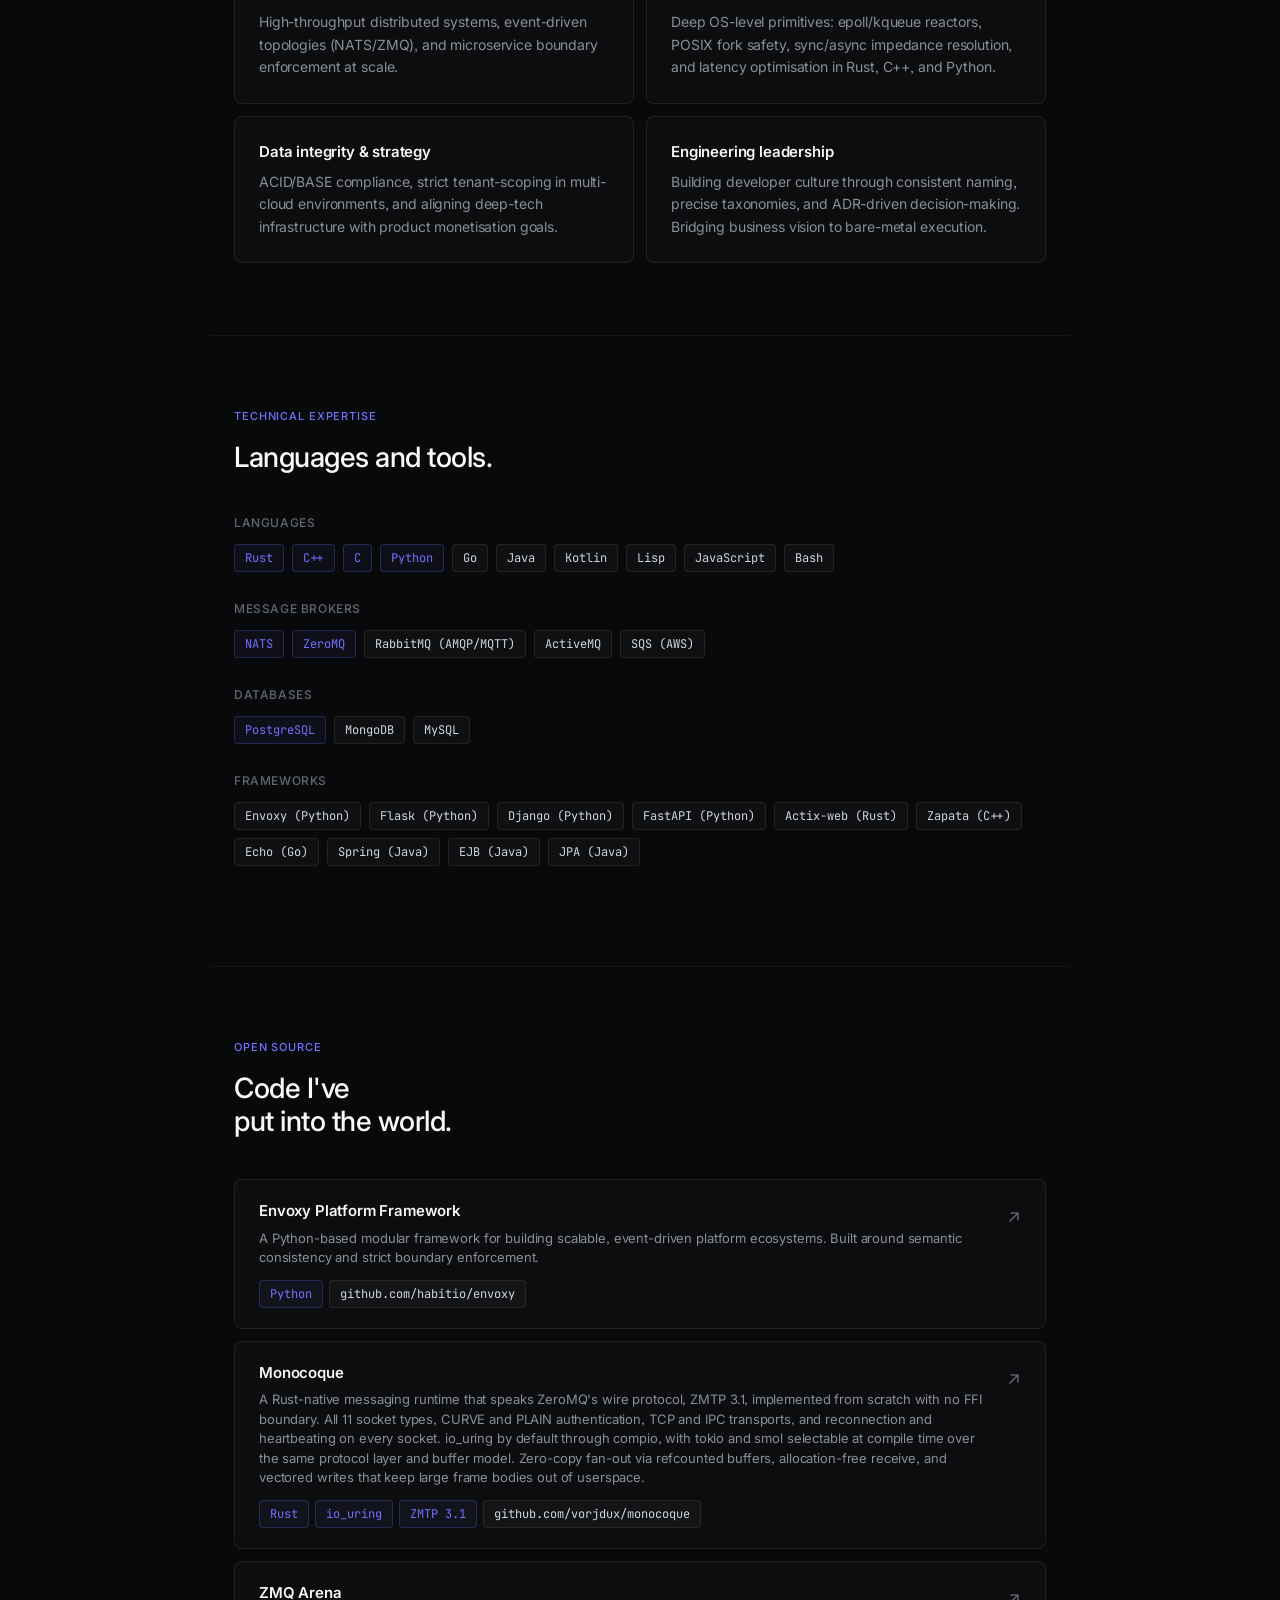
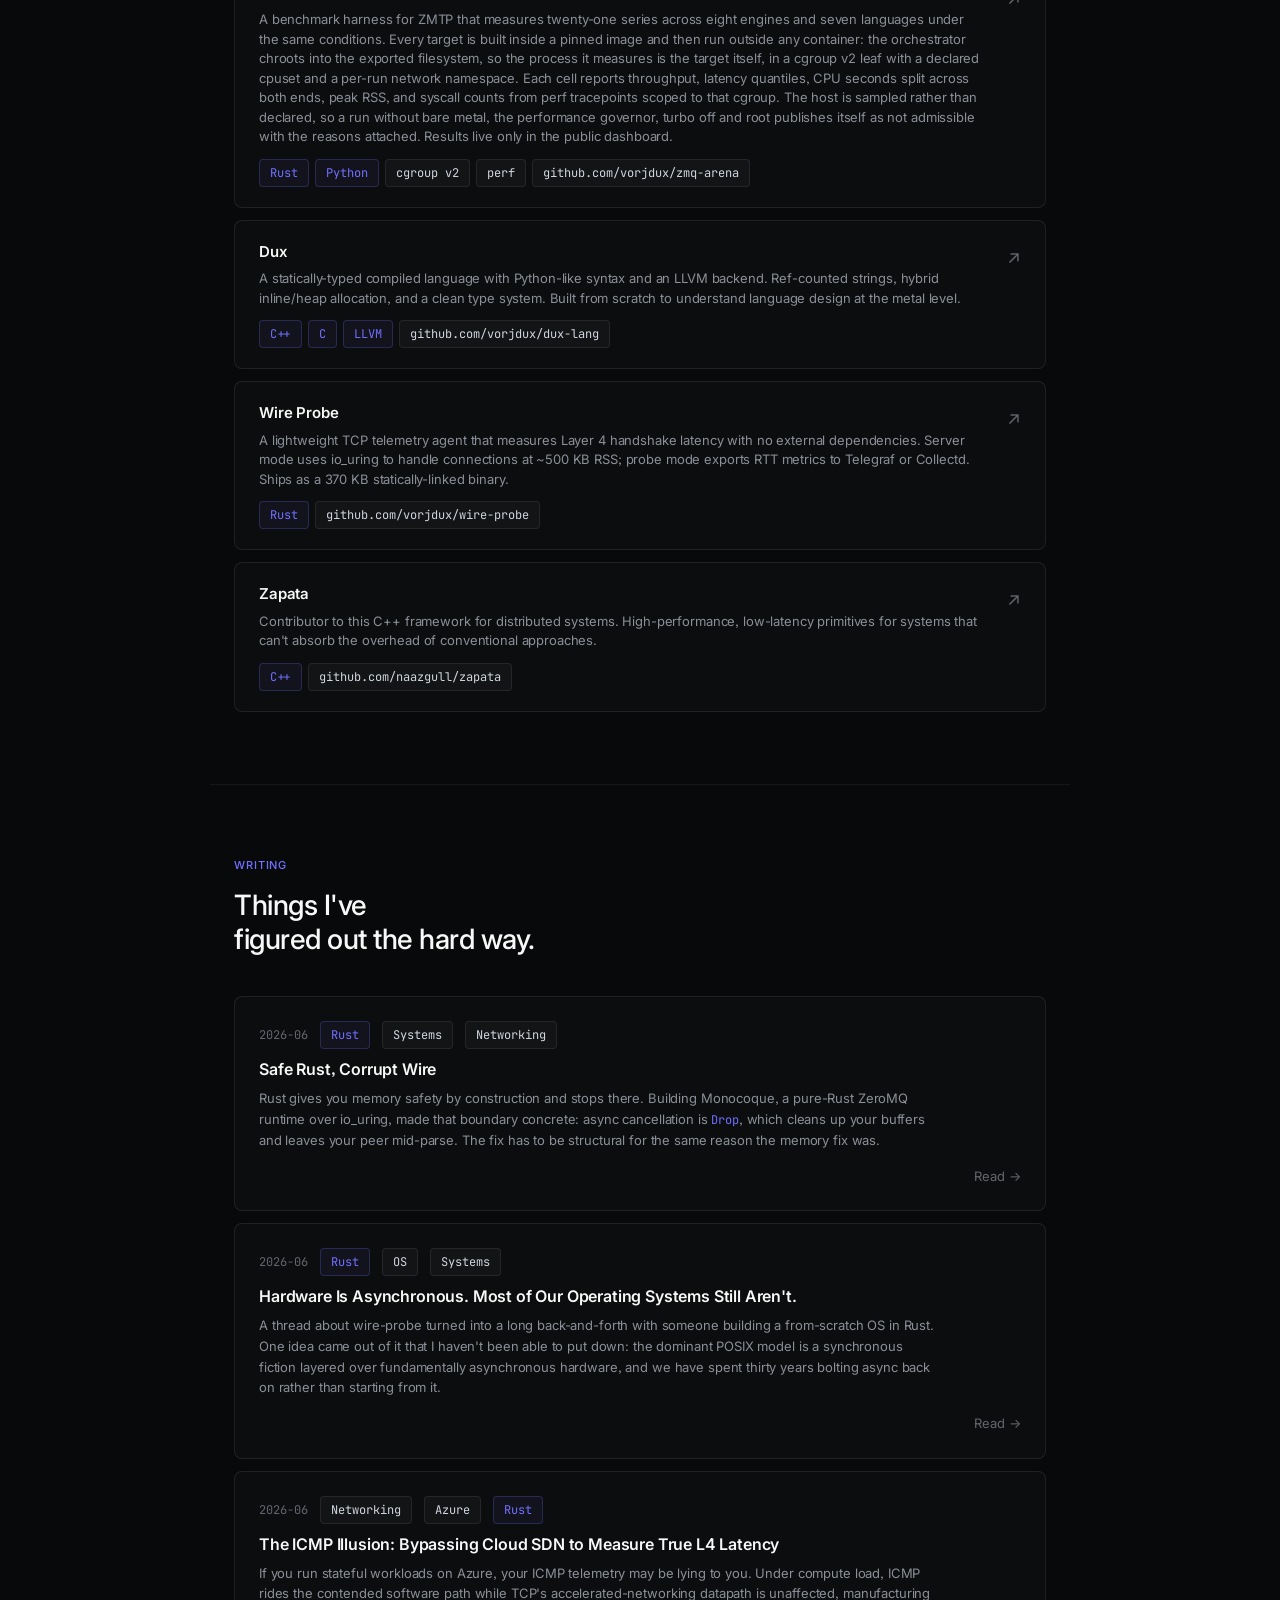
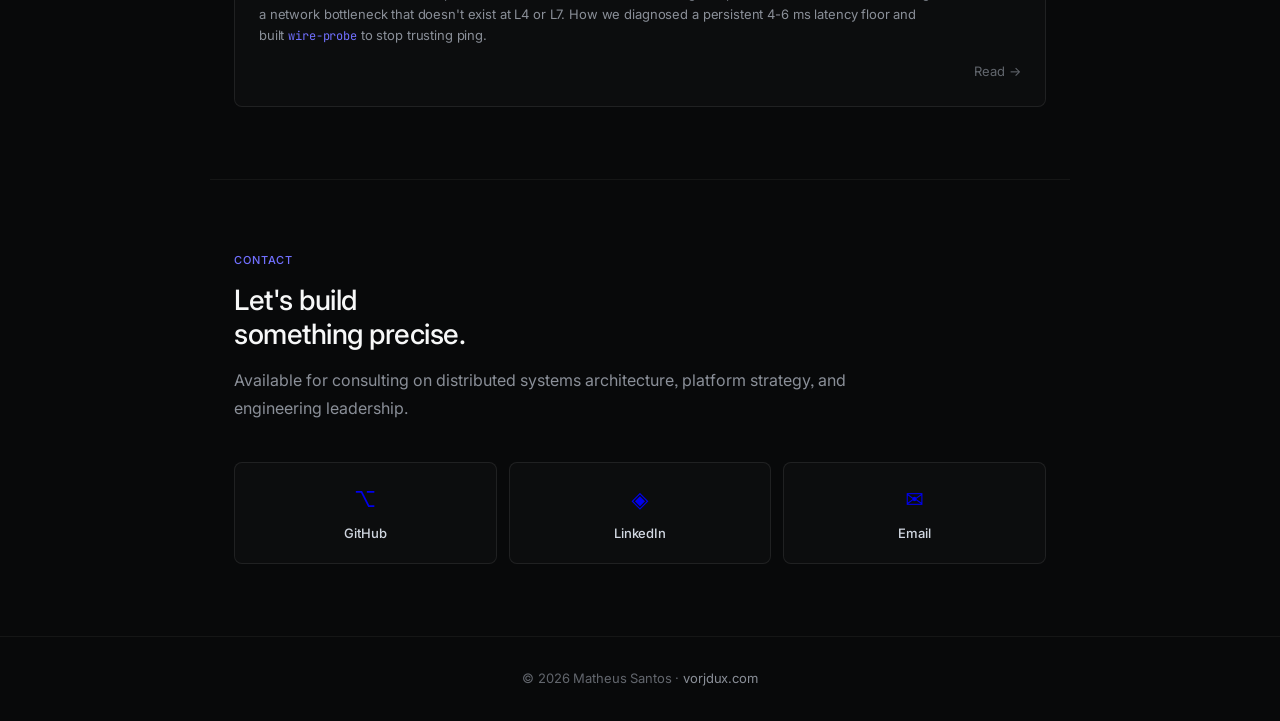
==== commit be8fb52f: "Display zmq-arena project as "ZMQ Arena" in title The OSS card heading used the kebab-case repo slug" ====
--- a/index.html
+++ b/index.html
@@ -225,7 +225,7 @@
 
       <a href="https://github.com/vorjdux/zmq-arena" target="_blank" rel="noopener" class="oss-card">
         <div class="oss-card-body">
-          <h3>zmq-arena</h3>
+          <h3>ZMQ Arena</h3>
           <p>A benchmark harness for ZMTP that measures twenty-one series across eight engines and seven languages under the same conditions. Every target is built inside a pinned image and then run outside any container: the orchestrator chroots into the exported filesystem, so the process it measures is the target itself, in a cgroup v2 leaf with a declared cpuset and a per-run network namespace. Each cell reports throughput, latency quantiles, CPU seconds split across both ends, peak RSS, and syscall counts from perf tracepoints scoped to that cgroup. The host is sampled rather than declared, so a run without bare metal, the performance governor, turbo off and root publishes itself as not admissible with the reasons attached. Results live only in the public dashboard.</p>
           <div class="card-tags">
             <span class="tag accent">Rust</span>
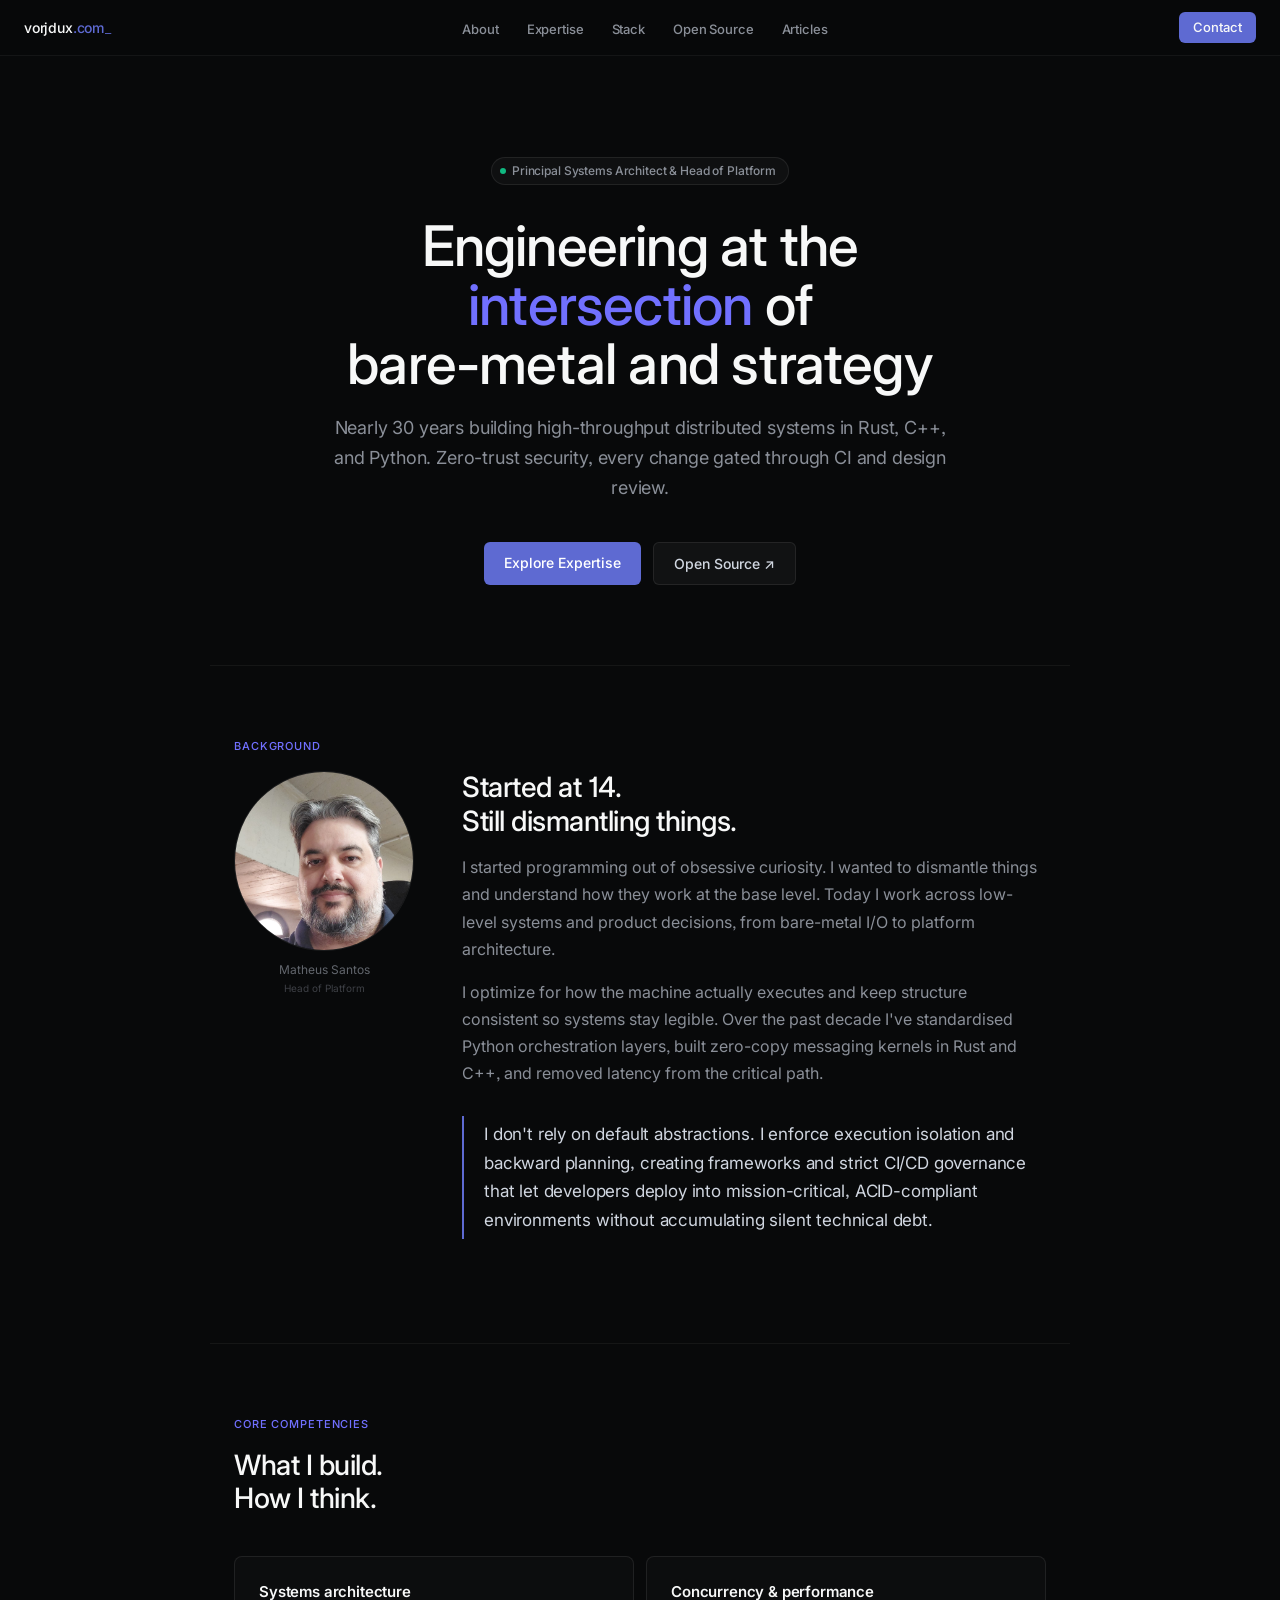
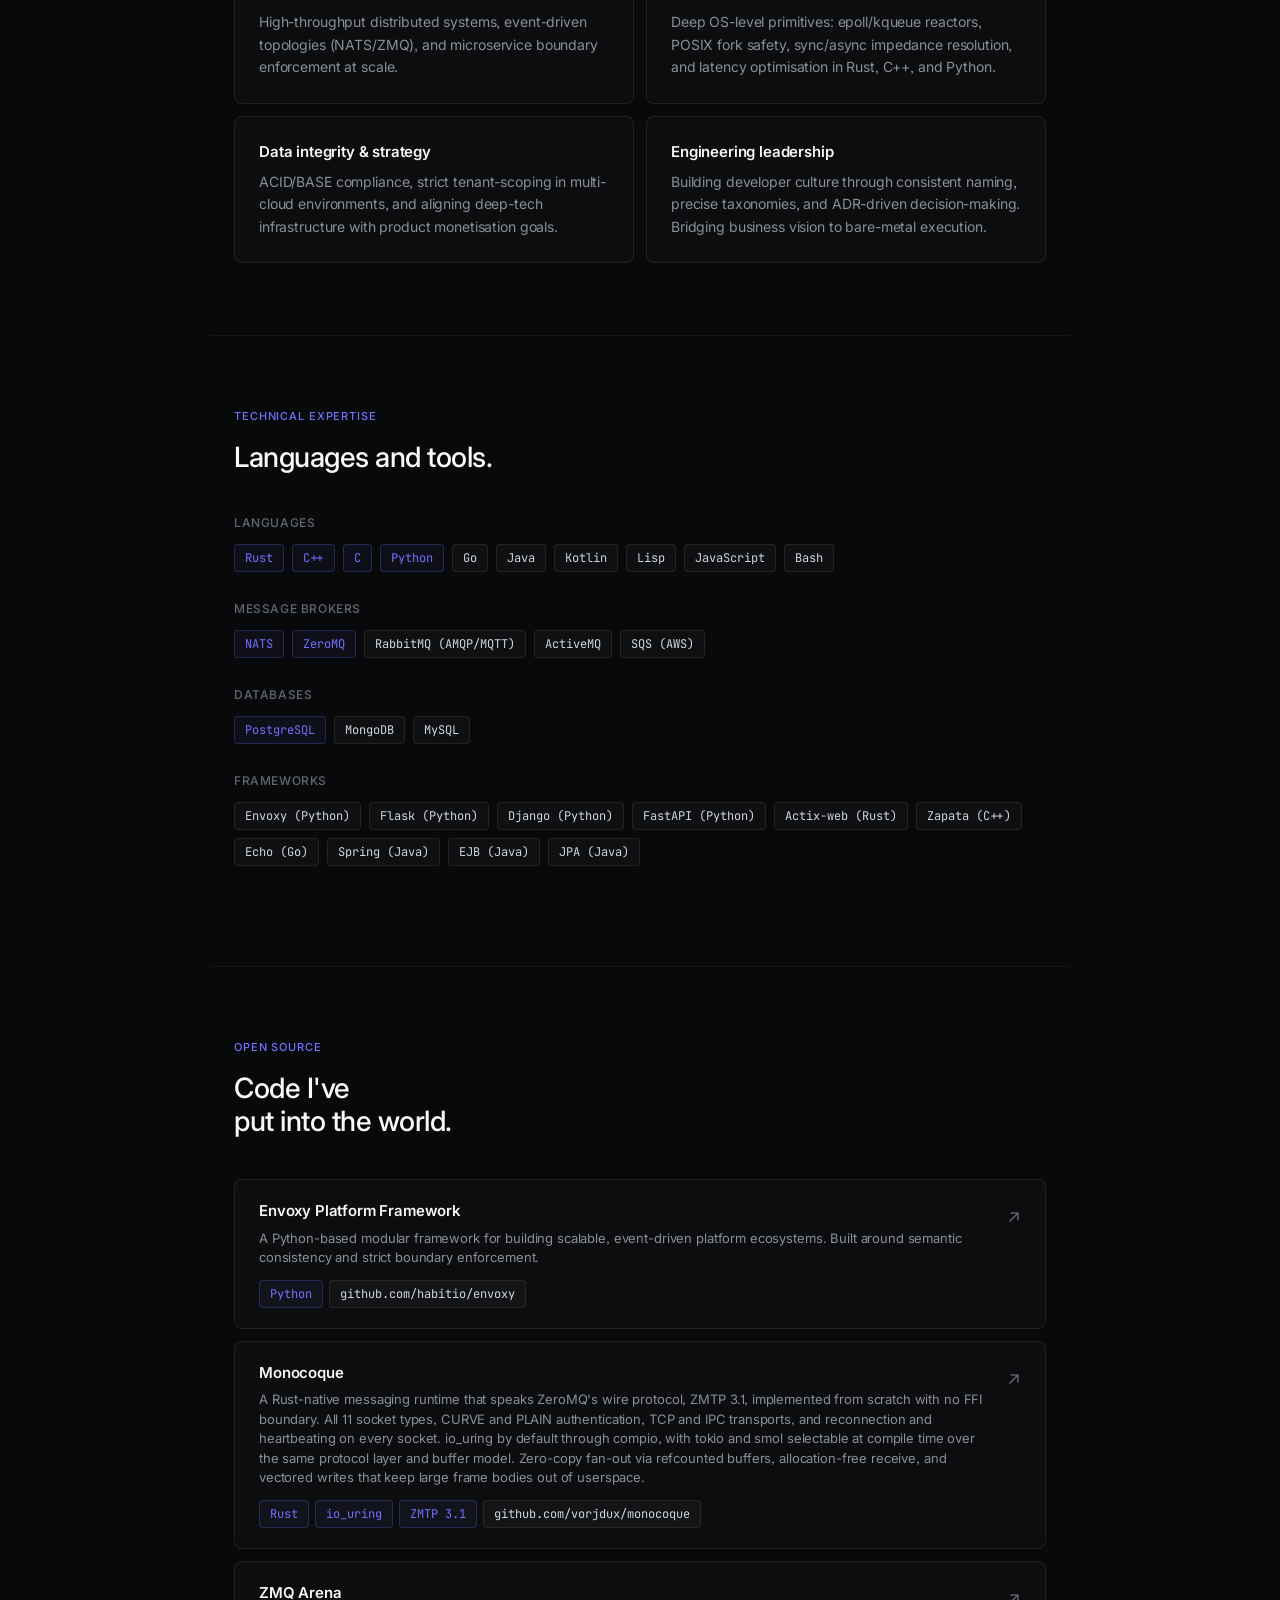
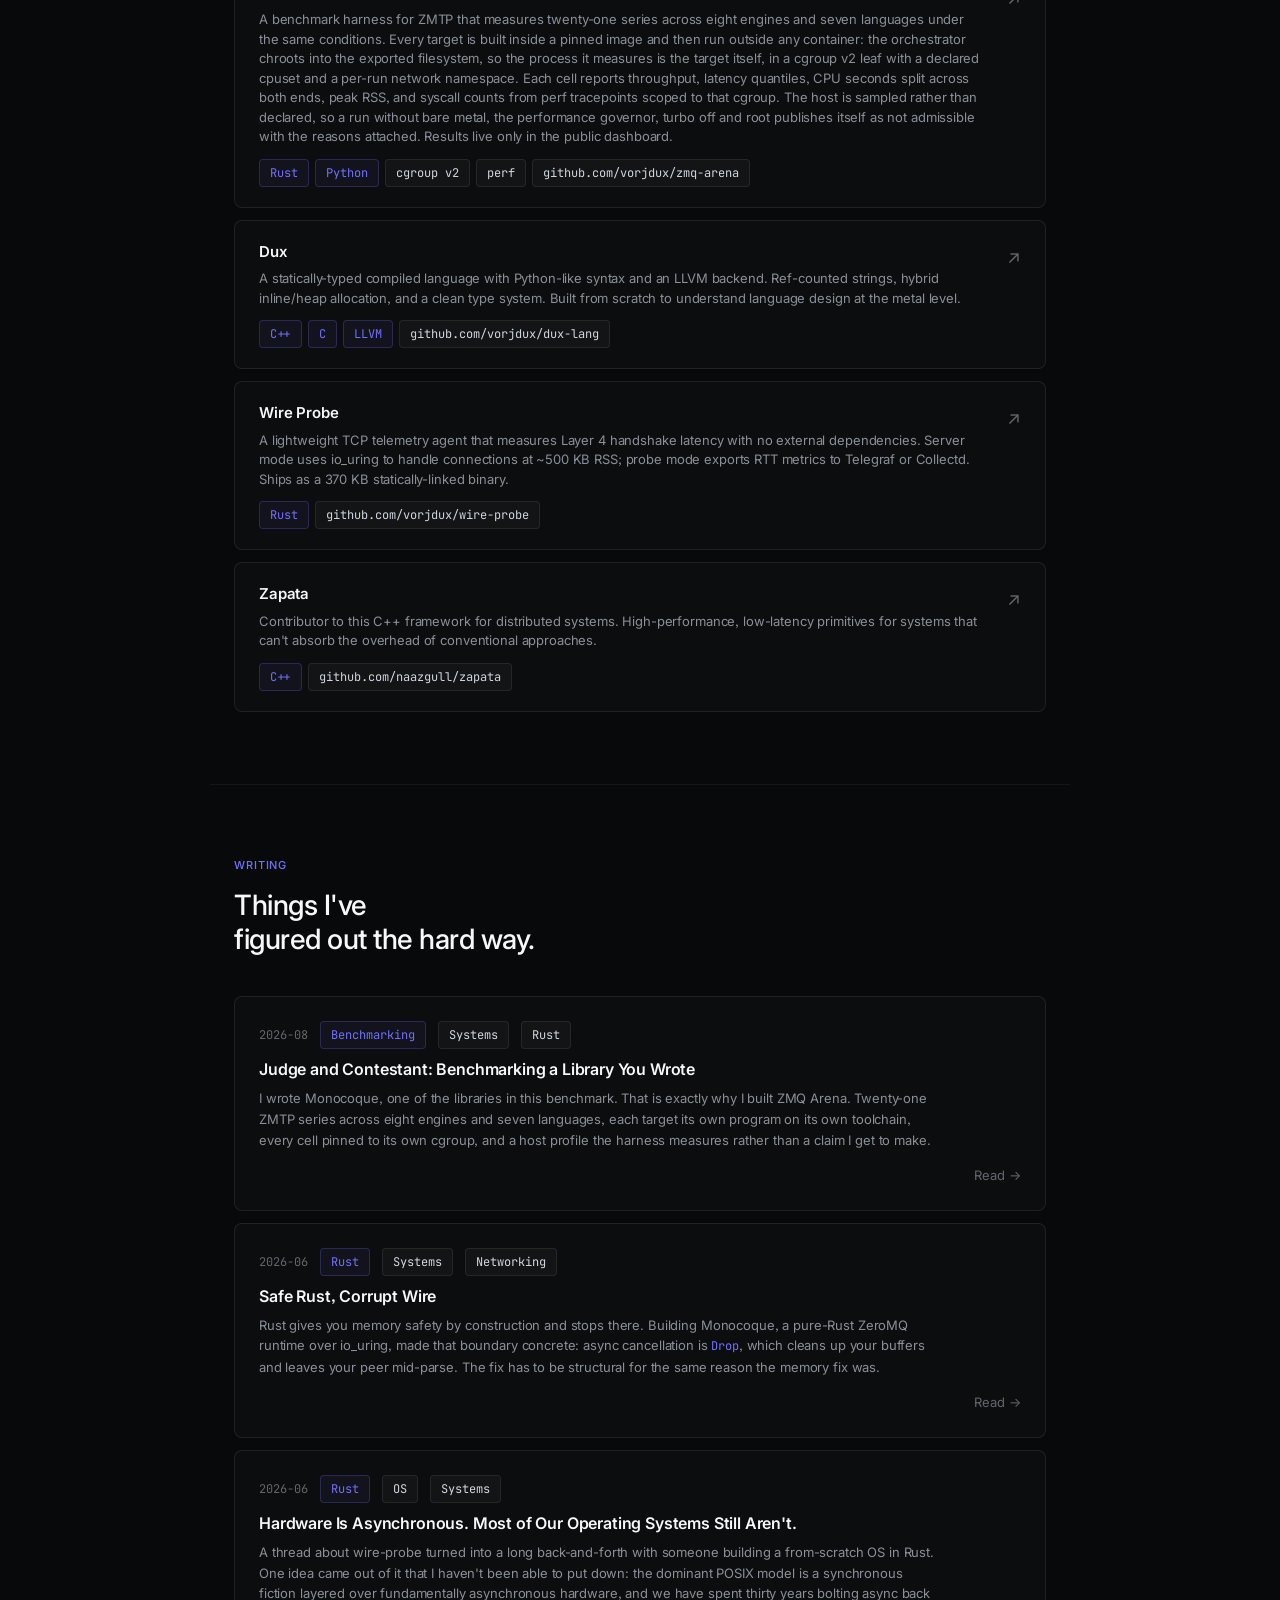
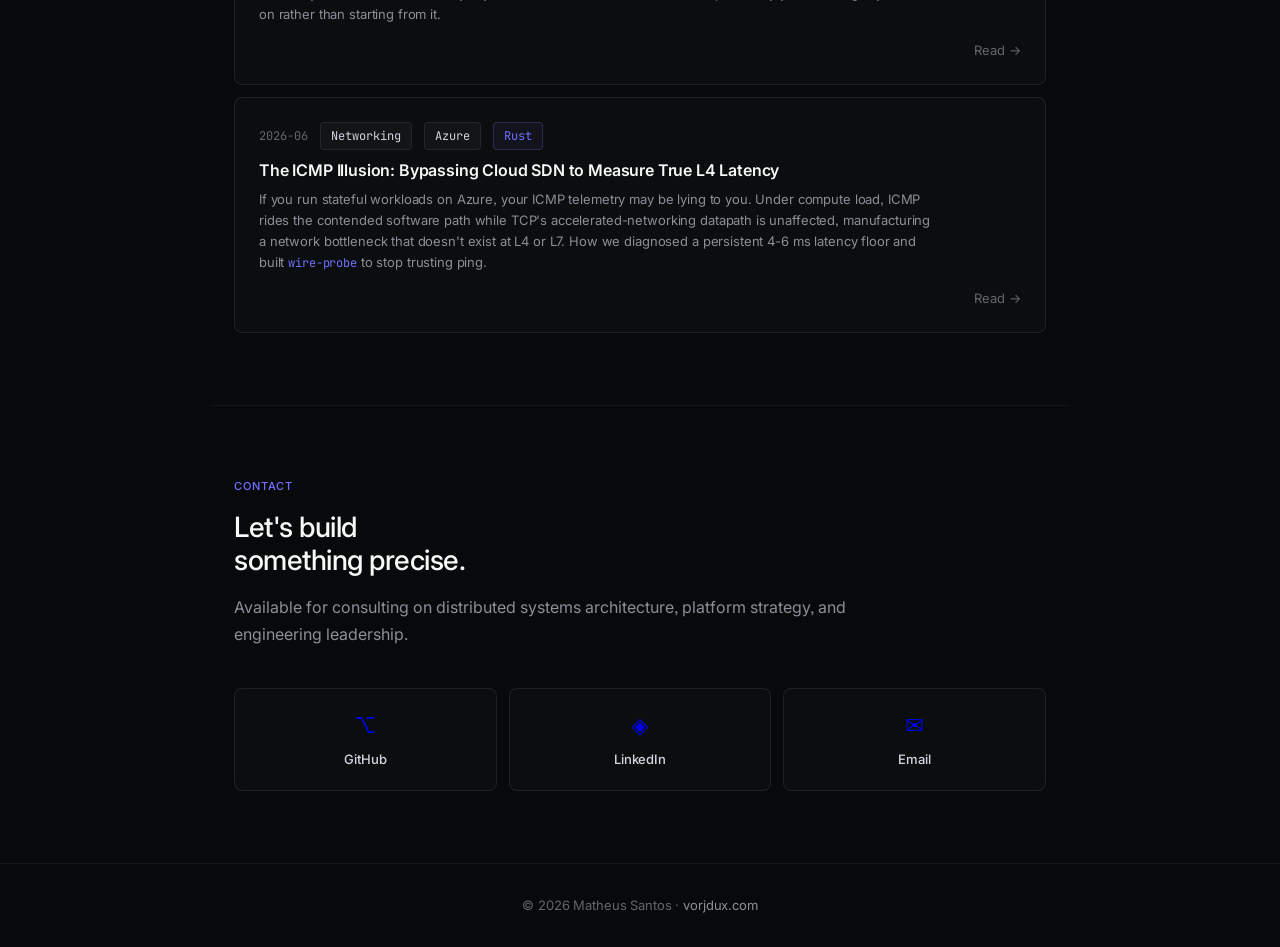
==== commit 5a4a9690: "Add "Judge and Contestant" article on ZMQ Arena A new article on why a library author should not ben" ====
--- a/index.html
+++ b/index.html
@@ -286,6 +286,21 @@
     <h2 class="section-title">Things I've<br>figured out the hard way.</h2>
 
     <div class="article-list">
+      <a href="articles/judge-and-contestant.html" class="article-card">
+        <div class="article-card-meta">
+          <span class="article-card-date">2026-08</span>
+          <span class="tag accent">Benchmarking</span>
+          <span class="tag">Systems</span>
+          <span class="tag">Rust</span>
+        </div>
+        <h3>Judge and Contestant: Benchmarking a Library You Wrote</h3>
+        <p>I wrote Monocoque, one of the libraries in this benchmark. That is exactly why I built ZMQ Arena. Twenty-one ZMTP series across eight engines and seven languages, each target its own program on its own toolchain, every cell pinned to its own cgroup, and a host profile the harness measures rather than a claim I get to make.</p>
+        <div class="article-card-footer">
+          <div class="tags"></div>
+          <span class="read-more">Read →</span>
+        </div>
+      </a>
+
       <a href="articles/safe-rust-corrupt-wire.html" class="article-card">
         <div class="article-card-meta">
           <span class="article-card-date">2026-06</span>
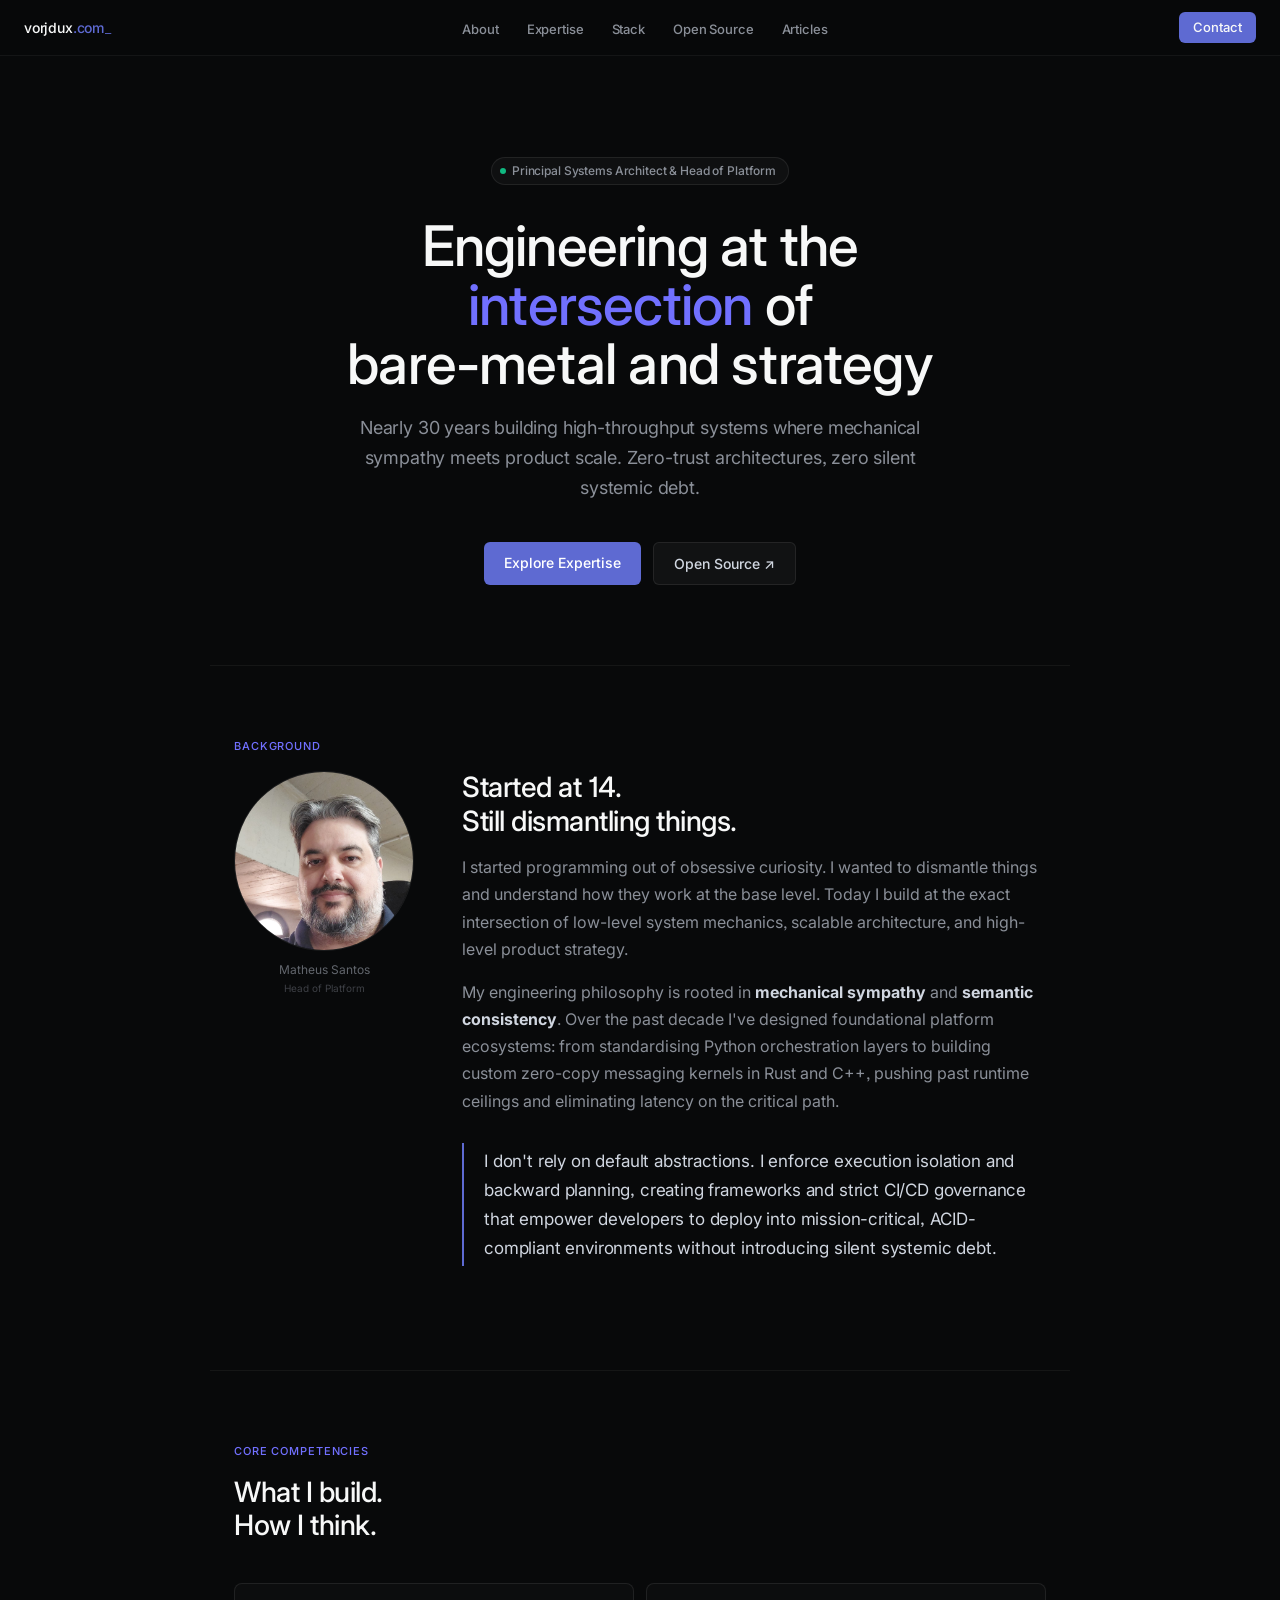
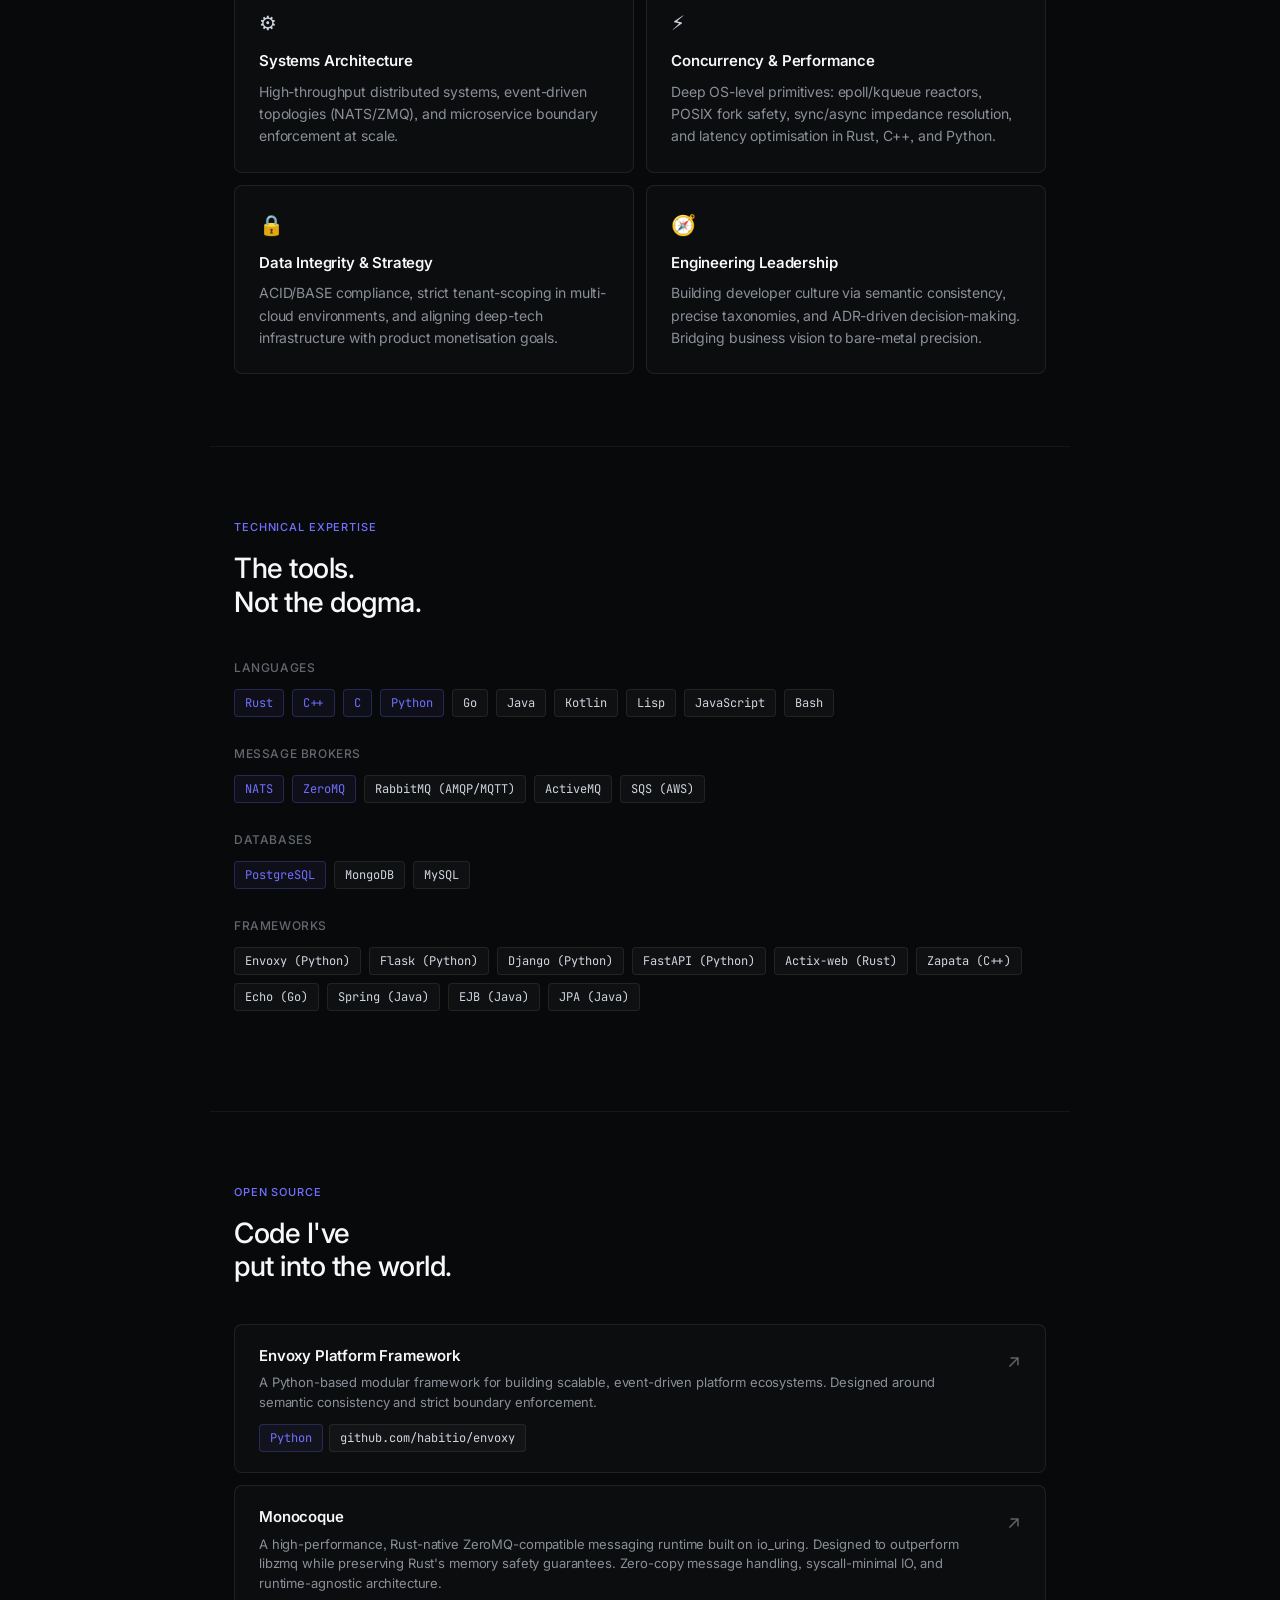
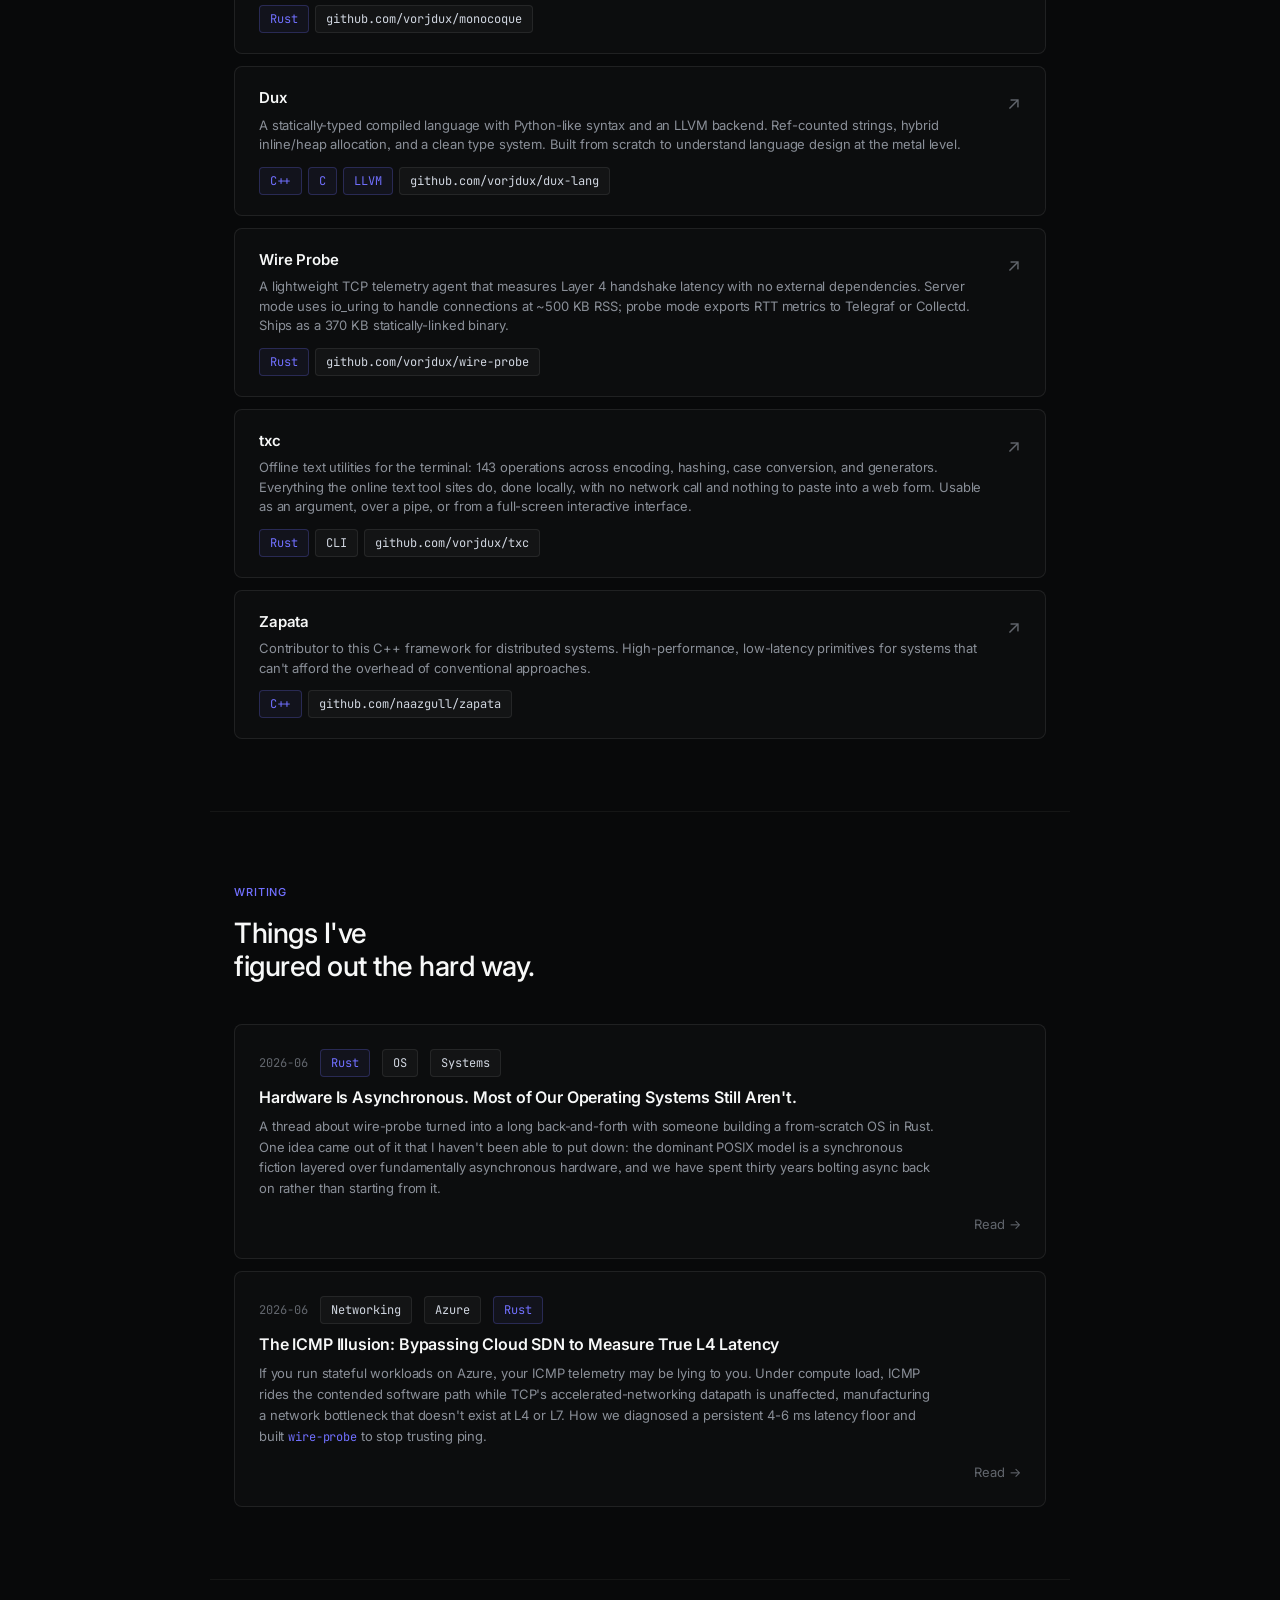
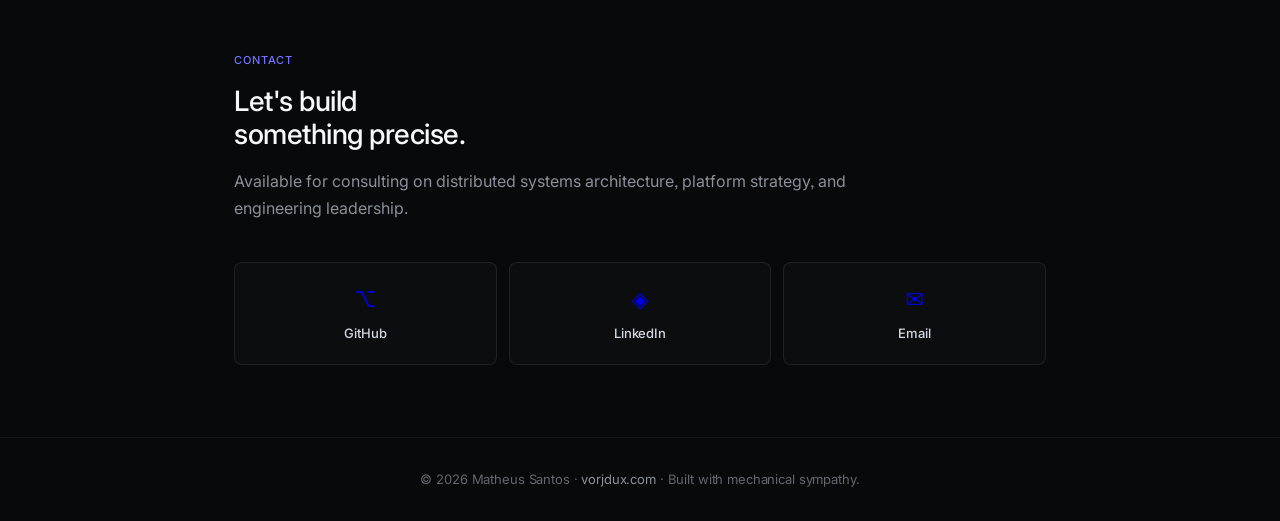
==== commit 23224112: "Add txc to open source projects Offline text utilities CLI in Rust, listed alongside the other proje" ====
--- a/index.html
+++ b/index.html
@@ -33,8 +33,7 @@
     ],
     "knowsAbout": [
       "Rust", "C++", "Systems Architecture", "Distributed Systems",
-      "io_uring", "Zero-trust Architecture", "Performance Engineering",
-      "ZeroMQ", "ZMTP", "Benchmarking"
+      "io_uring", "Zero-trust Architecture", "Performance Engineering"
     ]
   }
   </script>
@@ -64,7 +63,7 @@
       Principal Systems Architect &amp; Head of Platform
     </div>
     <h1>Engineering at the<br><em>intersection</em> of<br>bare-metal and strategy</h1>
-    <p>Nearly 30 years building high-throughput distributed systems in Rust, C++, and Python. Zero-trust security, every change gated through CI and design review.</p>
+    <p>Nearly 30 years building high-throughput systems where mechanical sympathy meets product scale. Zero-trust architectures, zero silent systemic debt.</p>
     <div class="hero-actions">
       <a href="#competencies" class="btn-primary">Explore Expertise</a>
       <a href="#oss" class="btn-ghost">Open Source ↗</a>
@@ -87,14 +86,14 @@
       <div class="about-text">
         <h2 class="section-title">Started at 14.<br>Still dismantling things.</h2>
         <p class="section-body">
-          I started programming out of obsessive curiosity. I wanted to dismantle things and understand how they work at the base level. Today I work across low-level systems and product decisions, from bare-metal I/O to platform architecture.
+          I started programming out of obsessive curiosity. I wanted to dismantle things and understand how they work at the base level. Today I build at the exact intersection of low-level system mechanics, scalable architecture, and high-level product strategy.
         </p>
         <p class="section-body">
-          I optimize for how the machine actually executes and keep structure consistent so systems stay legible. Over the past decade I've standardised Python orchestration layers, built zero-copy messaging kernels in Rust and C++, and removed latency from the critical path.
+          My engineering philosophy is rooted in <strong>mechanical sympathy</strong> and <strong>semantic consistency</strong>. Over the past decade I've designed foundational platform ecosystems: from standardising Python orchestration layers to building custom zero-copy messaging kernels in Rust and C++, pushing past runtime ceilings and eliminating latency on the critical path.
         </p>
 
         <div class="quote-block" style="margin-top:28px;">
-          <p>I don't rely on default abstractions. I enforce execution isolation and backward planning, creating frameworks and strict CI/CD governance that let developers deploy into mission-critical, ACID-compliant environments without accumulating silent technical debt.</p>
+          <p>I don't rely on default abstractions. I enforce execution isolation and backward planning, creating frameworks and strict CI/CD governance that empower developers to deploy into mission-critical, ACID-compliant environments without introducing silent systemic debt.</p>
         </div>
       </div>
     </div>
@@ -109,20 +108,24 @@
 
     <div class="grid-2">
       <div class="card">
-        <h3>Systems architecture</h3>
+        <div class="card-icon">⚙️</div>
+        <h3>Systems Architecture</h3>
         <p>High-throughput distributed systems, event-driven topologies (NATS/ZMQ), and microservice boundary enforcement at scale.</p>
       </div>
       <div class="card">
-        <h3>Concurrency &amp; performance</h3>
+        <div class="card-icon">⚡</div>
+        <h3>Concurrency &amp; Performance</h3>
         <p>Deep OS-level primitives: epoll/kqueue reactors, POSIX fork safety, sync/async impedance resolution, and latency optimisation in Rust, C++, and Python.</p>
       </div>
       <div class="card">
-        <h3>Data integrity &amp; strategy</h3>
+        <div class="card-icon">🔒</div>
+        <h3>Data Integrity &amp; Strategy</h3>
         <p>ACID/BASE compliance, strict tenant-scoping in multi-cloud environments, and aligning deep-tech infrastructure with product monetisation goals.</p>
       </div>
       <div class="card">
-        <h3>Engineering leadership</h3>
-        <p>Building developer culture through consistent naming, precise taxonomies, and ADR-driven decision-making. Bridging business vision to bare-metal execution.</p>
+        <div class="card-icon">🧭</div>
+        <h3>Engineering Leadership</h3>
+        <p>Building developer culture via semantic consistency, precise taxonomies, and ADR-driven decision-making. Bridging business vision to bare-metal precision.</p>
       </div>
     </div>
   </section>
@@ -132,7 +135,7 @@
   <!-- STACK -->
   <section id="stack">
     <div class="section-label">Technical Expertise</div>
-    <h2 class="section-title">Languages and tools.</h2>
+    <h2 class="section-title">The tools.<br>Not the dogma.</h2>
 
     <div class="tech-section">
       <div class="tech-category">
@@ -200,7 +203,7 @@
       <a href="https://github.com/habitio/envoxy" target="_blank" rel="noopener" class="oss-card">
         <div class="oss-card-body">
           <h3>Envoxy Platform Framework</h3>
-          <p>A Python-based modular framework for building scalable, event-driven platform ecosystems. Built around semantic consistency and strict boundary enforcement.</p>
+          <p>A Python-based modular framework for building scalable, event-driven platform ecosystems. Designed around semantic consistency and strict boundary enforcement.</p>
           <div class="card-tags">
             <span class="tag accent">Python</span>
             <span class="tag">github.com/habitio/envoxy</span>
@@ -212,27 +215,10 @@
       <a href="https://github.com/vorjdux/monocoque" target="_blank" rel="noopener" class="oss-card">
         <div class="oss-card-body">
           <h3>Monocoque</h3>
-          <p>A Rust-native messaging runtime that speaks ZeroMQ's wire protocol, ZMTP 3.1, implemented from scratch with no FFI boundary. All 11 socket types, CURVE and PLAIN authentication, TCP and IPC transports, and reconnection and heartbeating on every socket. io_uring by default through compio, with tokio and smol selectable at compile time over the same protocol layer and buffer model. Zero-copy fan-out via refcounted buffers, allocation-free receive, and vectored writes that keep large frame bodies out of userspace.</p>
+          <p>A high-performance, Rust-native ZeroMQ-compatible messaging runtime built on io_uring. Designed to outperform libzmq while preserving Rust's memory safety guarantees. Zero-copy message handling, syscall-minimal IO, and runtime-agnostic architecture.</p>
           <div class="card-tags">
             <span class="tag accent">Rust</span>
-            <span class="tag accent">io_uring</span>
-            <span class="tag accent">ZMTP 3.1</span>
             <span class="tag">github.com/vorjdux/monocoque</span>
-          </div>
-        </div>
-        <div class="oss-card-arrow">↗</div>
-      </a>
-
-      <a href="https://github.com/vorjdux/zmq-arena" target="_blank" rel="noopener" class="oss-card">
-        <div class="oss-card-body">
-          <h3>ZMQ Arena</h3>
-          <p>A benchmark harness for ZMTP that measures twenty-one series across eight engines and seven languages under the same conditions. Every target is built inside a pinned image and then run outside any container: the orchestrator chroots into the exported filesystem, so the process it measures is the target itself, in a cgroup v2 leaf with a declared cpuset and a per-run network namespace. Each cell reports throughput, latency quantiles, CPU seconds split across both ends, peak RSS, and syscall counts from perf tracepoints scoped to that cgroup. The host is sampled rather than declared, so a run without bare metal, the performance governor, turbo off and root publishes itself as not admissible with the reasons attached. Results live only in the public dashboard.</p>
-          <div class="card-tags">
-            <span class="tag accent">Rust</span>
-            <span class="tag accent">Python</span>
-            <span class="tag">cgroup v2</span>
-            <span class="tag">perf</span>
-            <span class="tag">github.com/vorjdux/zmq-arena</span>
           </div>
         </div>
         <div class="oss-card-arrow">↗</div>
@@ -264,10 +250,23 @@
         <div class="oss-card-arrow">↗</div>
       </a>
 
+      <a href="https://github.com/vorjdux/txc" target="_blank" rel="noopener" class="oss-card">
+        <div class="oss-card-body">
+          <h3>txc</h3>
+          <p>Offline text utilities for the terminal: 143 operations across encoding, hashing, case conversion, and generators. Everything the online text tool sites do, done locally, with no network call and nothing to paste into a web form. Usable as an argument, over a pipe, or from a full-screen interactive interface.</p>
+          <div class="card-tags">
+            <span class="tag accent">Rust</span>
+            <span class="tag">CLI</span>
+            <span class="tag">github.com/vorjdux/txc</span>
+          </div>
+        </div>
+        <div class="oss-card-arrow">&#8599;</div>
+      </a>
+
       <a href="https://github.com/naazgull/zapata" target="_blank" rel="noopener" class="oss-card">
         <div class="oss-card-body">
           <h3>Zapata</h3>
-          <p>Contributor to this C++ framework for distributed systems. High-performance, low-latency primitives for systems that can't absorb the overhead of conventional approaches.</p>
+          <p>Contributor to this C++ framework for distributed systems. High-performance, low-latency primitives for systems that can't afford the overhead of conventional approaches.</p>
           <div class="card-tags">
             <span class="tag accent">C++</span>
             <span class="tag">github.com/naazgull/zapata</span>
@@ -286,36 +285,6 @@
     <h2 class="section-title">Things I've<br>figured out the hard way.</h2>
 
     <div class="article-list">
-      <a href="articles/judge-and-contestant.html" class="article-card">
-        <div class="article-card-meta">
-          <span class="article-card-date">2026-08</span>
-          <span class="tag accent">Benchmarking</span>
-          <span class="tag">Systems</span>
-          <span class="tag">Rust</span>
-        </div>
-        <h3>Judge and Contestant: Benchmarking a Library You Wrote</h3>
-        <p>I wrote Monocoque, one of the libraries in this benchmark. That is exactly why I built ZMQ Arena. Twenty-one ZMTP series across eight engines and seven languages, each target its own program on its own toolchain, every cell pinned to its own cgroup, and a host profile the harness measures rather than a claim I get to make.</p>
-        <div class="article-card-footer">
-          <div class="tags"></div>
-          <span class="read-more">Read →</span>
-        </div>
-      </a>
-
-      <a href="articles/safe-rust-corrupt-wire.html" class="article-card">
-        <div class="article-card-meta">
-          <span class="article-card-date">2026-06</span>
-          <span class="tag accent">Rust</span>
-          <span class="tag">Systems</span>
-          <span class="tag">Networking</span>
-        </div>
-        <h3>Safe Rust, Corrupt Wire</h3>
-        <p>Rust gives you memory safety by construction and stops there. Building Monocoque, a pure-Rust ZeroMQ runtime over io_uring, made that boundary concrete: async cancellation is <code>Drop</code>, which cleans up your buffers and leaves your peer mid-parse. The fix has to be structural for the same reason the memory fix was.</p>
-        <div class="article-card-footer">
-          <div class="tags"></div>
-          <span class="read-more">Read →</span>
-        </div>
-      </a>
-
       <a href="articles/hardware-is-async.html" class="article-card">
         <div class="article-card-meta">
           <span class="article-card-date">2026-06</span>
@@ -373,7 +342,7 @@
   </section>
 
   <footer>
-    <p>© 2026 Matheus Santos · <a href="https://vorjdux.com">vorjdux.com</a></p>
+    <p>© 2026 Matheus Santos · <a href="https://vorjdux.com">vorjdux.com</a> · Built with mechanical sympathy.</p>
   </footer>
 
 </body>
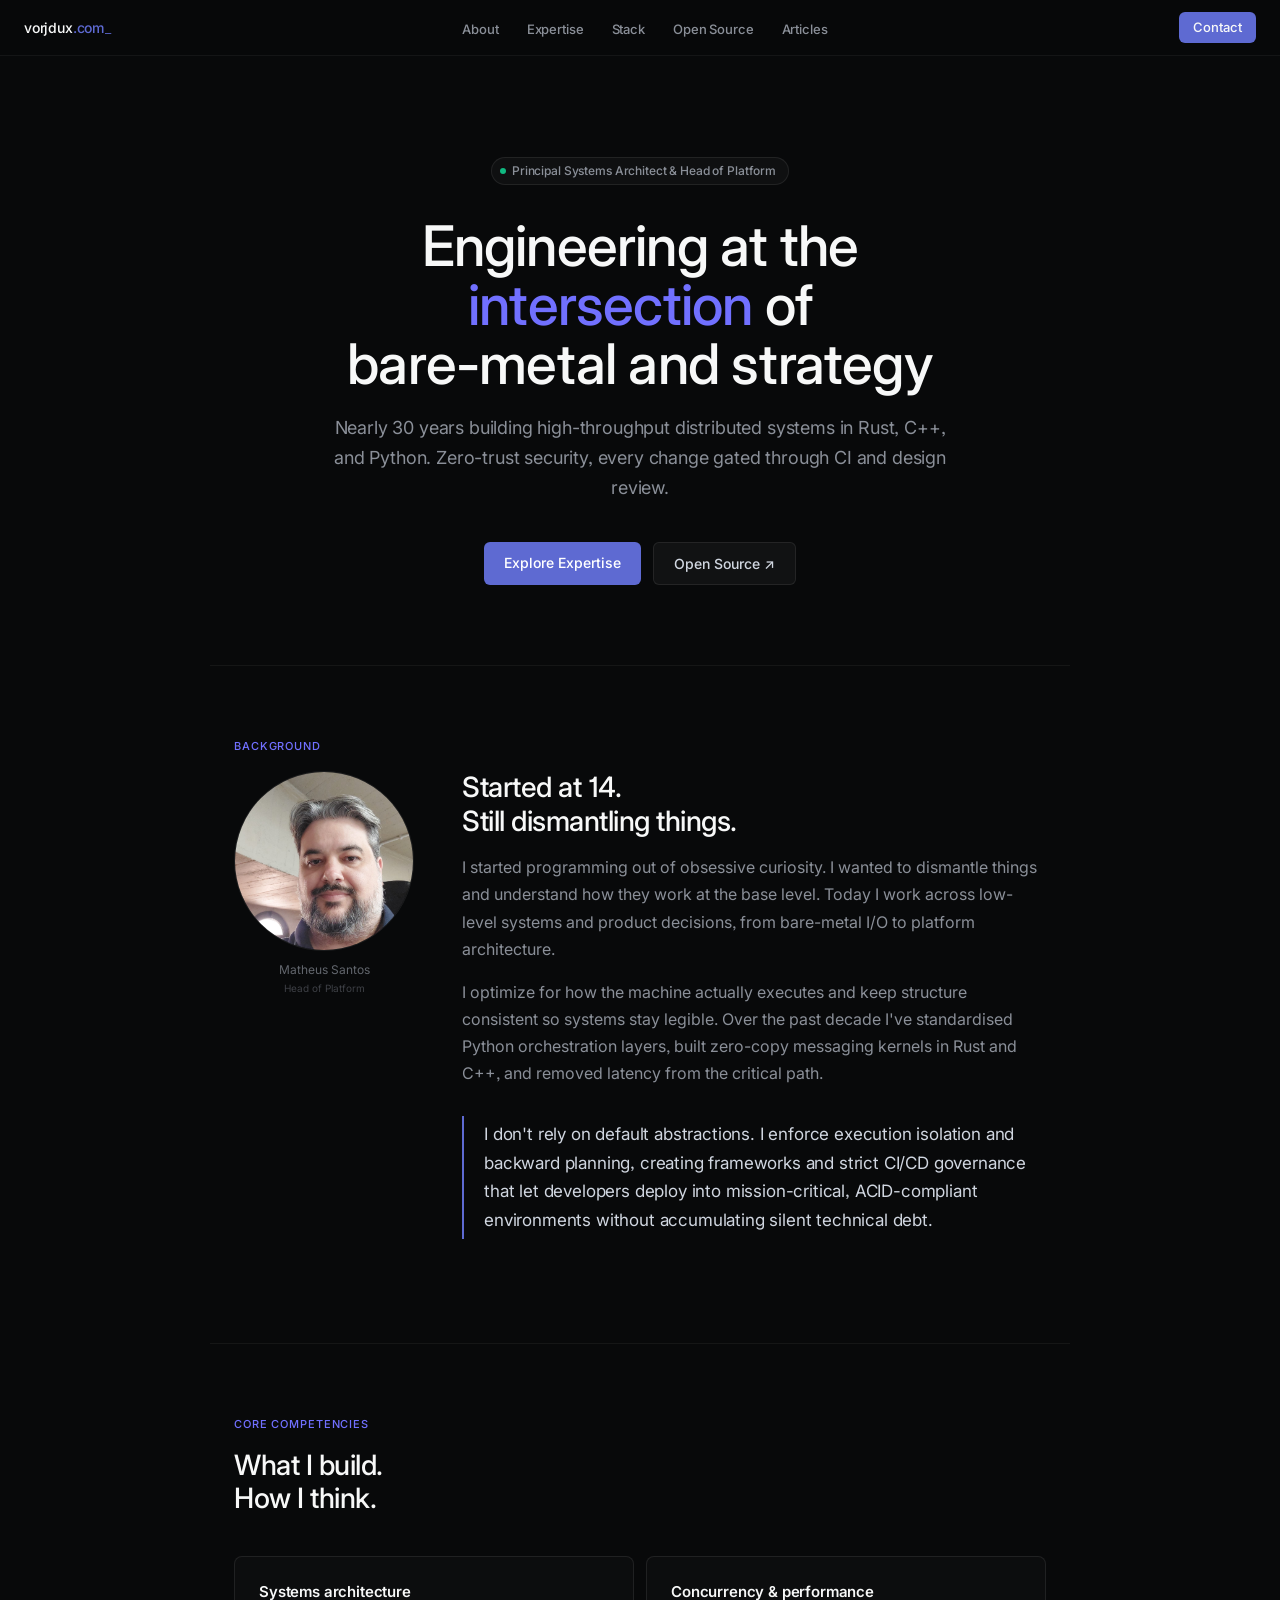
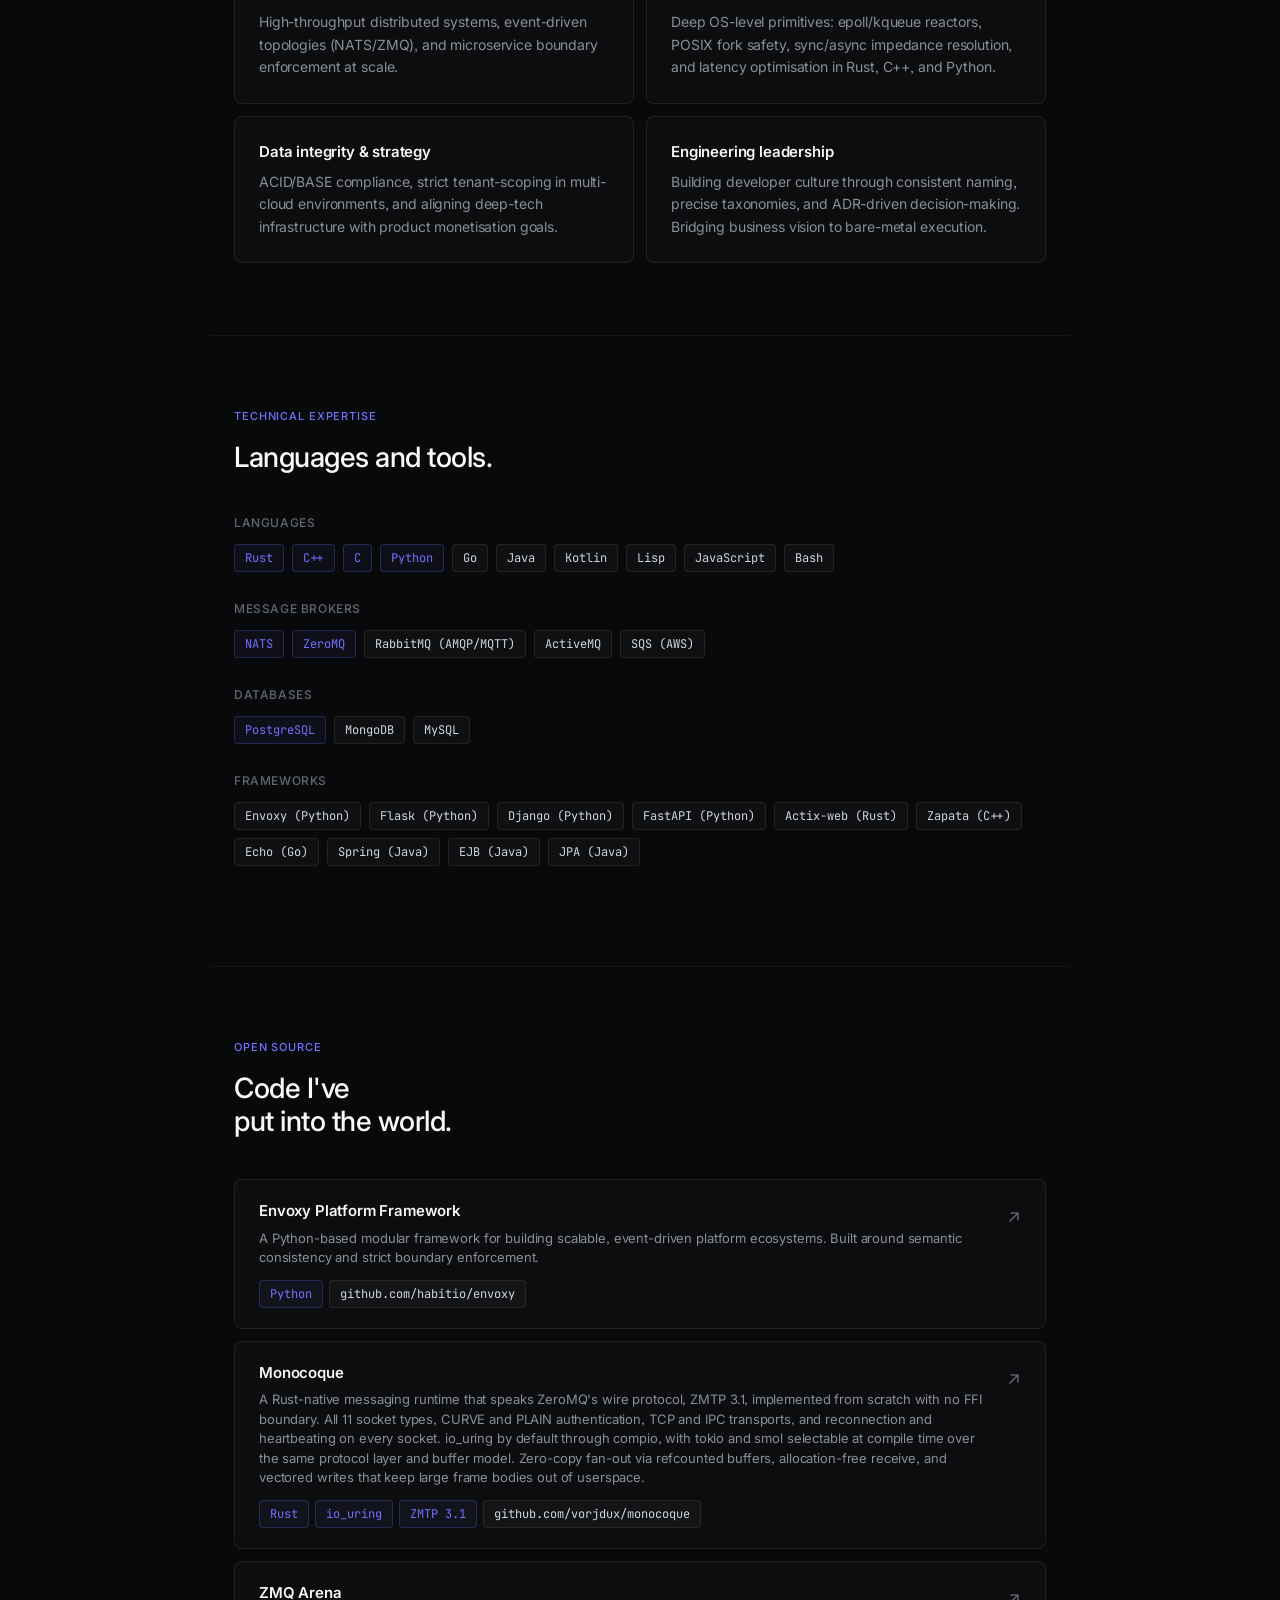
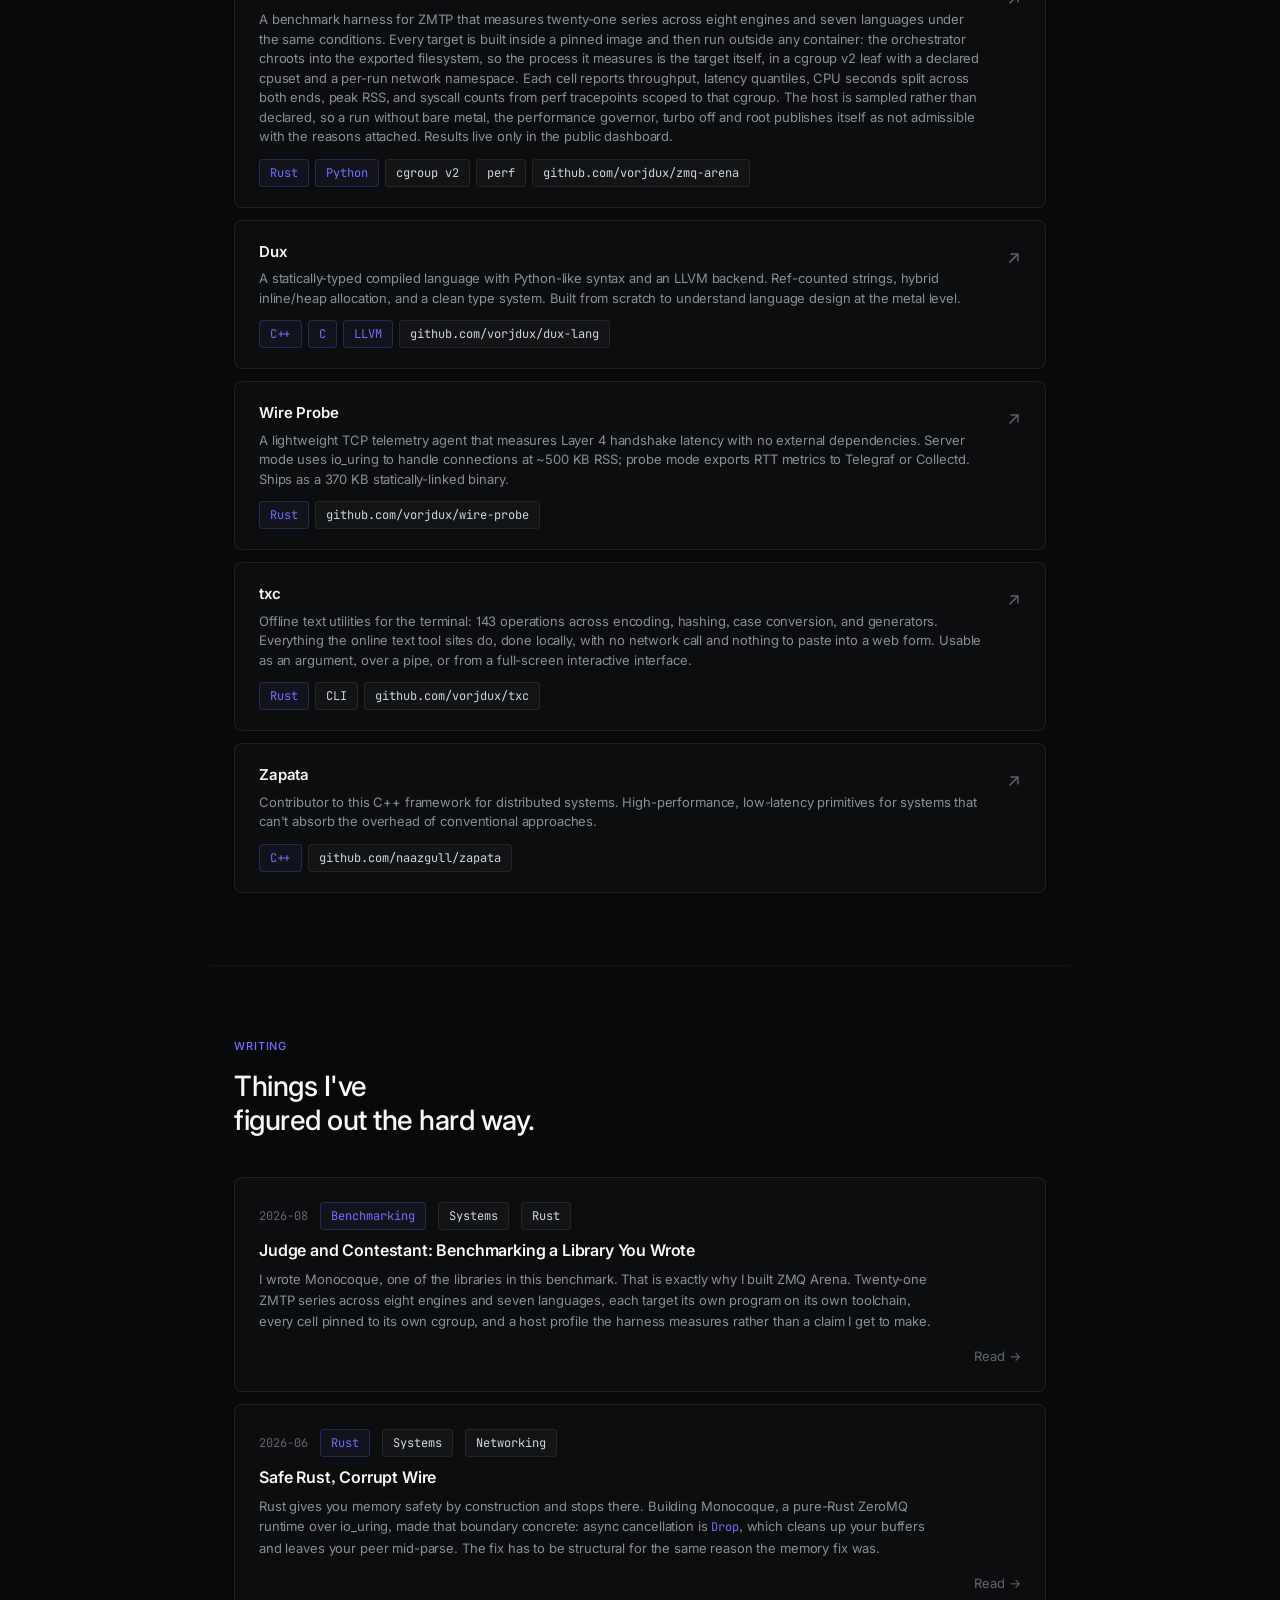
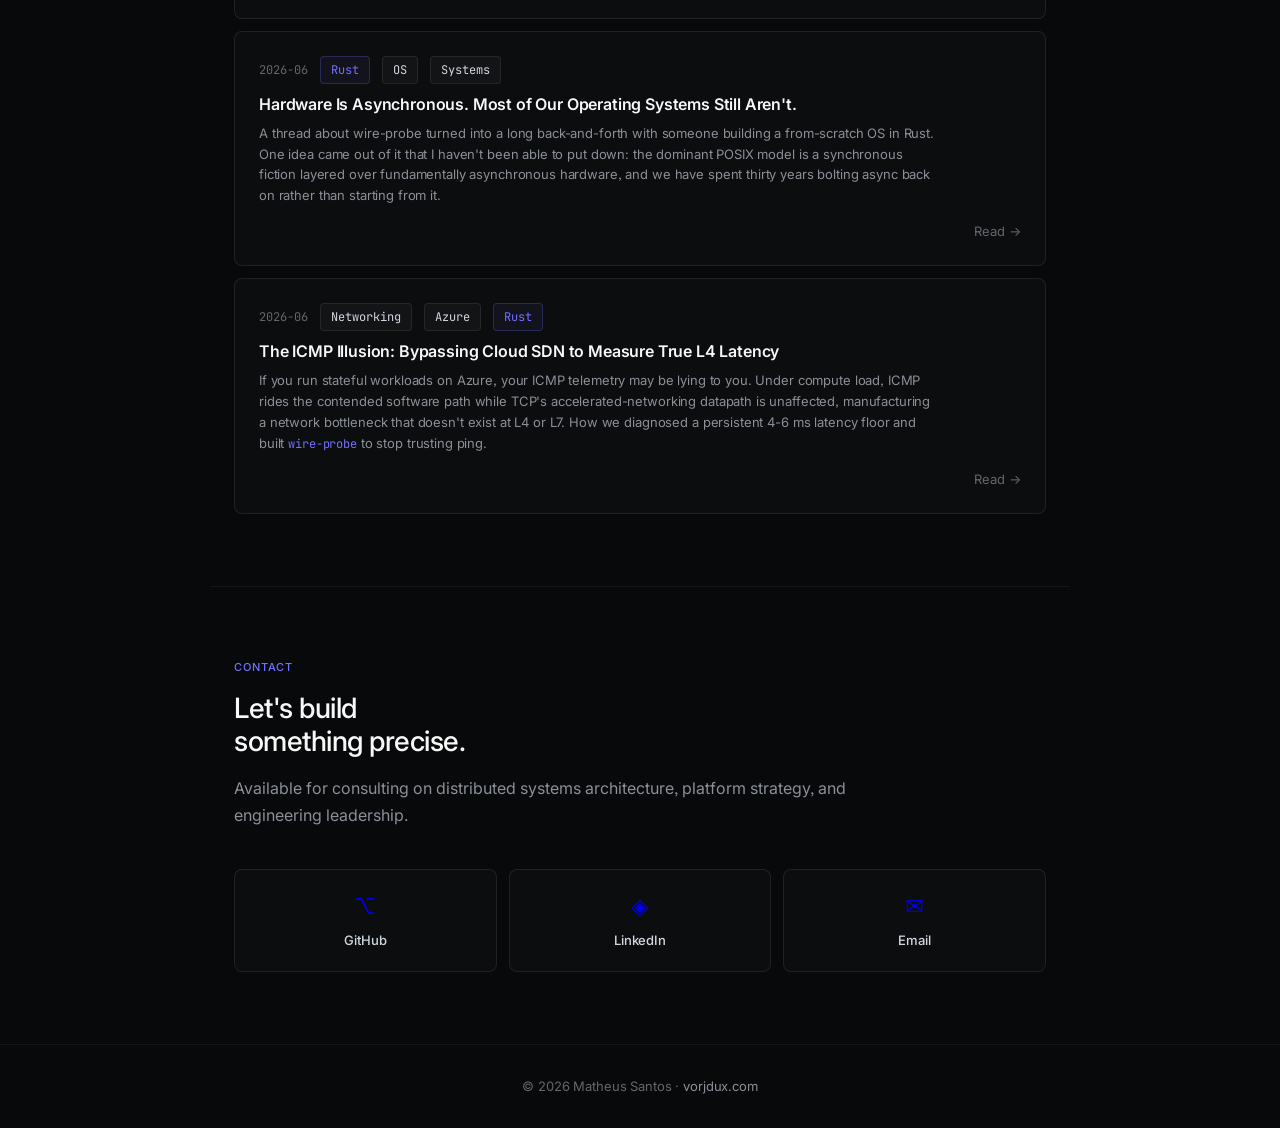
==== commit 6b9c8e5c: "Merge pull request #18 from vorjdux/add-txc Add txc to open source projects" ====
--- a/index.html
+++ b/index.html
@@ -33,7 +33,8 @@
     ],
     "knowsAbout": [
       "Rust", "C++", "Systems Architecture", "Distributed Systems",
-      "io_uring", "Zero-trust Architecture", "Performance Engineering"
+      "io_uring", "Zero-trust Architecture", "Performance Engineering",
+      "ZeroMQ", "ZMTP", "Benchmarking"
     ]
   }
   </script>
@@ -63,7 +64,7 @@
       Principal Systems Architect &amp; Head of Platform
     </div>
     <h1>Engineering at the<br><em>intersection</em> of<br>bare-metal and strategy</h1>
-    <p>Nearly 30 years building high-throughput systems where mechanical sympathy meets product scale. Zero-trust architectures, zero silent systemic debt.</p>
+    <p>Nearly 30 years building high-throughput distributed systems in Rust, C++, and Python. Zero-trust security, every change gated through CI and design review.</p>
     <div class="hero-actions">
       <a href="#competencies" class="btn-primary">Explore Expertise</a>
       <a href="#oss" class="btn-ghost">Open Source ↗</a>
@@ -86,14 +87,14 @@
       <div class="about-text">
         <h2 class="section-title">Started at 14.<br>Still dismantling things.</h2>
         <p class="section-body">
-          I started programming out of obsessive curiosity. I wanted to dismantle things and understand how they work at the base level. Today I build at the exact intersection of low-level system mechanics, scalable architecture, and high-level product strategy.
+          I started programming out of obsessive curiosity. I wanted to dismantle things and understand how they work at the base level. Today I work across low-level systems and product decisions, from bare-metal I/O to platform architecture.
         </p>
         <p class="section-body">
-          My engineering philosophy is rooted in <strong>mechanical sympathy</strong> and <strong>semantic consistency</strong>. Over the past decade I've designed foundational platform ecosystems: from standardising Python orchestration layers to building custom zero-copy messaging kernels in Rust and C++, pushing past runtime ceilings and eliminating latency on the critical path.
+          I optimize for how the machine actually executes and keep structure consistent so systems stay legible. Over the past decade I've standardised Python orchestration layers, built zero-copy messaging kernels in Rust and C++, and removed latency from the critical path.
         </p>
 
         <div class="quote-block" style="margin-top:28px;">
-          <p>I don't rely on default abstractions. I enforce execution isolation and backward planning, creating frameworks and strict CI/CD governance that empower developers to deploy into mission-critical, ACID-compliant environments without introducing silent systemic debt.</p>
+          <p>I don't rely on default abstractions. I enforce execution isolation and backward planning, creating frameworks and strict CI/CD governance that let developers deploy into mission-critical, ACID-compliant environments without accumulating silent technical debt.</p>
         </div>
       </div>
     </div>
@@ -108,24 +109,20 @@
 
     <div class="grid-2">
       <div class="card">
-        <div class="card-icon">⚙️</div>
-        <h3>Systems Architecture</h3>
+        <h3>Systems architecture</h3>
         <p>High-throughput distributed systems, event-driven topologies (NATS/ZMQ), and microservice boundary enforcement at scale.</p>
       </div>
       <div class="card">
-        <div class="card-icon">⚡</div>
-        <h3>Concurrency &amp; Performance</h3>
+        <h3>Concurrency &amp; performance</h3>
         <p>Deep OS-level primitives: epoll/kqueue reactors, POSIX fork safety, sync/async impedance resolution, and latency optimisation in Rust, C++, and Python.</p>
       </div>
       <div class="card">
-        <div class="card-icon">🔒</div>
-        <h3>Data Integrity &amp; Strategy</h3>
+        <h3>Data integrity &amp; strategy</h3>
         <p>ACID/BASE compliance, strict tenant-scoping in multi-cloud environments, and aligning deep-tech infrastructure with product monetisation goals.</p>
       </div>
       <div class="card">
-        <div class="card-icon">🧭</div>
-        <h3>Engineering Leadership</h3>
-        <p>Building developer culture via semantic consistency, precise taxonomies, and ADR-driven decision-making. Bridging business vision to bare-metal precision.</p>
+        <h3>Engineering leadership</h3>
+        <p>Building developer culture through consistent naming, precise taxonomies, and ADR-driven decision-making. Bridging business vision to bare-metal execution.</p>
       </div>
     </div>
   </section>
@@ -135,7 +132,7 @@
   <!-- STACK -->
   <section id="stack">
     <div class="section-label">Technical Expertise</div>
-    <h2 class="section-title">The tools.<br>Not the dogma.</h2>
+    <h2 class="section-title">Languages and tools.</h2>
 
     <div class="tech-section">
       <div class="tech-category">
@@ -203,7 +200,7 @@
       <a href="https://github.com/habitio/envoxy" target="_blank" rel="noopener" class="oss-card">
         <div class="oss-card-body">
           <h3>Envoxy Platform Framework</h3>
-          <p>A Python-based modular framework for building scalable, event-driven platform ecosystems. Designed around semantic consistency and strict boundary enforcement.</p>
+          <p>A Python-based modular framework for building scalable, event-driven platform ecosystems. Built around semantic consistency and strict boundary enforcement.</p>
           <div class="card-tags">
             <span class="tag accent">Python</span>
             <span class="tag">github.com/habitio/envoxy</span>
@@ -215,10 +212,27 @@
       <a href="https://github.com/vorjdux/monocoque" target="_blank" rel="noopener" class="oss-card">
         <div class="oss-card-body">
           <h3>Monocoque</h3>
-          <p>A high-performance, Rust-native ZeroMQ-compatible messaging runtime built on io_uring. Designed to outperform libzmq while preserving Rust's memory safety guarantees. Zero-copy message handling, syscall-minimal IO, and runtime-agnostic architecture.</p>
+          <p>A Rust-native messaging runtime that speaks ZeroMQ's wire protocol, ZMTP 3.1, implemented from scratch with no FFI boundary. All 11 socket types, CURVE and PLAIN authentication, TCP and IPC transports, and reconnection and heartbeating on every socket. io_uring by default through compio, with tokio and smol selectable at compile time over the same protocol layer and buffer model. Zero-copy fan-out via refcounted buffers, allocation-free receive, and vectored writes that keep large frame bodies out of userspace.</p>
           <div class="card-tags">
             <span class="tag accent">Rust</span>
+            <span class="tag accent">io_uring</span>
+            <span class="tag accent">ZMTP 3.1</span>
             <span class="tag">github.com/vorjdux/monocoque</span>
+          </div>
+        </div>
+        <div class="oss-card-arrow">↗</div>
+      </a>
+
+      <a href="https://github.com/vorjdux/zmq-arena" target="_blank" rel="noopener" class="oss-card">
+        <div class="oss-card-body">
+          <h3>ZMQ Arena</h3>
+          <p>A benchmark harness for ZMTP that measures twenty-one series across eight engines and seven languages under the same conditions. Every target is built inside a pinned image and then run outside any container: the orchestrator chroots into the exported filesystem, so the process it measures is the target itself, in a cgroup v2 leaf with a declared cpuset and a per-run network namespace. Each cell reports throughput, latency quantiles, CPU seconds split across both ends, peak RSS, and syscall counts from perf tracepoints scoped to that cgroup. The host is sampled rather than declared, so a run without bare metal, the performance governor, turbo off and root publishes itself as not admissible with the reasons attached. Results live only in the public dashboard.</p>
+          <div class="card-tags">
+            <span class="tag accent">Rust</span>
+            <span class="tag accent">Python</span>
+            <span class="tag">cgroup v2</span>
+            <span class="tag">perf</span>
+            <span class="tag">github.com/vorjdux/zmq-arena</span>
           </div>
         </div>
         <div class="oss-card-arrow">↗</div>
@@ -266,7 +280,7 @@
       <a href="https://github.com/naazgull/zapata" target="_blank" rel="noopener" class="oss-card">
         <div class="oss-card-body">
           <h3>Zapata</h3>
-          <p>Contributor to this C++ framework for distributed systems. High-performance, low-latency primitives for systems that can't afford the overhead of conventional approaches.</p>
+          <p>Contributor to this C++ framework for distributed systems. High-performance, low-latency primitives for systems that can't absorb the overhead of conventional approaches.</p>
           <div class="card-tags">
             <span class="tag accent">C++</span>
             <span class="tag">github.com/naazgull/zapata</span>
@@ -285,6 +299,36 @@
     <h2 class="section-title">Things I've<br>figured out the hard way.</h2>
 
     <div class="article-list">
+      <a href="articles/judge-and-contestant.html" class="article-card">
+        <div class="article-card-meta">
+          <span class="article-card-date">2026-08</span>
+          <span class="tag accent">Benchmarking</span>
+          <span class="tag">Systems</span>
+          <span class="tag">Rust</span>
+        </div>
+        <h3>Judge and Contestant: Benchmarking a Library You Wrote</h3>
+        <p>I wrote Monocoque, one of the libraries in this benchmark. That is exactly why I built ZMQ Arena. Twenty-one ZMTP series across eight engines and seven languages, each target its own program on its own toolchain, every cell pinned to its own cgroup, and a host profile the harness measures rather than a claim I get to make.</p>
+        <div class="article-card-footer">
+          <div class="tags"></div>
+          <span class="read-more">Read →</span>
+        </div>
+      </a>
+
+      <a href="articles/safe-rust-corrupt-wire.html" class="article-card">
+        <div class="article-card-meta">
+          <span class="article-card-date">2026-06</span>
+          <span class="tag accent">Rust</span>
+          <span class="tag">Systems</span>
+          <span class="tag">Networking</span>
+        </div>
+        <h3>Safe Rust, Corrupt Wire</h3>
+        <p>Rust gives you memory safety by construction and stops there. Building Monocoque, a pure-Rust ZeroMQ runtime over io_uring, made that boundary concrete: async cancellation is <code>Drop</code>, which cleans up your buffers and leaves your peer mid-parse. The fix has to be structural for the same reason the memory fix was.</p>
+        <div class="article-card-footer">
+          <div class="tags"></div>
+          <span class="read-more">Read →</span>
+        </div>
+      </a>
+
       <a href="articles/hardware-is-async.html" class="article-card">
         <div class="article-card-meta">
           <span class="article-card-date">2026-06</span>
@@ -342,7 +386,7 @@
   </section>
 
   <footer>
-    <p>© 2026 Matheus Santos · <a href="https://vorjdux.com">vorjdux.com</a> · Built with mechanical sympathy.</p>
+    <p>© 2026 Matheus Santos · <a href="https://vorjdux.com">vorjdux.com</a></p>
   </footer>
 
 </body>
